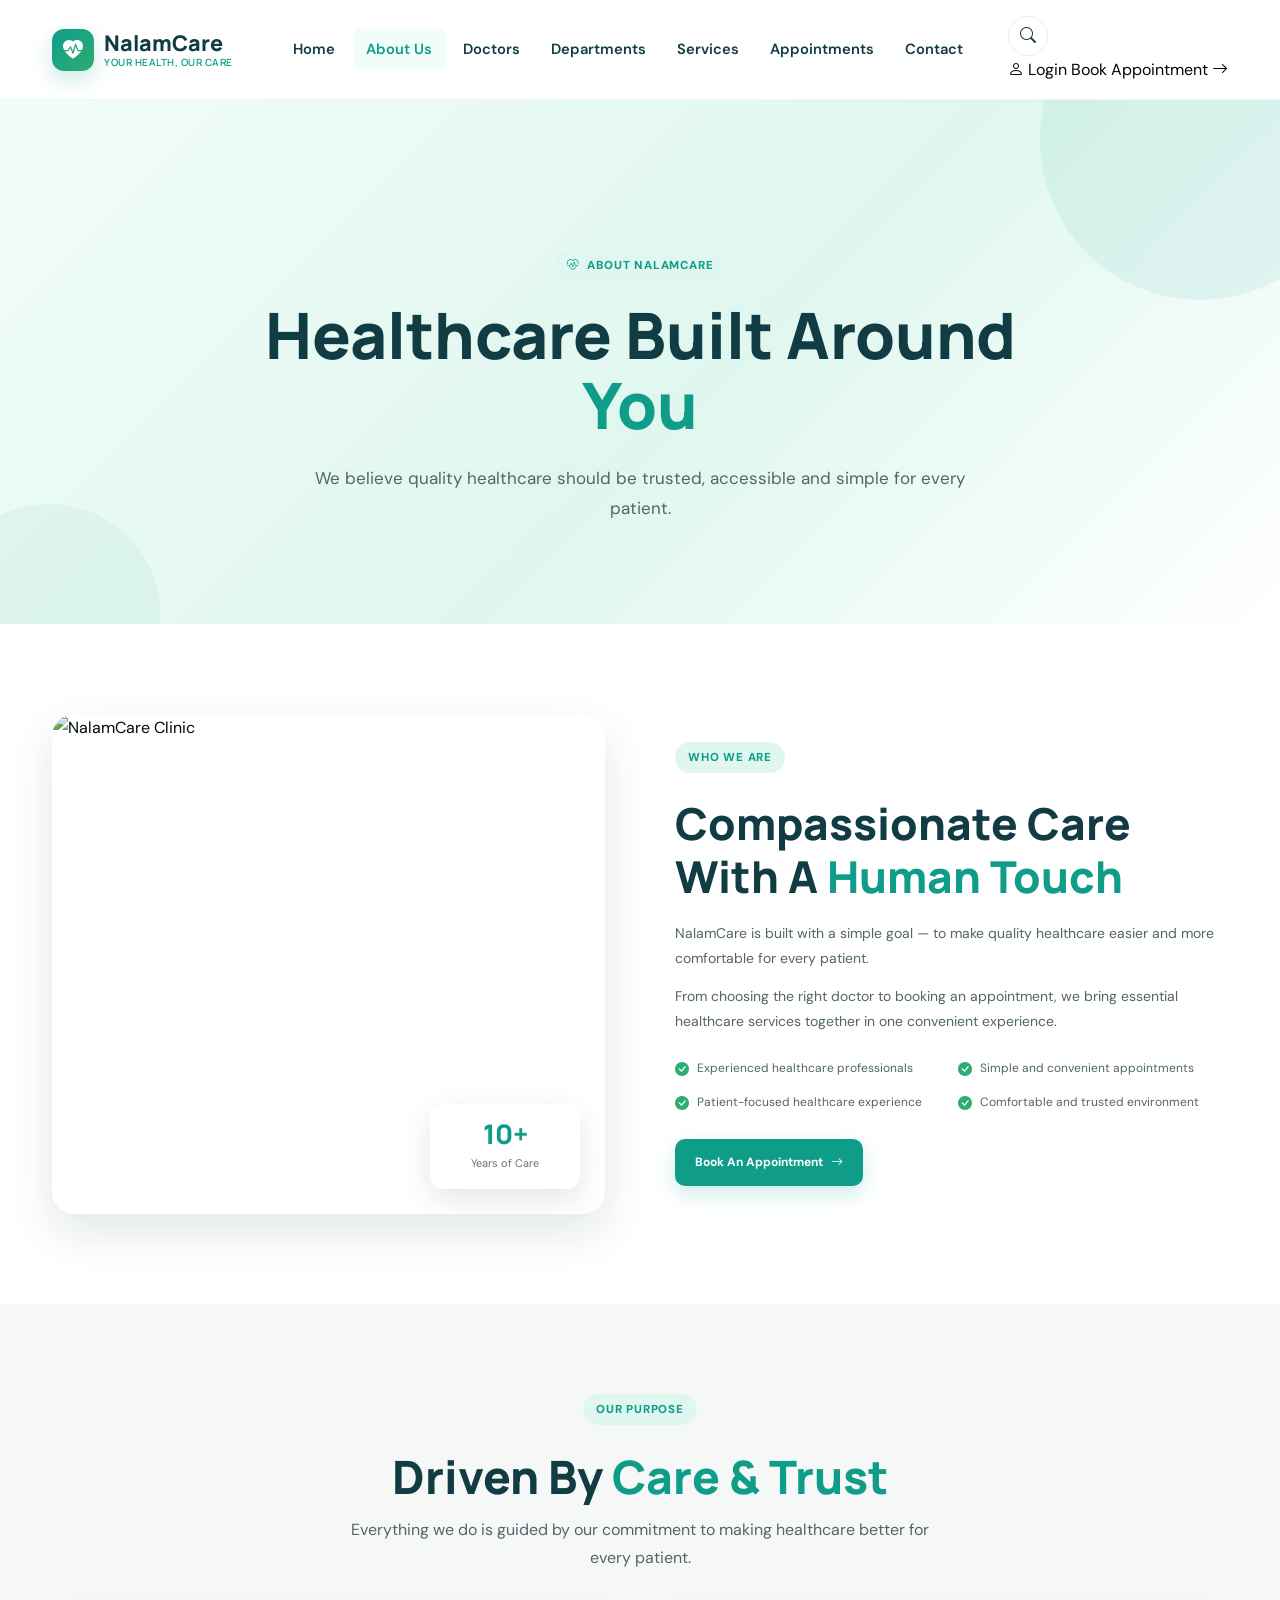
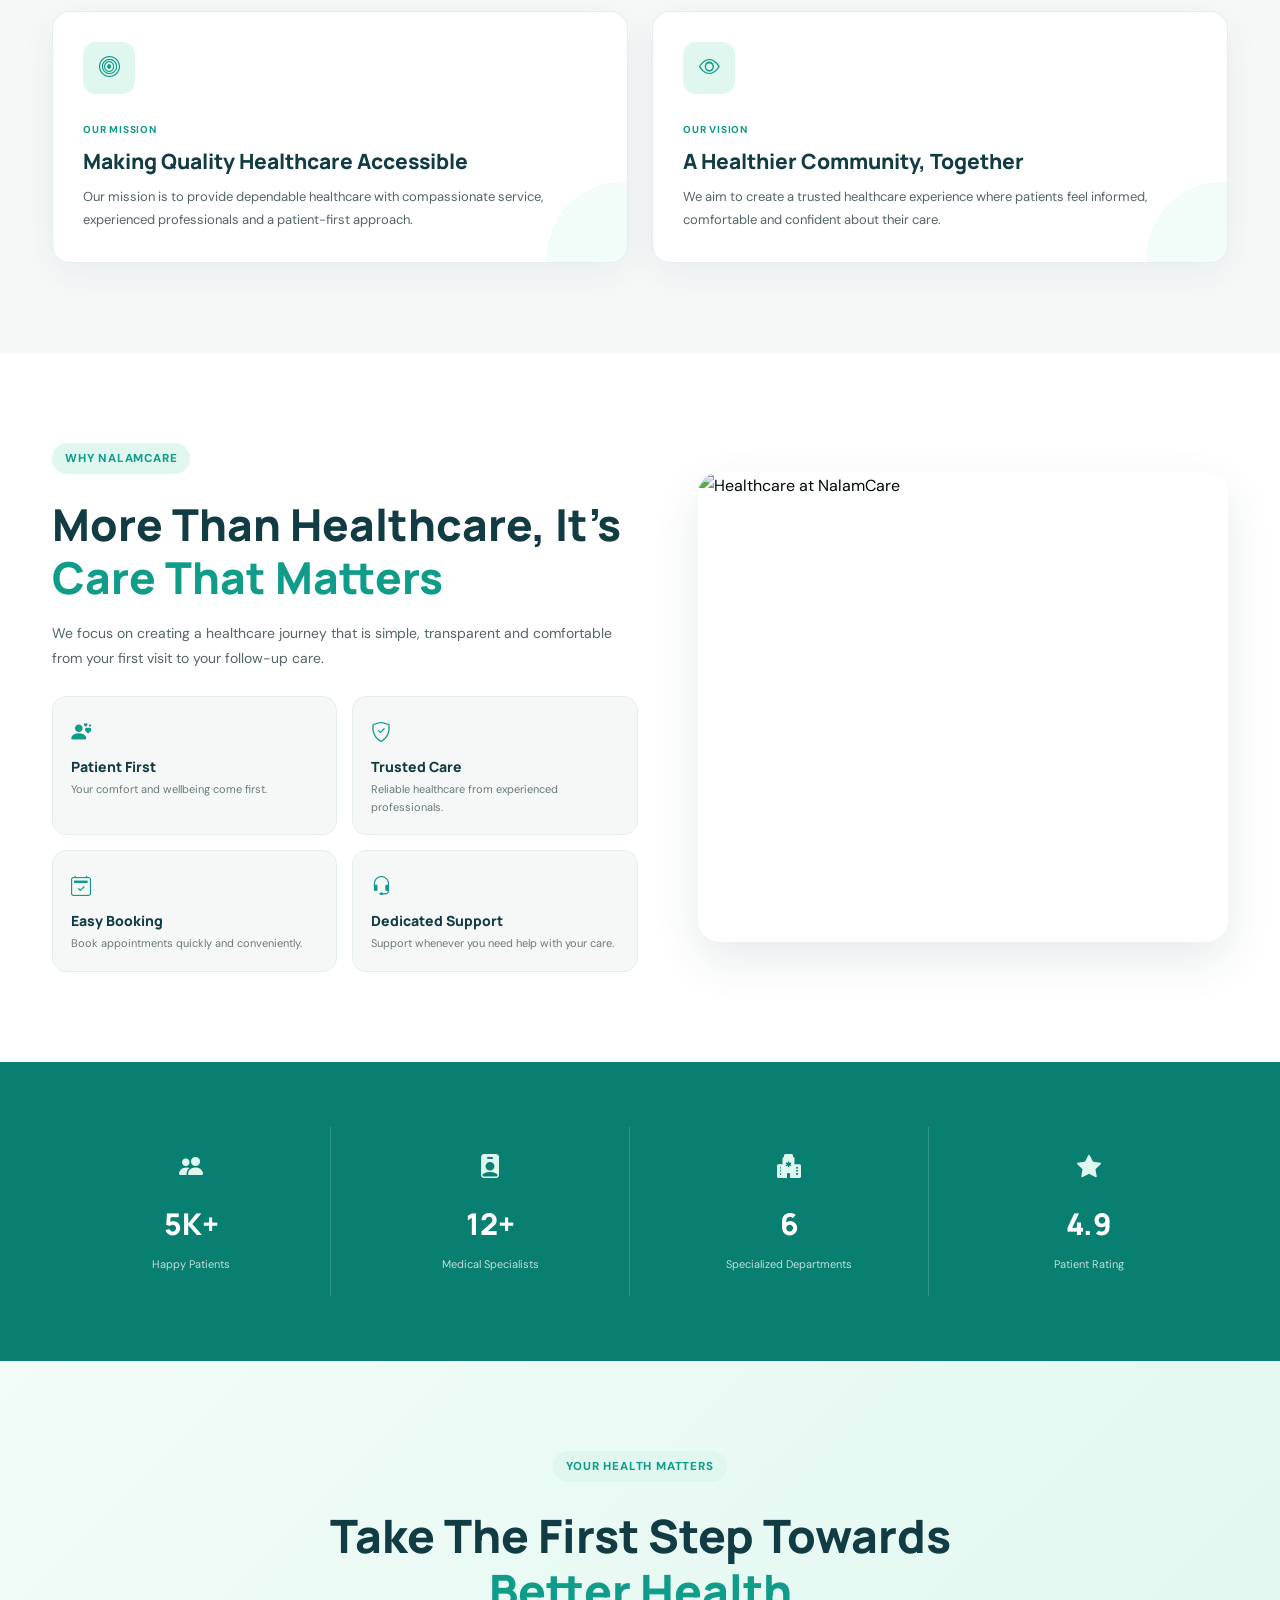
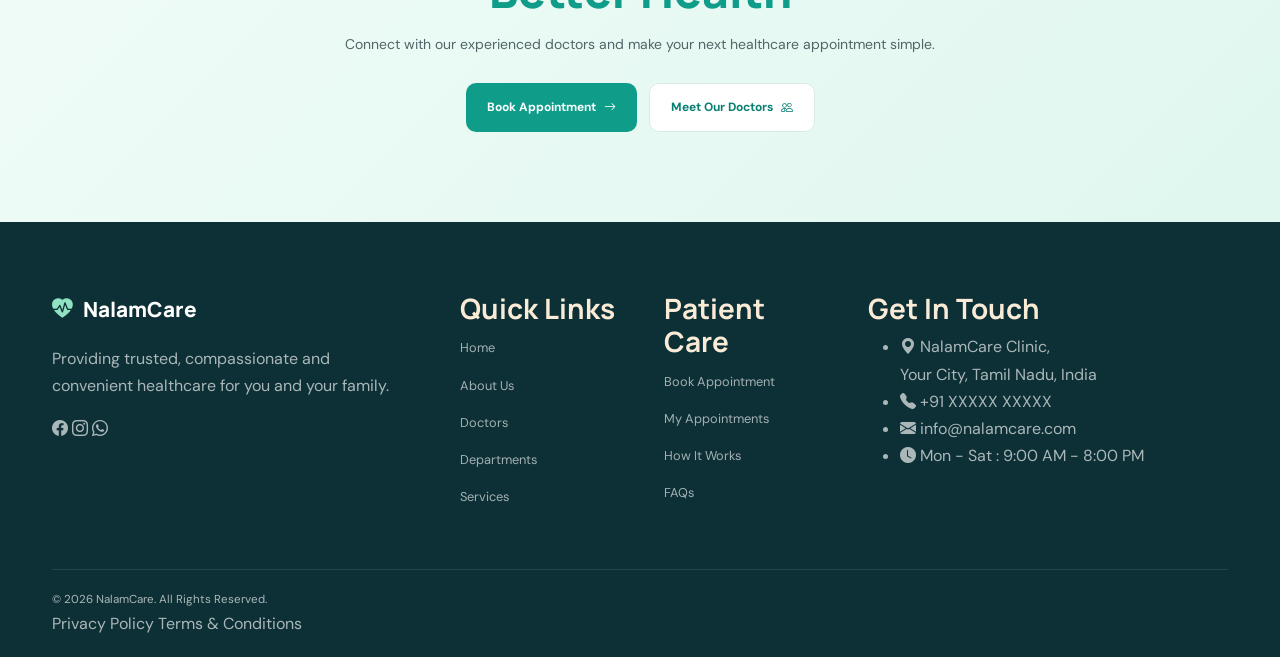
==== about.html @ f64521de "Add files via upload" ====
<!DOCTYPE html>
<html lang="en">

<head>

    <meta charset="UTF-8">

    <meta name="viewport"
          content="width=device-width, initial-scale=1.0">

    <title>Our Doctors | NalamCare</title>
    <link
        href="https://cdn.jsdelivr.net/npm/bootstrap@5.3.3/dist/css/bootstrap.min.css"
        rel="stylesheet">
    <link
        rel="stylesheet"
        href="https://cdn.jsdelivr.net/npm/bootstrap-icons@1.11.3/font/bootstrap-icons.min.css">
    <link
        href="https://fonts.googleapis.com/css2?family=DM+Sans:wght@400;500;600;700&family=Manrope:wght@500;600;700;800&display=swap"
        rel="stylesheet">
    <link rel="stylesheet" href="style.css">
    <link rel="stylesheet" href="responsive.css">
    <link rel="stylesheet" href="animation.css">
</head>
<body>
    <!-- =========================================
         NAVBAR
    ========================================== -->
    <header class="main-header">
        <nav class="navbar navbar-expand-lg">
            <div class="container">
                <!-- Logo -->
                <a class="navbar-brand" href="index.html">
                    <div class="brand-logo">
                        <i class="bi bi-heart-pulse-fill"></i>
                    </div>
                    <div class="brand-text">
                        <strong>Nalam<span>Care</span></strong>
                        <small>YOUR HEALTH, OUR CARE</small>
                    </div>
                </a>
                <!-- Mobile Toggle -->
                <button
                    class="navbar-toggler"
                    type="button"
                    data-bs-toggle="collapse"
                    data-bs-target="#mainNavbar"
                    aria-controls="mainNavbar"
                    aria-expanded="false"
                    aria-label="Toggle navigation">
                    <i class="bi bi-list"></i>
                </button>
                <!-- Navigation -->
                <div
                    class="collapse navbar-collapse"
                    id="mainNavbar">
                    <ul class="navbar-nav mx-auto">
                        <li class="nav-item">
                            <a class="nav-link"
                               href="index.html">
                                Home
                            </a>
                        </li>
                        <li class="nav-item">
                            <a class="nav-link active"
                               href="about.html">
                                About Us
                            </a>
                        </li>
                        <li class="nav-item">
                            <a class="nav-link "
                               href="doctors.html">
                                Doctors
                            </a>
                        </li>
                        <li class="nav-item">
                            <a class="nav-link "
                               href="departments.html">
                                Departments
                            </a>
                        </li>
                        <li class="nav-item">
                            <a class="nav-link"
                               href="services.html">
                                Services
                            </a>
                        </li>
                        <li class="nav-item">
                            <a class="nav-link"
                               href="booking.html">
                                Appointments
                            </a>
                        </li>
                        <li class="nav-item">
                            <a class="nav-link"
                               href="contact.html">
                                Contact
                            </a>
                        </li>
                    </ul>
                    <!-- Navbar Actions -->
                    <div class="nav-actions">
                        <button class="nav-search"
                                type="button"
                                aria-label="Search">
                            <i class="bi bi-search"></i>
                        </button>
                        <a href="login.html"
                           class="nav-login">
                            <i class="bi bi-person"></i>
                            Login
                        </a>
                        <a href="booking.html"
                           class="nav-book-btn">
                            Book Appointment
                            <i class="bi bi-arrow-right"></i>
                        </a>
                    </div>
                </div>
            </div>
        </nav>
    </header>
    <!-- Hero -->
<section class="about-hero">
    <div class="container">
        <div class="about-hero-content">
            <span class="section-tag"><i class="bi bi-heart-pulse"></i> ABOUT NALAMCARE</span>
            <h1>Healthcare Built Around <span>You</span></h1>
            <p>We believe quality healthcare should be trusted, accessible and simple for every patient.</p>
        </div>
    </div>
</section>

<!-- About -->
<section class="about-main section-padding">
    <div class="container">
        <div class="about-main-wrapper">
            <div class="about-main-image">
                <img src="assets/images/clinic1.jpg" alt="NalamCare Clinic">
                <div class="about-experience">
                    <strong>10+</strong>
                    <span>Years of Care</span>
                </div>
            </div>
            <div class="about-main-content">
                <span class="section-tag">WHO WE ARE</span>
                <h2>Compassionate Care With A <span>Human Touch</span></h2>
                <p>NalamCare is built with a simple goal — to make quality healthcare easier and more comfortable for every patient.</p>
                <p>From choosing the right doctor to booking an appointment, we bring essential healthcare services together in one convenient experience.</p>
                <div class="about-check-list">
                    <div><i class="bi bi-check-circle-fill"></i><span>Experienced healthcare professionals</span></div>
                    <div><i class="bi bi-check-circle-fill"></i><span>Simple and convenient appointments</span></div>
                    <div><i class="bi bi-check-circle-fill"></i><span>Patient-focused healthcare experience</span></div>
                    <div><i class="bi bi-check-circle-fill"></i><span>Comfortable and trusted environment</span></div>
                </div>
                <a href="booking.html" class="about-primary-btn">Book An Appointment <i class="bi bi-arrow-right"></i></a>
            </div>
        </div>
    </div>
</section>

<!-- Mission Vision -->
<section class="mission-vision section-padding">
    <div class="container">
        <div class="section-heading text-center">
            <span class="section-tag">OUR PURPOSE</span>
            <h2>Driven By <span>Care & Trust</span></h2>
            <p>Everything we do is guided by our commitment to making healthcare better for every patient.</p>
        </div>
        <div class="row g-4 mt-3">
            <div class="col-lg-6">
                <div class="mission-card">
                    <div class="purpose-icon"><i class="bi bi-bullseye"></i></div>
                    <span>OUR MISSION</span>
                    <h3>Making Quality Healthcare Accessible</h3>
                    <p>Our mission is to provide dependable healthcare with compassionate service, experienced professionals and a patient-first approach.</p>
                </div>
            </div>
            <div class="col-lg-6">
                <div class="mission-card vision-card">
                    <div class="purpose-icon"><i class="bi bi-eye"></i></div>
                    <span>OUR VISION</span>
                    <h3>A Healthier Community, Together</h3>
                    <p>We aim to create a trusted healthcare experience where patients feel informed, comfortable and confident about their care.</p>
                </div>
            </div>
        </div>
    </div>
</section>

<!-- Why Us -->
<section class="about-why section-padding">
    <div class="container">
        <div class="about-why-wrapper">
            <div class="about-why-content">
                <span class="section-tag">WHY NALAMCARE</span>
                <h2>More Than Healthcare, It's <span>Care That Matters</span></h2>
                <p>We focus on creating a healthcare journey that is simple, transparent and comfortable from your first visit to your follow-up care.</p>
                <div class="why-about-grid">
                    <div class="why-about-item">
                        <i class="bi bi-person-hearts"></i>
                        <h4>Patient First</h4>
                        <p>Your comfort and wellbeing come first.</p>
                    </div>
                    <div class="why-about-item">
                        <i class="bi bi-shield-check"></i>
                        <h4>Trusted Care</h4>
                        <p>Reliable healthcare from experienced professionals.</p>
                    </div>
                    <div class="why-about-item">
                        <i class="bi bi-calendar2-check"></i>
                        <h4>Easy Booking</h4>
                        <p>Book appointments quickly and conveniently.</p>
                    </div>
                    <div class="why-about-item">
                        <i class="bi bi-headset"></i>
                        <h4>Dedicated Support</h4>
                        <p>Support whenever you need help with your care.</p>
                    </div>
                </div>
            </div>
            <div class="about-why-image">
                <img src="assets/images/clinic2.jpg" alt="Healthcare at NalamCare">
            </div>
        </div>
    </div>
</section>

<!-- Stats -->
<section class="about-stats-section">
    <div class="container">
        <div class="about-stats-grid">
            <div class="about-stat">
                <i class="bi bi-people-fill"></i>
                <strong>5K+</strong>
                <span>Happy Patients</span>
            </div>
            <div class="about-stat">
                <i class="bi bi-person-badge-fill"></i>
                <strong>12+</strong>
                <span>Medical Specialists</span>
            </div>
            <div class="about-stat">
                <i class="bi bi-hospital-fill"></i>
                <strong>6</strong>
                <span>Specialized Departments</span>
            </div>
            <div class="about-stat">
                <i class="bi bi-star-fill"></i>
                <strong>4.9</strong>
                <span>Patient Rating</span>
            </div>
        </div>
    </div>
</section>

<!-- CTA -->
<section class="about-cta">
    <div class="container">
        <div class="about-cta-content">
            <span class="section-tag">YOUR HEALTH MATTERS</span>
            <h2>Take The First Step Towards <span>Better Health</span></h2>
            <p>Connect with our experienced doctors and make your next healthcare appointment simple.</p>
            <div class="about-cta-buttons">
                <a href="booking.html" class="cta-primary-btn">Book Appointment <i class="bi bi-arrow-right"></i></a>
                <a href="doctors.html" class="cta-secondary-btn">Meet Our Doctors <i class="bi bi-people"></i></a>
            </div>
        </div>
    </div>
</section>


<!-- Footer -->
    <footer class="footer" id="contact">
        <div class="container">
            <div class="row g-5">
                <div class="col-lg-4">
                    <a href="index.html" class="footer-brand">
                        <span class="logo-icon">
                            <i class="bi bi-heart-pulse-fill"></i>
                        </span>
                        <span>NalamCare</span>
                    </a>
                    <p>
                        Providing trusted, compassionate and convenient healthcare
                        for you and your family.
                    </p>
                    <div class="social-links">
                        <a href="#" aria-label="Facebook">
                            <i class="bi bi-facebook"></i>
                        </a>
                        <a href="#" aria-label="Instagram">
                            <i class="bi bi-instagram"></i>
                        </a>
                        <a href="#" aria-label="WhatsApp">
                            <i class="bi bi-whatsapp"></i>
                        </a>
                    </div>
                </div>
                <div class="col-6 col-lg-2">
                    <h3 style="color: antiquewhite;">Quick Links</h3>
                    <ul class="footer-links">
                        <li><a href="index.html">Home</a></li>
                        <li><a href="about.html">About Us</a></li>
                        <li><a href="doctors.html">Doctors</a></li>
                        <li><a href="departments.html">Departments</a></li>
                        <li><a href="services.html">Services</a></li>
                    </ul>
                </div>
                <div class="col-6 col-lg-2">
                    <h3 style="color: antiquewhite;">Patient Care</h3>
                    <ul class="footer-links">
                        <li><a href="booking.html">Book Appointment</a></li>
                        <li><a href="login.html">My Appointments</a></li>
                        <li><a href="#how-it-works">How It Works</a></li>
                        <li><a href="#">FAQs</a></li>
                    </ul>
                </div>
                <div class="col-lg-4">
                    <h3 style="color: antiquewhite;">Get In Touch</h3>
                    <ul class="contact-list">
                        <li>
                            <i class="bi bi-geo-alt-fill"></i>
                            <span>
                                NalamCare Clinic,<br>
                                Your City, Tamil Nadu, India
                            </span>
                        </li>
                        <li>
                            <i class="bi bi-telephone-fill"></i>
                            <span>+91 XXXXX XXXXX</span>
                        </li>
                        <li>
                            <i class="bi bi-envelope-fill"></i>
                            <span>info@nalamcare.com</span>
                        </li>
                        <li>
                            <i class="bi bi-clock-fill"></i>
                            <span>Mon - Sat : 9:00 AM - 8:00 PM</span>
                        </li>
                    </ul>
                </div>
            </div>
            <div class="footer-bottom">
                <p>
                    © 2026 NalamCare. All Rights Reserved.
                </p>
                <div>
                    <a href="#">Privacy Policy</a>
                    <a href="#">Terms & Conditions</a>
                </div>
            </div>
        </div>
    </footer>
<script src="https://cdn.jsdelivr.net/npm/bootstrap@5.3.3/dist/js/bootstrap.bundle.min.js"></script>
<script src="js/main.js"></script>
</body>
</html>
---- style.css ----
:root {
    --primary: #0F9D8A;
    --primary-dark: #087F71;
    --green: #2EAD72;
    --mint: #DFF7EF;
    --light-mint: #F2FCF8;
    --deep-teal: #123C43;
    --text: #01090a;
    --white: #FFFFFF;
    --soft-gray: #F6F8F8;
    --border: #E4EEEE;
    --shadow: 0 10px 35px rgba(18, 60, 67, 0.08);
    --radius: 16px;
}
* {
    margin: 0;
    padding: 0;
    box-sizing: border-box;
}
html {
    scroll-behavior: smooth;
}
body {
    font-family: "DM Sans", sans-serif;
    color: var(--text);
    background: var(--white);
    line-height: 1.7;
    overflow-x: hidden;
}
h1,h2,h3,h4,h5,h6 {
    font-family: "Manrope", sans-serif;
    color: var(--deep-teal);
    font-weight: 700;
}
a {
    text-decoration: none;
    color: inherit;
}
img {
    max-width: 100%;
    display: block;
}
button,input,select {
    font-family: inherit;
}
.container {
    max-width: 1200px;
}
/*NAVBAR */
.navbar {
    background: rgba(255, 255, 255, 0.96);
    padding: 16px 0;
    position: relative;
    z-index: 1000;
    border-bottom: 1px solid rgba(15, 157, 138, 0.08);
}
.navbar-brand {
    display: flex;
    align-items: center;
    gap: 10px;
    color: var(--deep-teal) !important;
    font-family: "Manrope", sans-serif;
    font-weight: 800;
    font-size: 1.35rem;
    line-height: 1.1;
}
.navbar-brand i {
    width: 42px;
    height: 42px;
    display: flex;
    align-items: center;
    justify-content: center;
    background: linear-gradient(135deg, var(--primary), var(--green));
    color: var(--white);
    border-radius: 12px;
    font-size: 1.25rem;
    box-shadow: 0 8px 20px rgba(15, 157, 138, 0.22);
}
.brand-text {
    display: flex;
    flex-direction: column;
}
.brand-text small {
    font-size: 0.62rem;
    color: var(--primary);
    font-weight: 600;
    letter-spacing: 0.5px;
    margin-top: 2px;
}
.navbar-nav {
    gap: 5px;
}
.navbar-nav .nav-link {
    color: var(--deep-teal);
    font-size: 0.92rem;
    font-weight: 600;
    padding: 9px 13px !important;
    border-radius: 8px;
    transition: 0.3s ease;
}
.navbar-nav .nav-link:hover,
.navbar-nav .nav-link.active {
    color: var(--primary);
    background: var(--light-mint);
}
.navbar-actions {
    display: flex;
    align-items: center;
    gap: 12px;
    margin-left: 20px;
}
.nav-search {
    width: 40px;
    height: 40px;
    border: 1px solid var(--border);
    background: var(--white);
    color: var(--deep-teal);
    border-radius: 50%;
    display: flex;
    align-items: center;
    justify-content: center;
    transition: 0.3s ease;
}
.nav-search:hover {
    background: var(--mint);
    color: var(--primary);
    border-color: var(--primary);
}
.login-link {
    color: var(--deep-teal);
    font-weight: 600;
    font-size: 0.9rem;
    transition: 0.3s ease;
}
.login-link:hover {
    color: var(--primary);
}
.btn-book {
    background: linear-gradient(135deg, var(--primary), var(--green));
    color: var(--white) !important;
    border: none;
    padding: 11px 20px;
    border-radius: 10px;
    font-size: 0.88rem;
    font-weight: 700;
    box-shadow: 0 8px 20px rgba(15, 157, 138, 0.2);
    transition: 0.3s ease;
}
.btn-book:hover {
    transform: translateY(-2px);
    box-shadow: 0 12px 25px rgba(15, 157, 138, 0.3);
}
.navbar-toggler {
    border: none;
    padding: 7px;
    color: var(--deep-teal);
    font-size: 1.4rem;
}
.navbar-toggler:focus {
    box-shadow: none;
}
/*COMMON BUTTONS */
.btn-primary-custom {
    background: linear-gradient(135deg, var(--primary), var(--green));
    color: var(--white);
    border: none;
    padding: 13px 25px;
    border-radius: 10px;
    font-weight: 700;
    transition: 0.3s ease;
}
.btn-primary-custom:hover {
    color: var(--white);
    transform: translateY(-2px);
    box-shadow: 0 10px 25px rgba(15, 157, 138, 0.25);
}
.btn-outline-custom {
    background: transparent;
    color: var(--primary);
    border: 1.5px solid var(--primary);
    padding: 12px 24px;
    border-radius: 10px;
    font-weight: 700;
    transition: 0.3s ease;
}
.btn-outline-custom:hover {
    background: var(--primary);
    color: var(--white);
}
/* HERO SLIDER */
.hero-section {
    position:relative;
    min-height:680px;
    overflow:hidden;
    background:var(--deep-teal);
}
.hero-slider {
    position:relative;
    min-height:680px;
}
.hero-slide {
    position:absolute;
    inset:0;
    min-height:680px;
    display:flex;
    align-items:center;
    opacity:0;
    visibility:hidden;
    transition:opacity .8s ease,visibility .8s ease;
}
.hero-slide.active {
    opacity:1;
    visibility:visible;
}
.hero-slide-bg {
    position:absolute;
    inset:0;
    width:100%;
    height:100%;
    object-fit:cover;
    object-position:center;
    z-index:0;
}
.hero-slide::after {
    content:"";
    position:absolute;
    inset:0;
    background:linear-gradient(90deg,rgba(18,60,67,.94) 0%,rgba(18,60,67,.78) 42%,rgba(15,157,138,.28) 100%);
    z-index:1;
}
.hero-content {
    position:relative;
    z-index:2;
    width:100%;
    max-width:680px;
    padding:80px 0;
    color:var(--white);
}
.hero-tag {
    display:inline-flex;
    align-items:center;
    gap:8px;
    padding:8px 15px;
    margin-bottom:22px;
    border:1px solid rgba(255,255,255,.25);
    border-radius:30px;
    background:rgba(255,255,255,.1);
    backdrop-filter:blur(10px);
    color:var(--mint);
    font-size:.78rem;
    font-weight:700;
    letter-spacing:1px;
}
.hero-tag i {
    color:#8FE3C3;
}
.hero-content h1 {
    margin-bottom:22px;
    color:var(--white);
    font-size:clamp(2.7rem,5vw,4.5rem);
    line-height:1.1;
    letter-spacing:-1.5px;
}
.hero-content h1 span {
    color:#8FE3C3;
}
.hero-content p {
    max-width:590px;
    margin-bottom:30px;
    color:rgba(255,255,255,.82);
    font-size:1.05rem;
    line-height:1.8;
}
.hero-buttons {
    display:flex;
    align-items:center;
    gap:14px;
    flex-wrap:wrap;
}
.hero-btn {
    display:inline-flex;
    align-items:center;
    gap:9px;
    padding:14px 24px;
    border-radius:10px;
    font-weight:700;
    transition:.3s ease;
}
.hero-btn-primary {
    background:var(--white);
    color:var(--primary);
}
.hero-btn-primary:hover {
    background:var(--mint);
    color:var(--dark);
    transform:translateY(-3px);
}
.hero-btn-outline {
    color:var(--white);
    border:1px solid rgba(255,255,255,.5);
    background:rgba(255,255,255,.08);
}
.hero-btn-outline:hover {
    background:var(--white);
    color:var(--deep-teal);
    transform:translateY(-3px);
}

/* Hero Navigation */
.hero-arrow {
    position:absolute;
    top:50%;
    z-index:5;
    width:48px;
    height:48px;
    display:flex;
    align-items:center;
    justify-content:center;
    transform:translateY(-50%);
    border:1px solid rgba(255,255,255,.3);
    border-radius:50%;
    background:rgba(255,255,255,.1);
    backdrop-filter:blur(8px);
    color:var(--white);
    cursor:pointer;
    transition:.3s ease;
}
.hero-arrow:hover {
    background:var(--white);
    color:var(--primary);
    transform:translateY(-50%) scale(1.05);
}
.hero-prev {
    left:25px;
}
.hero-next {
    right:25px;
}

/* Hero Dots */
.hero-dots {
    position:absolute;
    left:50%;
    bottom:30px;
    z-index:5;
    display:flex;
    align-items:center;
    gap:9px;
    transform:translateX(-50%);
}
.hero-dot {
    width:9px;
    height:9px;
    padding:0;
    border:0;
    border-radius:50%;
    background:rgba(255,255,255,.45);
    cursor:pointer;
    transition:.3s ease;
}
.hero-dot.active {
    width:28px;
    border-radius:20px;
    background:var(--white);
}

/* Hero Text Animation */
.hero-slide.active .hero-tag {
    animation:heroFadeUp .7s ease both;
}
.hero-slide.active h1 {
    animation:heroFadeUp .8s .1s ease both;
}
.hero-slide.active p {
    animation:heroFadeUp .8s .2s ease both;
}
.hero-slide.active .hero-buttons {
    animation:heroFadeUp .8s .3s ease both;
}
@keyframes heroFadeUp {
    from {
        opacity:0;
        transform:translateY(25px);
    }
    to {
        opacity:1;
        transform:translateY(0);
    }
}

/* QUICK APPOINTMENT */
.quick-appointment {
    position:relative;
    z-index:10;
    margin-top:-45px;
    padding-bottom:70px;
}
.appointment-card {
    padding:28px;
    background:var(--white);
    border:1px solid var(--border);
    border-radius:20px;
    box-shadow:0 18px 50px rgba(18,60,67,.12);
}
.appointment-header {
    display:flex;
    align-items:center;
    justify-content:space-between;
    gap:20px;
    margin-bottom:24px;
}
.appointment-title {
    display:flex;
    align-items:center;
    gap:14px;
}
.appointment-icon {
    width:48px;
    height:48px;
    flex-shrink:0;
    display:flex;
    align-items:center;
    justify-content:center;
    border-radius:12px;
    background:var(--mint);
    color:var(--primary);
    font-size:1.25rem;
}
.appointment-title h3 {
    margin:0;
    color:var(--deep-teal);
    font-size:1.2rem;
}
.appointment-title p {
    margin:3px 0 0;
    color:var(--text);
    font-size:.82rem;
}
.appointment-badge {
    padding:7px 13px;
    border-radius:30px;
    background:var(--light-mint);
    color:var(--green);
    font-size:.75rem;
    font-weight:700;
}
.appointment-form {
    display:grid;
    grid-template-columns:1.1fr 1.1fr 1fr 1fr auto;
    gap:14px;
    align-items:end;
}
.form-group label {
    display:block;
    margin-bottom:7px;
    color:var(--deep-teal);
    font-size:.78rem;
    font-weight:700;
}
.form-control-custom {
    width:100%;
    height:48px;
    padding:0 14px;
    border:1px solid var(--border);
    border-radius:9px;
    background:var(--soft-gray);
    color:var(--deep-teal);
    font-size:.85rem;
    outline:none;
    transition:.3s ease;
}
.form-control-custom:focus {
    border-color:var(--primary);
    background:var(--white);
    box-shadow:0 0 0 3px rgba(15,157,138,.08);
}
.form-control-custom::placeholder {
    color:#91a1a3;
}
.btn-find-slots {
    height:48px;
    padding:0 22px;
    border:0;
    border-radius:9px;
    background:linear-gradient(135deg,var(--primary),var(--green));
    color:var(--white);
    font-size:.84rem;
    font-weight:700;
    white-space:nowrap;
    cursor:pointer;
    transition:.3s ease;
}
.btn-find-slots:hover {
    transform:translateY(-2px);
    box-shadow:0 9px 22px rgba(15,157,138,.25);
}
.btn-find-slots i {
    margin-right:5px;
}

/* SECTION COMMON */
.section-padding {
    padding:90px 0;
}
.section-header {
    max-width:650px;
    margin:0 auto 50px;
    text-align:center;
}
.section-tag {
    display:inline-block;
    margin-bottom:12px;
    padding:6px 13px;
    border-radius:30px;
    background:var(--mint);
    color:var(--primary);
    font-size:.72rem;
    font-weight:800;
    letter-spacing:.8px;
    text-transform:uppercase;
}
.section-header h2 {
    margin-bottom:14px;
    font-size:clamp(2rem,4vw,2.8rem);
    line-height:1.2;
}
.section-header h2 span {
    color:var(--primary);
}
.section-header p {
    margin:0;
    color:var(--text);
    font-size:.95rem;
}

/* ABOUT NALAMCARE */
.about-section {
    padding:90px 0;
    background:var(--white);
}
.about-image-wrapper {
    position:relative;
    height:100%;
    padding-right:35px;
}
.about-image {
    display:block;
    width:100%;
    height:460px;
    object-fit:cover;
    object-position:center;
    border-radius:24px;
}
.about-experience {
    position:absolute;
    right:5px;
    bottom:25px;
    width:150px;
    padding:19px;
    border-radius:18px;
    background:linear-gradient(135deg,var(--primary),var(--green));
    color:var(--white);
    text-align:center;
    box-shadow:0 15px 35px rgba(15,157,138,.25);
}
.about-experience strong {
    display:block;
    color:var(--white);
    font-family:"Manrope",sans-serif;
    font-size:2rem;
    line-height:1;
}
.about-experience span {
    display:block;
    margin-top:7px;
    color:var(--white);
    font-size:.75rem;
    opacity:.9;
}
.about-content {
    height:100%;
    padding-left:25px;
    display:flex;
    flex-direction:column;
    justify-content:center;
}
.about-content .section-tag {
    margin-bottom:15px;
}
.about-content h2 {
    margin-bottom:20px;
    font-size:clamp(2rem,4vw,2.8rem);
    line-height:1.2;
}
.about-content h2 span {
    color:var(--primary);
}
.about-content > p {
    margin-bottom:15px;
    color:var(--text);
    font-size:.94rem;
    line-height:1.7;
}
.about-list {
    list-style:none;
    padding:0;
    margin:25px 0;
}
.about-list li {
    display:flex;
    align-items:center;
    gap:10px;
    margin-bottom:12px;
    color:var(--deep-teal);
    font-size:.88rem;
    font-weight:600;
}
.about-list i {
    width:23px;
    height:23px;
    flex-shrink:0;
    display:flex;
    align-items:center;
    justify-content:center;
    border-radius:50%;
    background:var(--mint);
    color:var(--primary);
    font-size:.7rem;
}
.about-btn {
    display:inline-flex;
    align-items:center;
    gap:8px;
}

/* ABOUT STATS */
.about-stats {
    margin-top:55px;
}
.stat-card {
    height:100%;
    padding:25px 18px;
    border:1px solid var(--border);
    border-radius:16px;
    background:var(--white);
    text-align:center;
    transition:.3s ease;
}
.stat-card:hover {
    transform:translateY(-6px);
    border-color:rgba(15,157,138,.25);
    box-shadow:var(--shadow);
}
.stat-icon {
    width:45px;
    height:45px;
    margin:0 auto 12px;
    display:flex;
    align-items:center;
    justify-content:center;
    border-radius:12px;
    background:var(--mint);
    color:var(--primary);
    font-size:1.1rem;
}
.stat-card h3 {
    margin-bottom:3px;
    color:var(--primary);
    font-size:1.65rem;
}
.stat-card p {
    margin:0;
    color:var(--text);
    font-size:.78rem;
}

/* TOP SECTION SPACING */
.about-section .row {
    align-items:center;
}
.about-section .section-header {
    margin-bottom:45px;
}

/* RESPONSIVE TOP SECTIONS */
@media (max-width:991px) {
    .hero-section,
    .hero-slider,
    .hero-slide {
        min-height:620px;
    }
    .hero-content {
        max-width:600px;
        padding:70px 0;
    }
    .appointment-form {
        grid-template-columns:repeat(2,1fr);
    }
    .btn-find-slots {
        width:100%;
    }
    .about-image {
        height:420px;
    }
    .about-content {
        padding-left:10px;
    }
}
@media (max-width:767px) {
    .hero-section,
    .hero-slider,
    .hero-slide {
        min-height:600px;
    }
    .hero-slide-bg {
        object-position:center;
    }
    .hero-content {
        max-width:100%;
        padding:70px 0 90px;
    }
    .hero-content h1 {
        font-size:2.65rem;
    }
    .hero-content p {
        max-width:520px;
        font-size:.95rem;
    }
    .hero-prev {
        left:12px;
    }
    .hero-next {
        right:12px;
    }
    .hero-arrow {
        width:40px;
        height:40px;
    }
    .quick-appointment {
        margin-top:-30px;
        padding-bottom:55px;
    }
    .appointment-card {
        padding:20px;
        border-radius:16px;
    }
    .appointment-header {
        align-items:flex-start;
        flex-direction:column;
        gap:12px;
    }
    .appointment-form {
        grid-template-columns:1fr;
        gap:12px;
    }
    .about-section {
        padding:70px 0;
    }
    .about-image-wrapper {
        padding-right:18px;
        margin-bottom:40px;
    }
    .about-image {
        height:380px;
        border-radius:20px;
    }
    .about-experience {
        right:0;
        bottom:20px;
        width:135px;
        padding:16px;
    }
    .about-content {
        height:auto;
        padding-left:0;
    }
    .about-stats {
        margin-top:40px;
    }
}
@media (max-width:480px) {
    .hero-section,
    .hero-slider,
    .hero-slide {
        min-height:560px;
    }
    .hero-content {
        padding:60px 0 80px;
    }
    .hero-content h1 {
        font-size:2.25rem;
        letter-spacing:-.8px;
    }
    .hero-content p {
        font-size:.88rem;
        line-height:1.7;
    }
    .hero-buttons {
        gap:9px;
    }
    .hero-btn {
        padding:12px 17px;
        font-size:.8rem;
    }
    .hero-dots {
        bottom:20px;
    }
    .quick-appointment {
        margin-top:-20px;
    }
    .appointment-card {
        padding:17px;
    }
    .appointment-title {
        gap:10px;
    }
    .appointment-icon {
        width:42px;
        height:42px;
        font-size:1rem;
    }
    .appointment-title h3 {
        font-size:1rem;
    }
    .appointment-title p {
        font-size:.72rem;
    }
    .appointment-badge {
        font-size:.68rem;
    }
    .about-section {
        padding:60px 0;
    }
    .about-image-wrapper {
        padding-right:12px;
    }
    .about-image {
        height:320px;
        border-radius:18px;
    }
    .about-experience {
        width:120px;
        padding:14px 10px;
    }
    .about-experience strong {
        font-size:1.6rem;
    }
    .about-experience span {
        font-size:.65rem;
    }
    .about-content h2 {
        font-size:2rem;
    }
}
/* =========================================
   DEPARTMENTS
========================================= */

.departments-section {
    padding: 90px 0;
    background: var(--light-mint);
}

.department-card {
    height: 100%;
    padding: 30px 25px;
    background: var(--white);
    border: 1px solid rgba(15, 157, 138, 0.08);
    border-radius: var(--radius);
    position: relative;
    overflow: hidden;
    transition: transform 0.35s ease, box-shadow 0.35s ease,
        border-color 0.35s ease;
}

.department-card::before {
    content: "";
    position: absolute;
    width: 90px;
    height: 90px;
    right: -35px;
    top: -35px;
    border-radius: 50%;
    background: var(--mint);
    transition: 0.35s ease;
}

.department-card:hover {
    transform: translateY(-8px);
    border-color: rgba(15, 157, 138, 0.2);
    box-shadow: 0 18px 40px rgba(18, 60, 67, 0.1);
}

.department-card:hover::before {
    transform: scale(1.5);
}

.department-icon {
    position: relative;
    z-index: 1;
    width: 58px;
    height: 58px;
    margin-bottom: 22px;
    display: flex;
    align-items: center;
    justify-content: center;
    border-radius: 15px;
    background: linear-gradient(135deg, var(--mint), #E8FAF2);
    color: var(--primary);
    font-size: 1.45rem;
    transition: 0.35s ease;
}

.department-card:hover .department-icon {
    background: linear-gradient(135deg, var(--primary), var(--green));
    color: var(--white);
    transform: rotate(-5deg);
}

.department-card h3 {
    position: relative;
    z-index: 1;
    font-size: 1.15rem;
    margin-bottom: 10px;
}

.department-card p {
    position: relative;
    z-index: 1;
    margin-bottom: 18px;
    color: var(--text);
    font-size: 0.84rem;
    line-height: 1.7;
}

.department-link {
    position: relative;
    z-index: 1;
    display: inline-flex;
    align-items: center;
    gap: 7px;
    color: var(--primary);
    font-size: 0.82rem;
    font-weight: 700;
    transition: 0.3s ease;
}

.department-link i {
    transition: transform 0.3s ease;
}

.department-link:hover {
    color: var(--primary-dark);
}

.department-link:hover i {
    transform: translateX(5px);
}

/* =========================================
   DEPARTMENT SECTION DECORATION
========================================= */

.departments-section .section-header {
    margin-bottom: 45px;
}

.departments-section .row {
    row-gap: 24px;
}
/* =========================================
   DOCTORS
========================================= */

.doctors-section {
    padding: 90px 0;
    background: var(--white);
}

.doctors-section .section-header {
    margin-bottom: 45px;
}

.doctor-card {
    height: 100%;
    background: var(--white);
    border: 1px solid var(--border);
    border-radius: 20px;
    overflow: hidden;
    transition: transform 0.35s ease, box-shadow 0.35s ease;
}

.doctor-card:hover {
    transform: translateY(-8px);
    box-shadow: 0 18px 40px rgba(18, 60, 67, 0.12);
}

.doctor-image-wrapper {
    position: relative;
    height: 280px;
    overflow: hidden;
    background: var(--mint);
}

.doctor-image {
    width: 100%;
    height: 100%;
    object-fit: cover;
    transition: transform 0.5s ease;
}

.doctor-card:hover .doctor-image {
    transform: scale(1.06);
}

.doctor-status {
    position: absolute;
    top: 15px;
    left: 15px;
    display: inline-flex;
    align-items: center;
    gap: 6px;
    padding: 7px 11px;
    border-radius: 30px;
    background: rgba(255, 255, 255, 0.94);
    color: var(--green);
    font-size: 0.7rem;
    font-weight: 700;
    box-shadow: 0 5px 15px rgba(18, 60, 67, 0.1);
}

.doctor-status i {
    font-size: 0.55rem;
}

.doctor-rating {
    position: absolute;
    right: 15px;
    top: 15px;
    display: flex;
    align-items: center;
    gap: 5px;
    padding: 7px 10px;
    border-radius: 8px;
    background: rgba(18, 60, 67, 0.88);
    color: var(--white);
    font-size: 0.72rem;
    font-weight: 700;
}

.doctor-rating i {
    color: #FFD166;
}

.doctor-info {
    padding: 24px;
}

.doctor-info h3 {
    margin-bottom: 5px;
    font-size: 1.15rem;
}

.doctor-speciality {
    display: block;
    margin-bottom: 14px;
    color: var(--primary);
    font-size: 0.8rem;
    font-weight: 700;
}

.doctor-meta {
    display: flex;
    align-items: center;
    gap: 15px;
    padding-bottom: 18px;
    margin-bottom: 18px;
    border-bottom: 1px solid var(--border);
}

.doctor-meta span {
    display: inline-flex;
    align-items: center;
    gap: 5px;
    color: var(--text);
    font-size: 0.75rem;
}

.doctor-meta i {
    color: var(--primary);
}

.doctor-btn {
    width: 100%;
    display: flex;
    align-items: center;
    justify-content: center;
    gap: 8px;
    padding: 11px 15px;
    border-radius: 9px;
    background: var(--light-mint);
    color: var(--primary);
    font-size: 0.82rem;
    font-weight: 700;
    transition: 0.3s ease;
}

.doctor-btn:hover {
    background: linear-gradient(135deg, var(--primary), var(--green));
    color: var(--white);
}

.doctors-view-all {
    margin-top: 40px;
    text-align: center;
}

.doctors-view-all a {
    display: inline-flex;
    align-items: center;
    gap: 8px;
    color: var(--primary);
    font-size: 0.88rem;
    font-weight: 700;
}

.doctors-view-all i {
    transition: transform 0.3s ease;
}

.doctors-view-all a:hover i {
    transform: translateX(5px);
}
/* =========================================
   WHY CHOOSE NALAMCARE
========================================= */

.why-us-section {
    padding: 90px 0;
    background: var(--light-mint);
}

.why-us-section .section-header {
    margin-bottom: 45px;
}

.why-us-card {
    height: 100%;
    padding: 28px 24px;
    background: var(--white);
    border: 1px solid rgba(15, 157, 138, 0.08);
    border-radius: 16px;
    transition: 0.35s ease;
}

.why-us-card:hover {
    transform: translateY(-7px);
    box-shadow: 0 15px 35px rgba(18, 60, 67, 0.1);
    border-color: rgba(15, 157, 138, 0.2);
}

.why-us-icon {
    width: 55px;
    height: 55px;
    margin-bottom: 20px;
    display: flex;
    align-items: center;
    justify-content: center;
    border-radius: 14px;
    background: var(--mint);
    color: var(--primary);
    font-size: 1.35rem;
    transition: 0.35s ease;
}

.why-us-card:hover .why-us-icon {
    background: linear-gradient(135deg, var(--primary), var(--green));
    color: var(--white);
    transform: scale(1.05);
}

.why-us-card h3 {
    margin-bottom: 9px;
    font-size: 1.05rem;
}

.why-us-card p {
    margin: 0;
    color: var(--text);
    font-size: 0.82rem;
    line-height: 1.7;
}

.why-us-section .row {
    row-gap: 24px;
}
/* =========================================
   HOW IT WORKS
========================================= */

.how-it-works-section {
    padding: 90px 0;
    background: var(--white);
}

.step-card {
    position: relative;
    height: 100%;
    padding: 30px 25px;
    text-align: center;
    border: 1px solid var(--border);
    border-radius: 18px;
    background: var(--white);
    transition: 0.35s ease;
}

.step-card:hover {
    transform: translateY(-7px);
    box-shadow: var(--shadow);
    border-color: rgba(15, 157, 138, 0.2);
}

.step-number {
    width: 62px;
    height: 62px;
    margin: 0 auto 20px;
    display: flex;
    align-items: center;
    justify-content: center;
    border-radius: 50%;
    background: linear-gradient(135deg, var(--primary), var(--green));
    color: var(--white);
    font-family: "Manrope", sans-serif;
    font-size: 1.1rem;
    font-weight: 800;
    box-shadow: 0 10px 25px rgba(15, 157, 138, 0.2);
}

.step-card h3 {
    font-size: 1.05rem;
    margin-bottom: 9px;
}

.step-card p {
    margin: 0;
    color: var(--text);
    font-size: 0.83rem;
}

.step-icon {
    width: 45px;
    height: 45px;
    margin: 0 auto 15px;
    display: flex;
    align-items: center;
    justify-content: center;
    background: var(--mint);
    color: var(--primary);
    border-radius: 12px;
}

/* =========================================
   SERVICES
========================================= */

.services-section {
    padding: 90px 0;
    background: var(--light-mint);
}

.service-card {
    height: 100%;
    padding: 28px 24px;
    background: var(--white);
    border: 1px solid rgba(15, 157, 138, 0.08);
    border-radius: 16px;
    transition: 0.35s ease;
}

.service-card:hover {
    transform: translateY(-7px);
    box-shadow: 0 15px 35px rgba(18, 60, 67, 0.1);
}

.service-icon {
    width: 55px;
    height: 55px;
    margin-bottom: 20px;
    display: flex;
    align-items: center;
    justify-content: center;
    border-radius: 14px;
    background: var(--mint);
    color: var(--primary);
    font-size: 1.3rem;
    transition: 0.35s ease;
}

.service-card:hover .service-icon {
    background: linear-gradient(135deg, var(--primary), var(--green));
    color: var(--white);
    transform: rotate(-5deg);
}

.service-card h3 {
    margin-bottom: 9px;
    font-size: 1.05rem;
}

.service-card p {
    margin: 0;
    color: var(--text);
    font-size: 0.82rem;
    line-height: 1.7;
}

.services-section .row {
    row-gap: 24px;
}
/* =========================================
   TESTIMONIALS
========================================= */

.testimonials-section {
    padding: 90px 0;
    background: var(--white);
}

.testimonial-card {
    height: 100%;
    padding: 28px;
    background: var(--white);
    border: 1px solid var(--border);
    border-radius: 18px;
    box-shadow: 0 8px 25px rgba(18, 60, 67, 0.04);
    transition: 0.35s ease;
}

.testimonial-card:hover {
    transform: translateY(-6px);
    box-shadow: var(--shadow);
    border-color: rgba(15, 157, 138, 0.2);
}

.testimonial-stars {
    display: flex;
    gap: 4px;
    margin-bottom: 17px;
    color: #F5B942;
    font-size: 0.82rem;
}

.testimonial-card > p {
    margin-bottom: 22px;
    color: var(--text);
    font-size: 0.87rem;
    line-height: 1.8;
    font-style: italic;
}

.testimonial-user {
    display: flex;
    align-items: center;
    gap: 12px;
    padding-top: 18px;
    border-top: 1px solid var(--border);
}

.testimonial-avatar {
    width: 44px;
    height: 44px;
    flex-shrink: 0;
    display: flex;
    align-items: center;
    justify-content: center;
    border-radius: 50%;
    background: var(--mint);
    color: var(--primary);
    font-weight: 800;
}

.testimonial-user h4 {
    margin: 0;
    font-size: 0.9rem;
}

.testimonial-user span {
    color: var(--text);
    font-size: 0.7rem;
}

/* =========================================
   FAQ
========================================= */

.faq-section {
    padding: 90px 0;
    background: var(--light-mint);
}

.faq-wrapper {
    max-width: 850px;
    margin: 0 auto;
}

.faq-section .accordion-item {
    margin-bottom: 12px;
    border: 1px solid var(--border) !important;
    border-radius: 12px !important;
    overflow: hidden;
    background: var(--white);
}

.faq-section .accordion-button {
    padding: 19px 22px;
    color: var(--deep-teal);
    background: var(--white);
    font-family: "Manrope", sans-serif;
    font-size: 0.9rem;
    font-weight: 700;
    box-shadow: none;
}

.faq-section .accordion-button:not(.collapsed) {
    color: var(--primary);
    background: var(--mint);
}

.faq-section .accordion-button::after {
    background-size: 13px;
}

.faq-section .accordion-body {
    padding: 0 22px 20px;
    color: var(--text);
    background: var(--white);
    font-size: 0.84rem;
    line-height: 1.8;
}

.faq-section .accordion-button:not(.collapsed) + .accordion-collapse .accordion-body {
    background: var(--mint);
}
/* =========================================
   FINAL CTA
========================================= */

.cta-section {
    position: relative;
    padding: 80px 0;
    overflow: hidden;
    background: linear-gradient(135deg, var(--deep-teal), var(--primary));
}

.cta-section::before {
    content: "";
    position: absolute;
    width: 350px;
    height: 350px;
    right: -100px;
    top: -160px;
    border-radius: 50%;
    background: rgba(255, 255, 255, 0.08);
}

.cta-section::after {
    content: "";
    position: absolute;
    width: 220px;
    height: 220px;
    left: -100px;
    bottom: -120px;
    border-radius: 50%;
    background: rgba(255, 255, 255, 0.06);
}

.cta-content {
    position: relative;
    z-index: 1;
    max-width: 750px;
    margin: 0 auto;
    text-align: center;
    color: var(--white);
}

.cta-content .section-tag {
    background: rgba(255, 255, 255, 0.12);
    color: var(--mint);
}

.cta-content h2 {
    color: var(--white);
    font-size: clamp(2rem, 4vw, 2.8rem);
    margin-bottom: 15px;
}

.cta-content p {
    max-width: 600px;
    margin: 0 auto 28px;
    color: rgba(255, 255, 255, 0.78);
    font-size: 0.92rem;
}

.cta-buttons {
    display: flex;
    justify-content: center;
    align-items: center;
    gap: 12px;
    flex-wrap: wrap;
}

.cta-btn-primary {
    padding: 13px 24px;
    border-radius: 10px;
    background: var(--white);
    color: var(--primary);
    font-weight: 700;
    transition: 0.3s ease;
}

.cta-btn-primary:hover {
    background: var(--mint);
    color: var(--primary-dark);
    transform: translateY(-3px);
}

.cta-btn-outline {
    padding: 12px 23px;
    border: 1px solid rgba(255, 255, 255, 0.45);
    border-radius: 10px;
    color: var(--white);
    font-weight: 700;
    transition: 0.3s ease;
}

.cta-btn-outline:hover {
    background: var(--white);
    color: var(--deep-teal);
}

/* =========================================
   FOOTER
========================================= */

.footer {
    padding: 70px 0 0;
    background: #0D3036;
    color: rgba(255, 255, 255, 0.65);
}

.footer-brand {
    display: inline-flex;
    align-items: center;
    gap: 10px;
    margin-bottom: 18px;
    color: var(--white);
    font-family: "Manrope", sans-serif;
    font-size: 1.3rem;
    font-weight: 800;
}

.footer-brand i {
    color: #8FE3C3;
}

.footer-about {
    max-width: 300px;
    font-size: 0.82rem;
    line-height: 1.8;
}

.footer h4 {
    margin-bottom: 20px;
    color: var(--white);
    font-size: 0.95rem;
}

.footer-links {
    list-style: none;
    padding: 0;
    margin: 0;
}

.footer-links li {
    margin-bottom: 10px;
}

.footer-links a {
    color: rgba(255, 255, 255, 0.62);
    font-size: 0.8rem;
    transition: 0.3s ease;
}

.footer-links a:hover {
    padding-left: 4px;
    color: #8FE3C3;
}

.footer-contact {
    list-style: none;
    padding: 0;
    margin: 0;
}

.footer-contact li {
    display: flex;
    align-items: flex-start;
    gap: 10px;
    margin-bottom: 13px;
    font-size: 0.8rem;
    line-height: 1.6;
}

.footer-contact i {
    margin-top: 4px;
    color: #8FE3C3;
}

.footer-social {
    display: flex;
    gap: 9px;
    margin-top: 20px;
}

.footer-social a {
    width: 36px;
    height: 36px;
    display: flex;
    align-items: center;
    justify-content: center;
    border: 1px solid rgba(255, 255, 255, 0.15);
    border-radius: 50%;
    color: var(--white);
    font-size: 0.8rem;
    transition: 0.3s ease;
}

.footer-social a:hover {
    background: var(--primary);
    border-color: var(--primary);
    transform: translateY(-3px);
}

.footer-bottom {
    margin-top: 50px;
    padding: 20px 0;
    border-top: 1px solid rgba(255, 255, 255, 0.1);
}

.footer-bottom-content {
    display: flex;
    align-items: center;
    justify-content: space-between;
    gap: 15px;
}

.footer-bottom p {
    margin: 0;
    font-size: 0.72rem;
}

.footer-bottom-links {
    display: flex;
    gap: 20px;
}

.footer-bottom-links a {
    color: rgba(255, 255, 255, 0.55);
    font-size: 0.72rem;
}

.footer-bottom-links a:hover {
    color: #8FE3C3;
}

/* =========================================
   BOOKING PAGE - HERO
========================================= */

.booking-hero {
    position: relative;
    padding: 150px 0 100px;
    background: linear-gradient(
        135deg,
        #F2FCF8 0%,
        #DFF7EF 55%,
        #FFFFFF 100%
    );
    overflow: hidden;
}

.booking-hero::before {
    content: "";
    position: absolute;
    width: 320px;
    height: 320px;
    border-radius: 50%;
    background: rgba(15, 157, 138, 0.08);
    top: -120px;
    right: -80px;
}

.booking-hero::after {
    content: "";
    position: absolute;
    width: 220px;
    height: 220px;
    border-radius: 50%;
    background: rgba(46, 173, 114, 0.06);
    bottom: -100px;
    left: -60px;
}

.booking-hero-content {
    position: relative;
    z-index: 2;
    max-width: 760px;
    margin: 0 auto;
    text-align: center;
}

.booking-hero-content .section-tag {
    display: inline-flex;
    align-items: center;
    gap: 8px;
    margin-bottom: 18px;
}

.booking-hero-content h1 {
    margin: 0;
    font-family: "Manrope", sans-serif;
    font-size: clamp(42px, 5vw, 64px);
    font-weight: 800;
    line-height: 1.1;
    color: #123C43;
}

.booking-hero-content h1 span {
    color: #0F9D8A;
}

.booking-hero-content p {
    max-width: 650px;
    margin: 22px auto 0;
    color: #526568;
    font-size: 17px;
    line-height: 1.8;
}


/* =========================================
   BOOKING PAGE - STEP PROGRESS
========================================= */

.booking-steps {
    position: relative;
    margin-top: -45px;
    padding-bottom: 30px;
    z-index: 10;
}

.steps-container {
    display: flex;
    align-items: center;
    justify-content: center;
    background: #FFFFFF;
    padding: 28px 35px;
    border-radius: 18px;
    box-shadow: 0 15px 40px rgba(18, 60, 67, 0.10);
    border: 1px solid #E4EEEE;
}

.booking-step {
    display: flex;
    align-items: center;
    gap: 13px;
    min-width: 190px;
}

.step-circle {
    width: 48px;
    height: 48px;
    flex-shrink: 0;
    border-radius: 50%;
    display: flex;
    align-items: center;
    justify-content: center;
    background: #F2FCF8;
    border: 2px solid #DFF7EF;
    color: #526568;
    font-size: 13px;
    font-weight: 800;
    transition: all 0.3s ease;
}

.booking-step.active .step-circle {
    background: #0F9D8A;
    border-color: #0F9D8A;
    color: #FFFFFF;
    box-shadow: 0 8px 20px rgba(15, 157, 138, 0.25);
}

.step-info {
    display: flex;
    flex-direction: column;
    gap: 3px;
}

.step-info strong {
    color: #123C43;
    font-size: 14px;
    font-weight: 700;
}

.step-info small {
    color: #7A8A8C;
    font-size: 12px;
}

.step-connector {
    width: 65px;
    height: 2px;
    margin: 0 15px;
    background: #E4EEEE;
}
/* =========================================
   BOOKING PAGE - DOCTOR SELECTION
========================================= */

.doctor-selection {
    background: #FFFFFF;
}

.doctor-selection .section-heading {
    display: flex;
    align-items: flex-end;
    justify-content: space-between;
    gap: 30px;
}

.doctor-selection .section-heading h2 {
    margin: 12px 0;
    font-family: "Manrope", sans-serif;
    font-size: clamp(32px, 4vw, 46px);
    font-weight: 800;
    line-height: 1.15;
    color: #123C43;
}

.doctor-selection .section-heading h2 span {
    color: #0F9D8A;
}

.doctor-selection .section-heading p {
    max-width: 580px;
    margin: 0;
    color: #526568;
    line-height: 1.7;
}


/* Department Filter */

.doctor-filter {
    min-width: 230px;
    padding: 14px 16px;
    background: #F2FCF8;
    border: 1px solid #DFF7EF;
    border-radius: 14px;
}

.doctor-filter label {
    display: flex;
    align-items: center;
    gap: 7px;
    margin-bottom: 7px;
    color: #087F71;
    font-size: 12px;
    font-weight: 700;
    text-transform: uppercase;
    letter-spacing: 0.5px;
}

.doctor-filter label i {
    font-size: 14px;
}

.doctor-filter select {
    width: 100%;
    border: 0;
    outline: 0;
    background: transparent;
    color: #123C43;
    font-size: 14px;
    font-weight: 600;
    cursor: pointer;
}


/* Doctor Card */

.booking-doctor-card {
    height: 100%;
    overflow: hidden;
    background: #FFFFFF;
    border: 1px solid #E4EEEE;
    border-radius: 18px;
    box-shadow: 0 10px 35px rgba(18, 60, 67, 0.07);
    transition: transform 0.35s ease, box-shadow 0.35s ease,
                border-color 0.35s ease;
}

.booking-doctor-card:hover {
    transform: translateY(-8px);
    border-color: rgba(15, 157, 138, 0.35);
    box-shadow: 0 18px 45px rgba(18, 60, 67, 0.12);
}


/* Doctor Image */

.booking-doctor-image {
    position: relative;
    height: 245px;
    overflow: hidden;
    background: #DFF7EF;
}

.booking-doctor-image img {
    width: 100%;
    height: 100%;
    display: block;
    object-fit: cover;
    transition: transform 0.5s ease;
}

.booking-doctor-card:hover .booking-doctor-image img {
    transform: scale(1.05);
}


/* Availability Badge */

.doctor-status {
    position: absolute;
    top: 14px;
    right: 14px;
    display: inline-flex;
    align-items: center;
    gap: 6px;
    padding: 7px 11px;
    border-radius: 30px;
    background: rgba(255, 255, 255, 0.94);
    color: #2EAD72;
    font-size: 11px;
    font-weight: 700;
    box-shadow: 0 5px 15px rgba(18, 60, 67, 0.12);
}

.doctor-status i {
    font-size: 7px;
}


/* Doctor Content */

.booking-doctor-content {
    padding: 22px;
}

.doctor-specialty {
    display: inline-block;
    margin-bottom: 8px;
    color: #0F9D8A;
    font-size: 11px;
    font-weight: 800;
    text-transform: uppercase;
    letter-spacing: 0.6px;
}

.booking-doctor-content h3 {
    margin: 0 0 9px;
    color: #123C43;
    font-family: "Manrope", sans-serif;
    font-size: 20px;
    font-weight: 800;
}

.doctor-rating {
    display: flex;
    align-items: center;
    gap: 6px;
    margin-bottom: 13px;
}

.doctor-rating i {
    color: #F4B942;
    font-size: 13px;
}

.doctor-rating strong {
    color: #123C43;
    font-size: 13px;
}

.doctor-rating span {
    color: #8A999B;
    font-size: 11px;
}

.booking-doctor-content p {
    min-height: 50px;
    margin-bottom: 18px;
    color: #526568;
    font-size: 13px;
    line-height: 1.65;
}


/* Select Doctor Button */

.select-doctor-btn {
    width: 100%;
    display: flex;
    align-items: center;
    justify-content: space-between;
    padding: 12px 15px;
    border: 1px solid #D8EBE7;
    border-radius: 10px;
    background: #F2FCF8;
    color: #087F71;
    font-size: 13px;
    font-weight: 700;
    cursor: pointer;
    transition: all 0.3s ease;
}

.select-doctor-btn i {
    transition: transform 0.3s ease;
}

.select-doctor-btn:hover {
    background: #0F9D8A;
    border-color: #0F9D8A;
    color: #FFFFFF;
}

.select-doctor-btn:hover i {
    transform: translateX(4px);
}
/* =========================================
   BOOKING PAGE - DATE & TIME
========================================= */

.date-time-section {
    background: #F6F8F8;
}

.booking-date-time-wrapper {
    display: grid;
    grid-template-columns: 1fr 1fr;
    gap: 25px;
    margin-top: 45px;
}

.date-selection,
.time-selection {
    background: #FFFFFF;
    border: 1px solid #E4EEEE;
    border-radius: 18px;
    padding: 28px;
    box-shadow: 0 10px 35px rgba(18, 60, 67, 0.06);
}


/* Card Header */

.booking-card-header {
    display: flex;
    align-items: center;
    justify-content: space-between;
    gap: 20px;
    margin-bottom: 25px;
}

.booking-mini-tag {
    display: inline-flex;
    align-items: center;
    gap: 6px;
    margin-bottom: 7px;
    color: #0F9D8A;
    font-size: 10px;
    font-weight: 800;
    letter-spacing: 0.8px;
}

.booking-card-header h3 {
    margin: 0;
    color: #123C43;
    font-family: "Manrope", sans-serif;
    font-size: 21px;
    font-weight: 800;
}


/* Month Navigation */

.calendar-month {
    display: flex;
    align-items: center;
    gap: 12px;
}

.calendar-month strong {
    white-space: nowrap;
    color: #123C43;
    font-size: 13px;
}

.calendar-month button {
    width: 32px;
    height: 32px;
    border: 1px solid #E4EEEE;
    border-radius: 8px;
    background: #FFFFFF;
    color: #526568;
    cursor: pointer;
    transition: all 0.25s ease;
}

.calendar-month button:hover {
    background: #0F9D8A;
    border-color: #0F9D8A;
    color: #FFFFFF;
}


/* Week Days */

.calendar-week {
    display: grid;
    grid-template-columns: repeat(7, 1fr);
    gap: 7px;
    margin-bottom: 10px;
}

.calendar-week span {
    text-align: center;
    color: #8A999B;
    font-size: 11px;
    font-weight: 700;
}


/* Calendar Days */

.calendar-days {
    display: grid;
    grid-template-columns: repeat(7, 1fr);
    gap: 7px;
}

.calendar-day {
    aspect-ratio: 1;
    min-height: 40px;
    border: 1px solid transparent;
    border-radius: 10px;
    background: #FFFFFF;
    color: #526568;
    font-size: 13px;
    font-weight: 600;
    cursor: pointer;
    transition: all 0.25s ease;
}

.calendar-day:hover {
    background: #DFF7EF;
    color: #087F71;
}

.calendar-day.active {
    background: #0F9D8A;
    color: #FFFFFF;
    box-shadow: 0 6px 15px rgba(15, 157, 138, 0.22);
}

.calendar-day.muted {
    color: #C4CECF;
    cursor: default;
}

.calendar-day.muted:hover {
    background: #FFFFFF;
    color: #C4CECF;
}


/* Available Slots */

.slot-count {
    padding: 7px 11px;
    border-radius: 20px;
    background: #F2FCF8;
    color: #2EAD72;
    font-size: 10px;
    font-weight: 700;
    white-space: nowrap;
}

.time-group {
    margin-top: 25px;
}

.time-group h4 {
    display: flex;
    align-items: center;
    gap: 8px;
    margin: 0 0 13px;
    color: #123C43;
    font-size: 13px;
    font-weight: 700;
}

.time-group h4 i {
    color: #0F9D8A;
    font-size: 16px;
}

.time-slots {
    display: grid;
    grid-template-columns: repeat(3, 1fr);
    gap: 10px;
}

.time-slot {
    padding: 11px 8px;
    border: 1px solid #DDEAE8;
    border-radius: 9px;
    background: #FFFFFF;
    color: #526568;
    font-size: 12px;
    font-weight: 600;
    cursor: pointer;
    transition: all 0.25s ease;
}

.time-slot:hover {
    border-color: #0F9D8A;
    background: #F2FCF8;
    color: #087F71;
}

.time-slot.selected {
    border-color: #0F9D8A;
    background: #0F9D8A;
    color: #FFFFFF;
    box-shadow: 0 5px 14px rgba(15, 157, 138, 0.2);
}

.time-slot.disabled {
    background: #F6F8F8;
    border-color: #EDF1F1;
    color: #BCC6C7;
    cursor: not-allowed;
    text-decoration: line-through;
}

.time-slot.disabled:hover {
    background: #F6F8F8;
    border-color: #EDF1F1;
    color: #BCC6C7;
}


/* Slot Information */

.slot-note {
    display: flex;
    align-items: flex-start;
    gap: 9px;
    margin-top: 25px;
    padding: 12px 14px;
    border-radius: 10px;
    background: #F2FCF8;
    color: #526568;
    font-size: 11px;
    line-height: 1.5;
}

.slot-note i {
    margin-top: 1px;
    color: #0F9D8A;
    font-size: 14px;
}
/* =========================================
   BOOKING PAGE - PATIENT DETAILS
========================================= */

.patient-details-section {
    background: #FFFFFF;
}

.patient-form-wrapper {
    max-width: 1000px;
    margin: 45px auto 0;
}

.patient-form-card,
.emergency-contact-card {
    background: #FFFFFF;
    border: 1px solid #E4EEEE;
    border-radius: 18px;
    padding: 30px;
    box-shadow: 0 10px 35px rgba(18, 60, 67, 0.06);
}

.emergency-contact-card {
    margin-top: 22px;
    background: #F6F8F8;
}


/* Form Header */

.form-card-header {
    display: flex;
    align-items: center;
    gap: 14px;
    margin-bottom: 28px;
    padding-bottom: 20px;
    border-bottom: 1px solid #EAF0F0;
}

.form-header-icon {
    width: 45px;
    height: 45px;
    flex-shrink: 0;
    display: flex;
    align-items: center;
    justify-content: center;
    border-radius: 12px;
    background: #DFF7EF;
    color: #0F9D8A;
    font-size: 19px;
}

.form-card-header h3 {
    margin: 0 0 4px;
    color: #123C43;
    font-family: "Manrope", sans-serif;
    font-size: 19px;
    font-weight: 800;
}

.form-card-header p {
    margin: 0;
    color: #7A8A8C;
    font-size: 12px;
}


/* Form Labels */

.patient-form-card label,
.emergency-contact-card label {
    display: block;
    margin-bottom: 8px;
    color: #123C43;
    font-size: 12px;
    font-weight: 700;
}

.patient-form-card label span {
    color: #E05252;
}


/* Input Wrapper */

.input-with-icon {
    position: relative;
}

.input-with-icon > i {
    position: absolute;
    top: 50%;
    left: 15px;
    z-index: 2;
    transform: translateY(-50%);
    color: #8A999B;
    font-size: 15px;
    pointer-events: none;
}

.input-with-icon input,
.input-with-icon select {
    width: 100%;
    height: 50px;
    padding: 0 15px 0 43px;
    border: 1px solid #DDE8E7;
    border-radius: 10px;
    outline: none;
    background: #FFFFFF;
    color: #123C43;
    font-family: "DM Sans", sans-serif;
    font-size: 13px;
    transition: all 0.25s ease;
}

.input-with-icon select {
    appearance: none;
    cursor: pointer;
}

.input-with-icon input::placeholder {
    color: #AAB6B7;
}

.input-with-icon input:focus,
.input-with-icon select:focus {
    border-color: #0F9D8A;
    box-shadow: 0 0 0 4px rgba(15, 157, 138, 0.08);
}


/* Textarea */

.patient-form-card textarea {
    width: 100%;
    padding: 14px 15px;
    border: 1px solid #DDE8E7;
    border-radius: 10px;
    outline: none;
    resize: vertical;
    background: #FFFFFF;
    color: #123C43;
    font-family: "DM Sans", sans-serif;
    font-size: 13px;
    line-height: 1.6;
    transition: all 0.25s ease;
}

.patient-form-card textarea::placeholder {
    color: #AAB6B7;
}

.patient-form-card textarea:focus {
    border-color: #0F9D8A;
    box-shadow: 0 0 0 4px rgba(15, 157, 138, 0.08);
}


/* Privacy Note */

.privacy-note {
    display: flex;
    align-items: flex-start;
    gap: 13px;
    margin-top: 22px;
    padding: 17px 20px;
    border: 1px solid #DFF7EF;
    border-radius: 12px;
    background: #F2FCF8;
}

.privacy-note > i {
    margin-top: 2px;
    color: #0F9D8A;
    font-size: 18px;
}

.privacy-note strong {
    display: block;
    margin-bottom: 3px;
    color: #123C43;
    font-size: 12px;
    font-weight: 700;
}

.privacy-note p {
    margin: 0;
    color: #68797B;
    font-size: 11px;
    line-height: 1.5;
}
/* =========================================
   BOOKING PAGE - CONFIRMATION
========================================= */

.confirmation-section {
    background: #F6F8F8;
}

.confirmation-wrapper {
    max-width: 1000px;
    margin: 45px auto 0;
}

.appointment-summary-card,
.patient-summary-card,
.booking-fee-card {
    background: #FFFFFF;
    border: 1px solid #E4EEEE;
    border-radius: 18px;
    padding: 28px;
    box-shadow: 0 10px 35px rgba(18, 60, 67, 0.06);
}

.patient-summary-card {
    margin-top: 22px;
}

.summary-card-header {
    display: flex;
    align-items: center;
    justify-content: space-between;
    gap: 15px;
    padding-bottom: 20px;
    margin-bottom: 22px;
    border-bottom: 1px solid #EAF0F0;
}

.summary-tag {
    display: inline-block;
    margin-bottom: 6px;
    color: #0F9D8A;
    font-size: 10px;
    font-weight: 800;
    letter-spacing: 0.8px;
}

.summary-card-header h3 {
    margin: 0;
    color: #123C43;
    font-family: "Manrope", sans-serif;
    font-size: 20px;
    font-weight: 800;
}

.confirmed-badge {
    display: inline-flex;
    align-items: center;
    gap: 6px;
    padding: 8px 12px;
    border-radius: 20px;
    background: #F2FCF8;
    color: #2EAD72;
    font-size: 11px;
    font-weight: 700;
}

.summary-doctor {
    display: flex;
    align-items: center;
    gap: 18px;
    padding: 18px;
    border-radius: 14px;
    background: #F2FCF8;
}

.summary-doctor-image {
    width: 75px;
    height: 75px;
    flex-shrink: 0;
    overflow: hidden;
    border-radius: 14px;
}

.summary-doctor-image img {
    width: 100%;
    height: 100%;
    object-fit: cover;
}

.summary-doctor-info {
    flex: 1;
}

.summary-doctor-info .specialty {
    color: #0F9D8A;
    font-size: 10px;
    font-weight: 800;
    text-transform: uppercase;
}

.summary-doctor-info h4 {
    margin: 4px 0;
    color: #123C43;
    font-family: "Manrope", sans-serif;
    font-size: 17px;
    font-weight: 800;
}

.summary-doctor-info p {
    margin: 0;
    color: #68797B;
    font-size: 12px;
}

.summary-rating {
    margin-left: 6px;
    color: #F4B942;
}

.change-doctor-btn,
.edit-patient-btn {
    border: 0;
    background: transparent;
    color: #0F9D8A;
    font-size: 12px;
    font-weight: 700;
    cursor: pointer;
}

.change-doctor-btn:hover,
.edit-patient-btn:hover {
    color: #087F71;
}

.summary-details {
    display: grid;
    grid-template-columns: repeat(4, 1fr);
    gap: 15px;
    margin-top: 22px;
}

.summary-detail {
    padding: 15px;
    border: 1px solid #E4EEEE;
    border-radius: 12px;
}

.summary-detail span {
    display: block;
    margin-bottom: 5px;
    color: #8A999B;
    font-size: 10px;
    font-weight: 700;
    text-transform: uppercase;
}

.summary-detail strong {
    color: #123C43;
    font-size: 12px;
    font-weight: 700;
}


/* Patient Summary */

.patient-info-grid {
    display: grid;
    grid-template-columns: repeat(2, 1fr);
    gap: 15px;
}

.patient-info-item {
    padding: 14px 16px;
    border-radius: 10px;
    background: #F6F8F8;
}

.patient-info-item span {
    display: block;
    margin-bottom: 4px;
    color: #8A999B;
    font-size: 10px;
    font-weight: 700;
}

.patient-info-item strong {
    color: #123C43;
    font-size: 13px;
    font-weight: 700;
}


/* Consultation Fee */

.booking-fee-card {
    display: flex;
    align-items: center;
    justify-content: space-between;
    margin-top: 22px;
}

.booking-fee-info span {
    display: block;
    margin-bottom: 4px;
    color: #8A999B;
    font-size: 11px;
}

.booking-fee-info strong {
    color: #123C43;
    font-size: 15px;
}

.booking-fee-price {
    color: #0F9D8A;
    font-family: "Manrope", sans-serif;
    font-size: 24px;
    font-weight: 800;
}

.booking-fee-price small {
    color: #8A999B;
    font-family: "DM Sans", sans-serif;
    font-size: 10px;
    font-weight: 500;
}


/* Terms & Confirmation */

.booking-terms {
    display: flex;
    align-items: center;
    gap: 10px;
    margin-top: 25px;
    color: #526568;
    font-size: 12px;
}

.booking-terms input {
    width: 16px;
    height: 16px;
    accent-color: #0F9D8A;
    cursor: pointer;
}

.booking-terms a {
    color: #0F9D8A;
    font-weight: 700;
    text-decoration: none;
}

.confirm-booking-area {
    margin-top: 25px;
    text-align: center;
}

.confirm-booking-btn {
    display: inline-flex;
    align-items: center;
    justify-content: center;
    gap: 10px;
    min-width: 240px;
    padding: 15px 25px;
    border: 0;
    border-radius: 11px;
    background: #0F9D8A;
    color: #FFFFFF;
    font-size: 14px;
    font-weight: 800;
    cursor: pointer;
    box-shadow: 0 10px 25px rgba(15, 157, 138, 0.22);
    transition: all 0.3s ease;
}

.confirm-booking-btn i {
    font-size: 16px;
}

.confirm-booking-btn:hover {
    background: #087F71;
    transform: translateY(-3px);
    box-shadow: 0 14px 30px rgba(15, 157, 138, 0.30);
}

.confirm-booking-area p {
    display: flex;
    align-items: center;
    justify-content: center;
    gap: 6px;
    margin: 12px 0 0;
    color: #8A999B;
    font-size: 10px;
}

.confirm-booking-area p i {
    color: #2EAD72;
}
/* Doctors Hero */
.doctors-hero {
    position:relative;
    padding:150px 0 100px;
    background:linear-gradient(135deg,#F2FCF8 0%,#DFF7EF 55%,#FFFFFF 100%);
    overflow:hidden;
}
.doctors-hero::before {
    content:"";
    position:absolute;
    width:320px;
    height:320px;
    border-radius:50%;
    background:rgba(15,157,138,.08);
    top:-120px;
    right:-80px;
}
.doctors-hero::after {
    content:"";
    position:absolute;
    width:220px;
    height:220px;
    border-radius:50%;
    background:rgba(46,173,114,.06);
    bottom:-100px;
    left:-60px;
}
.doctors-hero-content {
    position:relative;
    z-index:2;
    max-width:760px;
    margin:auto;
    text-align:center;
}
.doctors-hero-content .section-tag {
    display:inline-flex;
    align-items:center;
    gap:8px;
    margin-bottom:18px;
}
.doctors-hero-content h1 {
    margin:0;
    font-family:"Manrope",sans-serif;
    font-size:clamp(42px,5vw,64px);
    font-weight:800;
    line-height:1.1;
    color:#123C43;
}
.doctors-hero-content h1 span { color:#0F9D8A; }
.doctors-hero-content p {
    max-width:650px;
    margin:22px auto 0;
    color:#526568;
    font-size:17px;
    line-height:1.8;
}

/* Search */
.doctor-search-section {
    position:relative;
    z-index:5;
    margin-top:-40px;
    padding-bottom:35px;
}
.doctor-search-box {
    display:grid;
    grid-template-columns:1fr 250px;
    gap:15px;
    padding:18px;
    background:#FFFFFF;
    border:1px solid #E4EEEE;
    border-radius:16px;
    box-shadow:0 15px 40px rgba(18,60,67,.10);
}
.doctor-search-input,.doctor-department-filter {
    position:relative;
    display:flex;
    align-items:center;
}
.doctor-search-input i,.doctor-department-filter > i {
    position:absolute;
    left:16px;
    color:#0F9D8A;
    font-size:16px;
}
.doctor-search-input input,.doctor-department-filter select {
    width:100%;
    height:52px;
    border:1px solid #E4EEEE;
    border-radius:10px;
    outline:none;
    background:#F6F8F8;
    color:#123C43;
    font-family:"DM Sans",sans-serif;
    font-size:13px;
}
.doctor-search-input input {
    padding:0 15px 0 45px;
}
.doctor-department-filter select {
    padding:0 15px 0 43px;
    cursor:pointer;
    appearance:none;
}
.doctor-search-input input::placeholder { color:#9AA8AA; }
.doctor-search-input input:focus,.doctor-department-filter select:focus {
    border-color:#0F9D8A;
    background:#FFFFFF;
    box-shadow:0 0 0 4px rgba(15,157,138,.08);
}

/* Featured Doctors */
.featured-doctors { background:#FFFFFF; }
.featured-doctors .section-heading h2,.all-doctors .section-heading h2 {
    margin:12px 0;
    font-family:"Manrope",sans-serif;
    font-size:clamp(32px,4vw,46px);
    font-weight:800;
    line-height:1.15;
    color:#123C43;
}
.featured-doctors .section-heading h2 span,.all-doctors .section-heading h2 span {
    color:#0F9D8A;
}
.featured-doctors .section-heading p,.all-doctors .section-heading p {
    max-width:620px;
    margin:0 auto;
    color:#526568;
    line-height:1.7;
}
.doctor-page-card {
    height:100%;
    overflow:hidden;
    background:#FFFFFF;
    border:1px solid #E4EEEE;
    border-radius:18px;
    box-shadow:0 10px 35px rgba(18,60,67,.07);
    transition:transform .35s ease,box-shadow .35s ease,border-color .35s ease;
}
.doctor-page-card:hover {
    transform:translateY(-8px);
    border-color:rgba(15,157,138,.35);
    box-shadow:0 18px 45px rgba(18,60,67,.12);
}
.doctor-page-image {
    position:relative;
    height:245px;
    overflow:hidden;
    background:#DFF7EF;
}
.doctor-page-image img {
    width:100%;
    height:100%;
    display:block;
    object-fit:cover;
    transition:transform .5s ease;
}
.doctor-page-card:hover .doctor-page-image img { transform:scale(1.05); }
.doctor-available {
    position:absolute;
    top:14px;
    right:14px;
    display:inline-flex;
    align-items:center;
    gap:6px;
    padding:7px 11px;
    border-radius:30px;
    background:rgba(255,255,255,.94);
    color:#2EAD72;
    font-size:11px;
    font-weight:700;
    box-shadow:0 5px 15px rgba(18,60,67,.12);
}
.doctor-available i { font-size:7px; }
.doctor-page-content { padding:22px; }
.doctor-page-content .doctor-specialty {
    display:inline-block;
    margin-bottom:8px;
    color:#0F9D8A;
    font-size:11px;
    font-weight:800;
    text-transform:uppercase;
    letter-spacing:.6px;
}
.doctor-page-content h3 {
    margin:0 0 9px;
    color:#123C43;
    font-family:"Manrope",sans-serif;
    font-size:20px;
    font-weight:800;
}
.doctor-rating {
    display:flex;
    align-items:center;
    gap:6px;
    margin-bottom:13px;
}
.doctor-rating i { color:#F4B942; font-size:13px; }
.doctor-rating strong { color:#123C43; font-size:13px; }
.doctor-rating span { color:#8A999B; font-size:11px; }
.doctor-page-content p {
    min-height:50px;
    margin-bottom:18px;
    color:#526568;
    font-size:13px;
    line-height:1.65;
}
.doctor-card-footer {
    display:flex;
    align-items:center;
    justify-content:space-between;
    gap:10px;
    padding-top:15px;
    border-top:1px solid #EAF0F0;
}
.doctor-card-footer span {
    color:#7A8A8C;
    font-size:11px;
}
.doctor-card-footer span i {
    margin-right:4px;
    color:#0F9D8A;
}
.doctor-card-footer a {
    display:inline-flex;
    align-items:center;
    gap:6px;
    color:#0F9D8A;
    font-size:12px;
    font-weight:700;
    text-decoration:none;
}
.doctor-card-footer a i { transition:transform .25s ease; }
.doctor-card-footer a:hover { color:#087F71; }
.doctor-card-footer a:hover i { transform:translateX(4px); }
/* All Doctors */
.all-doctors { background:#F6F8F8; }
.all-doctors .section-heading {
    display:flex;
    align-items:flex-end;
    justify-content:space-between;
    gap:25px;
}
.all-doctors .section-heading p { margin:0; max-width:620px; }
.doctor-count {
    display:inline-flex;
    align-items:center;
    gap:7px;
    padding:9px 14px;
    border-radius:25px;
    background:#DFF7EF;
    color:#087F71;
    font-size:11px;
    font-weight:700;
    white-space:nowrap;
}
.doctor-count i { font-size:14px; }

/* Availability */
.doctor-availability { background:#FFFFFF; }
.doctor-availability .section-heading h2 {
    margin:12px 0;
    font-family:"Manrope",sans-serif;
    font-size:clamp(32px,4vw,46px);
    font-weight:800;
    line-height:1.15;
    color:#123C43;
}
.doctor-availability .section-heading h2 span { color:#0F9D8A; }
.doctor-availability .section-heading p {
    max-width:620px;
    margin:0 auto;
    color:#526568;
    line-height:1.7;
}
.availability-wrapper {
    display:grid;
    grid-template-columns:repeat(3,1fr);
    gap:20px;
    margin-top:45px;
}
.availability-card {
    display:flex;
    align-items:flex-start;
    gap:16px;
    padding:25px;
    background:#F2FCF8;
    border:1px solid #DFF7EF;
    border-radius:16px;
    transition:all .3s ease;
}
.availability-card:hover {
    transform:translateY(-6px);
    background:#FFFFFF;
    border-color:rgba(15,157,138,.3);
    box-shadow:0 15px 35px rgba(18,60,67,.08);
}
.availability-icon {
    width:48px;
    height:48px;
    flex-shrink:0;
    display:flex;
    align-items:center;
    justify-content:center;
    border-radius:12px;
    background:#FFFFFF;
    color:#0F9D8A;
    font-size:19px;
    box-shadow:0 5px 15px rgba(18,60,67,.06);
}
.availability-card h3 {
    margin:2px 0 7px;
    color:#123C43;
    font-family:"Manrope",sans-serif;
    font-size:16px;
    font-weight:800;
}
.availability-card p {
    margin:0;
    color:#68797B;
    font-size:12px;
    line-height:1.65;
}
.no-doctors-found {
    display:none;
    padding:50px 20px;
    margin-top:25px;
    text-align:center;
    background:#FFFFFF;
    border:1px solid #E4EEEE;
    border-radius:16px;
}
.no-doctors-found i {
    display:block;
    margin-bottom:12px;
    color:#0F9D8A;
    font-size:42px;
}
.no-doctors-found h3 {
    margin:0 0 7px;
    color:#123C43;
    font-family:"Manrope",sans-serif;
    font-size:20px;
    font-weight:800;
}
.no-doctors-found p {
    margin:0;
    color:#7A8A8C;
    font-size:13px;
}
/* Departments Hero */
.departments-hero {
    position:relative;
    padding:150px 0 100px;
    background:linear-gradient(135deg,#F2FCF8 0%,#DFF7EF 55%,#FFFFFF 100%);
    overflow:hidden;
}
.departments-hero::before {
    content:"";
    position:absolute;
    width:320px;
    height:320px;
    border-radius:50%;
    background:rgba(15,157,138,.08);
    top:-120px;
    right:-80px;
}
.departments-hero::after {
    content:"";
    position:absolute;
    width:220px;
    height:220px;
    border-radius:50%;
    background:rgba(46,173,114,.06);
    bottom:-100px;
    left:-60px;
}
.departments-hero-content {
    position:relative;
    z-index:2;
    max-width:760px;
    margin:auto;
    text-align:center;
}
.departments-hero-content .section-tag {
    display:inline-flex;
    align-items:center;
    gap:8px;
    margin-bottom:18px;
}
.departments-hero-content h1 {
    margin:0;
    font-family:"Manrope",sans-serif;
    font-size:clamp(42px,5vw,64px);
    font-weight:800;
    line-height:1.1;
    color:#123C43;
}
.departments-hero-content h1 span { color:#0F9D8A; }
.departments-hero-content p {
    max-width:650px;
    margin:22px auto 0;
    color:#526568;
    font-size:17px;
    line-height:1.8;
}

/* Department Cards */
.departments-list { background:#FFFFFF; }
.departments-list .section-heading h2,
.department-highlights-content h2 {
    margin:12px 0;
    font-family:"Manrope",sans-serif;
    font-size:clamp(32px,4vw,46px);
    font-weight:800;
    line-height:1.15;
    color:#123C43;
}
.departments-list .section-heading h2 span,
.department-highlights-content h2 span { color:#0F9D8A; }
.departments-list .section-heading p {
    max-width:620px;
    margin:0 auto;
    color:#526568;
    line-height:1.7;
}
.department-page-card {
    position:relative;
    height:100%;
    padding:28px;
    overflow:hidden;
    background:#FFFFFF;
    border:1px solid #E4EEEE;
    border-radius:18px;
    box-shadow:0 10px 35px rgba(18,60,67,.06);
    transition:all .35s ease;
}
.department-page-card::before {
    content:"";
    position:absolute;
    width:120px;
    height:120px;
    border-radius:50%;
    background:#F2FCF8;
    top:-55px;
    right:-45px;
    transition:transform .4s ease;
}
.department-page-card:hover {
    transform:translateY(-8px);
    border-color:rgba(15,157,138,.3);
    box-shadow:0 18px 45px rgba(18,60,67,.11);
}
.department-page-card:hover::before { transform:scale(1.5); }
.department-page-icon {
    position:relative;
    z-index:1;
    width:55px;
    height:55px;
    display:flex;
    align-items:center;
    justify-content:center;
    margin-bottom:22px;
    border-radius:14px;
    background:#DFF7EF;
    color:#0F9D8A;
    font-size:22px;
    transition:all .3s ease;
}
.department-page-card:hover .department-page-icon {
    background:#0F9D8A;
    color:#FFFFFF;
    transform:scale(1.05);
}
.department-page-card > span {
    position:absolute;
    top:28px;
    right:28px;
    color:#C4D4D3;
    font-family:"Manrope",sans-serif;
    font-size:14px;
    font-weight:800;
}
.department-page-card h3 {
    margin:0 0 10px;
    color:#123C43;
    font-family:"Manrope",sans-serif;
    font-size:20px;
    font-weight:800;
}
.department-page-card p {
    min-height:65px;
    margin:0 0 20px;
    color:#526568;
    font-size:13px;
    line-height:1.7;
}
.department-page-card a {
    display:inline-flex;
    align-items:center;
    gap:7px;
    color:#0F9D8A;
    font-size:12px;
    font-weight:700;
    text-decoration:none;
}
.department-page-card a i { transition:transform .25s ease; }
.department-page-card a:hover { color:#087F71; }
.department-page-card a:hover i { transform:translateX(4px); }
/* Highlights */
.department-highlights { background:#F6F8F8; }
.department-highlight-wrapper {
    display:grid;
    grid-template-columns:1fr 1fr;
    gap:60px;
    align-items:center;
}
.department-highlight-content > p {
    max-width:560px;
    margin:0 0 28px;
    color:#526568;
    line-height:1.7;
}
.highlight-list { display:flex; flex-direction:column; gap:18px; }
.highlight-item {
    display:flex;
    align-items:flex-start;
    gap:15px;
    padding:18px;
    background:#FFFFFF;
    border:1px solid #E4EEEE;
    border-radius:14px;
    transition:all .3s ease;
}
.highlight-item:hover {
    transform:translateX(6px);
    border-color:rgba(15,157,138,.25);
    box-shadow:0 10px 25px rgba(18,60,67,.07);
}
.highlight-item > i {
    width:42px;
    height:42px;
    flex-shrink:0;
    display:flex;
    align-items:center;
    justify-content:center;
    border-radius:11px;
    background:#DFF7EF;
    color:#0F9D8A;
    font-size:18px;
}
.highlight-item h4 {
    margin:2px 0 5px;
    color:#123C43;
    font-family:"Manrope",sans-serif;
    font-size:15px;
    font-weight:800;
}
.highlight-item p {
    margin:0;
    color:#68797B;
    font-size:11px;
    line-height:1.6;
}
.department-highlight-image {
    position:relative;
    height:480px;
    overflow:hidden;
    border-radius:22px;
    box-shadow:0 18px 45px rgba(18,60,67,.12);
}
.department-highlight-image img {
    width:100%;
    height:100%;
    display:block;
    object-fit:cover;
}
.highlight-badge {
    position:absolute;
    left:25px;
    bottom:25px;
    display:flex;
    flex-direction:column;
    padding:16px 20px;
    border-radius:14px;
    background:rgba(255,255,255,.95);
    box-shadow:0 10px 30px rgba(18,60,67,.12);
}
.highlight-badge strong {
    color:#0F9D8A;
    font-family:"Manrope",sans-serif;
    font-size:25px;
    font-weight:800;
}
.highlight-badge span {
    color:#526568;
    font-size:11px;
}

/* CTA */
.departments-cta {
    position:relative;
    padding:90px 0;
    overflow:hidden;
    background:linear-gradient(135deg,#087F71,#0F9D8A);
}
.departments-cta::before {
    content:"";
    position:absolute;
    width:280px;
    height:280px;
    border-radius:50%;
    border:1px solid rgba(255,255,255,.15);
    top:-140px;
    right:8%;
}
.departments-cta::after {
    content:"";
    position:absolute;
    width:180px;
    height:180px;
    border-radius:50%;
    border:1px solid rgba(255,255,255,.12);
    bottom:-90px;
    left:8%;
}
.departments-cta-content {
    position:relative;
    z-index:1;
    max-width:700px;
    margin:auto;
    text-align:center;
}
.departments-cta-content .section-tag {
    color:#DFF7EF;
}
.departments-cta-content h2 {
    margin:15px 0;
    color:#FFFFFF;
    font-family:"Manrope",sans-serif;
    font-size:clamp(32px,4vw,46px);
    font-weight:800;
}
.departments-cta-content h2 span { color:#DFF7EF; }
.departments-cta-content p {
    max-width:600px;
    margin:0 auto 28px;
    color:rgba(255,255,255,.82);
    font-size:14px;
    line-height:1.7;
}
.departments-cta .cta-primary-btn {
    display:inline-flex;
    align-items:center;
    gap:9px;
    padding:14px 23px;
    border-radius:10px;
    background:#FFFFFF;
    color:#087F71;
    font-size:13px;
    font-weight:800;
    text-decoration:none;
    transition:all .3s ease;
}
.departments-cta .cta-primary-btn:hover {
    transform:translateY(-3px);
    box-shadow:0 10px 25px rgba(0,0,0,.15);
}
.departments-cta .cta-primary-btn i { transition:transform .25s ease; }
.departments-cta .cta-primary-btn:hover i { transform:translateX(4px); }
/* About Hero */
.about-hero {
    position:relative;
    padding:150px 0 100px;
    background:linear-gradient(135deg,#F2FCF8 0%,#DFF7EF 55%,#FFFFFF 100%);
    overflow:hidden;
}
.about-hero::before,.about-hero::after {
    content:"";
    position:absolute;
    border-radius:50%;
}
.about-hero::before {
    width:320px;
    height:320px;
    top:-120px;
    right:-80px;
    background:rgba(15,157,138,.08);
}
.about-hero::after {
    width:220px;
    height:220px;
    bottom:-100px;
    left:-60px;
    background:rgba(46,173,114,.06);
}
.about-hero-content {
    position:relative;
    z-index:2;
    max-width:760px;
    margin:auto;
    text-align:center;
}
.about-hero-content .section-tag {
    display:inline-flex;
    align-items:center;
    gap:8px;
    margin-bottom:18px;
}
.about-hero-content h1 {
    margin:0;
    font-family:"Manrope",sans-serif;
    font-size:clamp(42px,5vw,64px);
    font-weight:800;
    line-height:1.1;
    color:#123C43;
}
.about-hero-content h1 span { color:#0F9D8A; }
.about-hero-content p {
    max-width:650px;
    margin:22px auto 0;
    color:#526568;
    font-size:17px;
    line-height:1.8;
}

/* About Main */
.about-main { background:#FFFFFF; }
.about-main-wrapper {
    display:grid;
    grid-template-columns:1fr 1fr;
    gap:70px;
    align-items:center;
}
.about-main-image {
    position:relative;
    height:500px;
    overflow:hidden;
    border-radius:22px;
    box-shadow:0 18px 45px rgba(18,60,67,.12);
}
.about-main-image img {
    width:100%;
    height:100%;
    object-fit:cover;
}
.about-experience {
    position:absolute;
    right:25px;
    bottom:25px;
    display:flex;
    flex-direction:column;
    padding:16px 20px;
    border-radius:14px;
    background:rgba(255,255,255,.95);
    box-shadow:0 10px 30px rgba(18,60,67,.12);
}
.about-experience strong {
    color:#0F9D8A;
    font-family:"Manrope",sans-serif;
    font-size:27px;
    font-weight:800;
}
.about-experience span { color:#526568; font-size:11px; }
.about-main-content h2 {
    margin:12px 0 18px;
    font-family:"Manrope",sans-serif;
    font-size:clamp(32px,4vw,44px);
    font-weight:800;
    line-height:1.2;
    color:#123C43;
}
.about-main-content h2 span { color:#0F9D8A; }
.about-main-content > p {
    margin:0 0 13px;
    color:#526568;
    font-size:14px;
    line-height:1.8;
}
.about-check-list {
    display:grid;
    grid-template-columns:1fr 1fr;
    gap:13px;
    margin:25px 0;
}
.about-check-list div {
    display:flex;
    align-items:flex-start;
    gap:8px;
    color:#526568;
    font-size:12px;
    line-height:1.5;
}
.about-check-list i {
    flex-shrink:0;
    color:#2EAD72;
    font-size:14px;
}
.about-primary-btn {
    display:inline-flex;
    align-items:center;
    gap:8px;
    padding:13px 20px;
    border-radius:10px;
    background:#0F9D8A;
    color:#FFFFFF;
    font-size:12px;
    font-weight:700;
    text-decoration:none;
    box-shadow:0 8px 20px rgba(15,157,138,.2);
    transition:all .3s ease;
}
.about-primary-btn:hover {
    background:#087F71;
    color:#FFFFFF;
    transform:translateY(-3px);
}

/* Mission Vision */
.mission-vision { background:#F6F8F8; }
.mission-vision .section-heading h2 {
    margin:12px 0;
    font-family:"Manrope",sans-serif;
    font-size:clamp(32px,4vw,46px);
    font-weight:800;
    color:#123C43;
}
.mission-vision .section-heading h2 span { color:#0F9D8A; }
.mission-vision .section-heading p {
    max-width:620px;
    margin:auto;
    color:#526568;
    line-height:1.7;
}
.mission-card {
    position:relative;
    height:100%;
    padding:30px;
    background:#FFFFFF;
    border:1px solid #E4EEEE;
    border-radius:18px;
    box-shadow:0 10px 35px rgba(18,60,67,.06);
    overflow:hidden;
    transition:all .3s ease;
}
.mission-card:hover {
    transform:translateY(-7px);
    border-color:rgba(15,157,138,.3);
    box-shadow:0 18px 40px rgba(18,60,67,.1);
}
.mission-card::after {
    content:"";
    position:absolute;
    width:150px;
    height:150px;
    border-radius:50%;
    background:#F2FCF8;
    right:-70px;
    bottom:-70px;
}
.purpose-icon {
    width:52px;
    height:52px;
    display:flex;
    align-items:center;
    justify-content:center;
    margin-bottom:20px;
    border-radius:13px;
    background:#DFF7EF;
    color:#0F9D8A;
    font-size:21px;
}
.mission-card > span {
    color:#0F9D8A;
    font-size:10px;
    font-weight:800;
    letter-spacing:.8px;
}
.mission-card h3 {
    margin:8px 0 12px;
    color:#123C43;
    font-family:"Manrope",sans-serif;
    font-size:21px;
    font-weight:800;
}
.mission-card p {
    margin:0;
    color:#526568;
    font-size:13px;
    line-height:1.75;
}

/* Why Us */
.about-why { background:#FFFFFF; }
.about-why-wrapper {
    display:grid;
    grid-template-columns:1.05fr .95fr;
    gap:60px;
    align-items:center;
}
.about-why-content h2 {
    margin:12px 0 17px;
    font-family:"Manrope",sans-serif;
    font-size:clamp(32px,4vw,44px);
    font-weight:800;
    line-height:1.2;
    color:#123C43;
}
.about-why-content h2 span { color:#0F9D8A; }
.about-why-content > p {
    max-width:600px;
    margin:0 0 25px;
    color:#526568;
    font-size:14px;
    line-height:1.8;
}
.why-about-grid {
    display:grid;
    grid-template-columns:1fr 1fr;
    gap:15px;
}
.why-about-item {
    padding:18px;
    border:1px solid #E4EEEE;
    border-radius:14px;
    background:#F6F8F8;
    transition:all .3s ease;
}
.why-about-item:hover {
    transform:translateY(-4px);
    background:#F2FCF8;
    border-color:#DFF7EF;
}
.why-about-item i {
    color:#0F9D8A;
    font-size:20px;
}
.why-about-item h4 {
    margin:10px 0 5px;
    color:#123C43;
    font-family:"Manrope",sans-serif;
    font-size:14px;
    font-weight:800;
}
.why-about-item p {
    margin:0;
    color:#68797B;
    font-size:11px;
    line-height:1.6;
}
.about-why-image {
    height:470px;
    overflow:hidden;
    border-radius:22px;
    box-shadow:0 18px 45px rgba(18,60,67,.1);
}
.about-why-image img {
    width:100%;
    height:100%;
    object-fit:cover;
}

/* Stats */
.about-stats-section {
    padding:65px 0;
    background:#087F71;
}
.about-stats-grid {
    display:grid;
    grid-template-columns:repeat(4,1fr);
    gap:20px;
}
.about-stat {
    text-align:center;
    padding:20px;
    border-right:1px solid rgba(255,255,255,.18);
}
.about-stat:last-child { border-right:0; }
.about-stat i {
    display:block;
    margin-bottom:10px;
    color:#DFF7EF;
    font-size:24px;
}
.about-stat strong {
    display:block;
    color:#FFFFFF;
    font-family:"Manrope",sans-serif;
    font-size:30px;
    font-weight:800;
}
.about-stat span {
    color:rgba(255,255,255,.75);
    font-size:11px;
}

/* CTA */
.about-cta {
    position:relative;
    padding:90px 0;
    overflow:hidden;
    background:linear-gradient(135deg,#F2FCF8,#DFF7EF);
}
.about-cta-content {
    position:relative;
    z-index:1;
    max-width:720px;
    margin:auto;
    text-align:center;
}
.about-cta-content h2 {
    margin:14px 0;
    color:#123C43;
    font-family:"Manrope",sans-serif;
    font-size:clamp(32px,4vw,46px);
    font-weight:800;
}
.about-cta-content h2 span { color:#0F9D8A; }
.about-cta-content p {
    max-width:600px;
    margin:0 auto 27px;
    color:#526568;
    font-size:14px;
    line-height:1.7;
}
.about-cta-buttons {
    display:flex;
    justify-content:center;
    gap:12px;
}
.about-cta .cta-primary-btn,.about-cta .cta-secondary-btn {
    display:inline-flex;
    align-items:center;
    gap:8px;
    padding:13px 21px;
    border-radius:10px;
    font-size:12px;
    font-weight:700;
    text-decoration:none;
    transition:all .3s ease;
}
.about-cta .cta-primary-btn {
    background:#0F9D8A;
    color:#FFFFFF;
}
.about-cta .cta-primary-btn:hover {
    background:#087F71;
    transform:translateY(-3px);
}
.about-cta .cta-secondary-btn {
    background:#FFFFFF;
    color:#087F71;
    border:1px solid #D8EBE7;
}
.about-cta .cta-secondary-btn:hover {
    transform:translateY(-3px);
    border-color:#0F9D8A;
}
/* Services Hero */
.services-hero {
    position:relative;
    padding:150px 0 100px;
    background:linear-gradient(135deg,#F2FCF8,#DFF7EF,#FFFFFF);
    overflow:hidden;
}
.services-hero::before,.services-hero::after {
    content:"";
    position:absolute;
    border-radius:50%;
    background:rgba(15,157,138,.07);
}
.services-hero::before {
    width:320px;
    height:320px;
    top:-140px;
    right:-80px;
}
.services-hero::after {
    width:220px;
    height:220px;
    bottom:-120px;
    left:-70px;
}
.services-hero-content {
    position:relative;
    z-index:1;
    max-width:780px;
    margin:auto;
    text-align:center;
}
.services-hero-content h1 {
    margin:15px 0;
    color:#123C43;
    font-family:"Manrope",sans-serif;
    font-size:clamp(40px,5vw,62px);
    font-weight:800;
    line-height:1.12;
}
.services-hero-content h1 span { color:#0F9D8A; }
.services-hero-content p {
    max-width:650px;
    margin:auto;
    color:#526568;
    font-size:16px;
    line-height:1.8;
}

/* Overview */
.services-overview { background:#FFFFFF; }
.services-overview .section-heading h2,
.main-services .section-heading h2,
.service-process .section-heading h2 {
    margin:12px 0;
    color:#123C43;
    font-family:"Manrope",sans-serif;
    font-size:clamp(30px,4vw,44px);
    font-weight:800;
}
.services-overview .section-heading h2 span,
.main-services .section-heading h2 span,
.service-process .section-heading h2 span {
    color:#0F9D8A;
}
.services-overview .section-heading p,
.main-services .section-heading p,
.service-process .section-heading p {
    max-width:650px;
    margin:auto;
    color:#526568;
    font-size:14px;
    line-height:1.7;
}
.services-overview-grid {
    display:grid;
    grid-template-columns:repeat(3,1fr);
    gap:22px;
    margin-top:45px;
}
.service-overview-card {
    padding:30px 25px;
    text-align:center;
    background:#F6F8F8;
    border:1px solid #E4EEEE;
    border-radius:18px;
    transition:all .3s ease;
}
.service-overview-card:hover {
    transform:translateY(-8px);
    background:#F2FCF8;
    border-color:#DFF7EF;
    box-shadow:0 15px 35px rgba(18,60,67,.08);
}
.service-icon {
    width:58px;
    height:58px;
    display:flex;
    align-items:center;
    justify-content:center;
    margin:0 auto 18px;
    border-radius:15px;
    background:#DFF7EF;
    color:#0F9D8A;
    font-size:23px;
}
.service-overview-card h3 {
    margin:0 0 10px;
    color:#123C43;
    font-family:"Manrope",sans-serif;
    font-size:18px;
    font-weight:800;
}
.service-overview-card p {
    margin:0;
    color:#68797B;
    font-size:12px;
    line-height:1.7;
}

/* Main Services */
.main-services {
    background:#F6F8F8;
}
.main-services .section-heading {
    max-width:700px;
    margin-bottom:45px;
}
.main-services-grid {
    display:grid;
    grid-template-columns:repeat(3,1fr);
    gap:20px;
}
.main-service-card {
    position:relative;
    min-height:285px;
    padding:28px;
    background:#FFFFFF;
    border:1px solid #E4EEEE;
    border-radius:18px;
    overflow:hidden;
    transition:all .35s ease;
}
.main-service-card:hover {
    transform:translateY(-8px);
    border-color:rgba(15,157,138,.3);
    box-shadow:0 18px 40px rgba(18,60,67,.1);
}
.main-service-number {
    position:absolute;
    top:18px;
    right:22px;
    color:#DFF7EF;
    font-family:"Manrope",sans-serif;
    font-size:40px;
    font-weight:800;
}
.main-service-icon {
    width:52px;
    height:52px;
    display:flex;
    align-items:center;
    justify-content:center;
    margin-bottom:22px;
    border-radius:13px;
    background:#DFF7EF;
    color:#0F9D8A;
    font-size:21px;
    transition:all .3s ease;
}
.main-service-card:hover .main-service-icon {
    background:#0F9D8A;
    color:#FFFFFF;
    transform:scale(1.08);
}
.main-service-card h3 {
    margin:0 0 10px;
    color:#123C43;
    font-family:"Manrope",sans-serif;
    font-size:18px;
    font-weight:800;
}
.main-service-card p {
    margin:0 0 20px;
    color:#68797B;
    font-size:12px;
    line-height:1.7;
}
.main-service-card a {
    display:inline-flex;
    align-items:center;
    gap:7px;
    color:#0F9D8A;
    font-size:11px;
    font-weight:700;
    text-decoration:none;
}
.main-service-card a i {
    transition:transform .3s ease;
}
.main-service-card:hover a i {
    transform:translateX(5px);
}

/* Patient Support */
.patient-support { background:#FFFFFF; }
.patient-support-wrapper {
    display:grid;
    grid-template-columns:.9fr 1.1fr;
    gap:65px;
    align-items:center;
}
.patient-support-image {
    height:470px;
    overflow:hidden;
    border-radius:22px;
    box-shadow:0 18px 45px rgba(18,60,67,.1);
}
.patient-support-image img {
    width:100%;
    height:100%;
    object-fit:cover;
    transition:transform .6s ease;
}
.patient-support-image:hover img {
    transform:scale(1.04);
}
.patient-support-content h2 {
    margin:12px 0 17px;
    color:#123C43;
    font-family:"Manrope",sans-serif;
    font-size:clamp(30px,4vw,44px);
    font-weight:800;
    line-height:1.2;
}
.patient-support-content h2 span { color:#0F9D8A; }
.patient-support-content > p {
    max-width:600px;
    margin:0 0 25px;
    color:#526568;
    font-size:14px;
    line-height:1.8;
}
.support-list {
    display:grid;
    gap:14px;
}
.support-item {
    display:flex;
    align-items:flex-start;
    gap:15px;
    padding:16px;
    background:#F6F8F8;
    border:1px solid #E4EEEE;
    border-radius:13px;
    transition:all .3s ease;
}
.support-item:hover {
    transform:translateX(6px);
    background:#F2FCF8;
}
.support-item > i {
    flex-shrink:0;
    width:40px;
    height:40px;
    display:flex;
    align-items:center;
    justify-content:center;
    border-radius:10px;
    background:#DFF7EF;
    color:#0F9D8A;
    font-size:17px;
}
.support-item h4 {
    margin:0 0 4px;
    color:#123C43;
    font-family:"Manrope",sans-serif;
    font-size:14px;
    font-weight:800;
}
.support-item p {
    margin:0;
    color:#68797B;
    font-size:11px;
}

/* Process */
.service-process {
    background:#F6F8F8;
}
.service-process-grid {
    display:grid;
    grid-template-columns:repeat(4,1fr);
    gap:18px;
    margin-top:45px;
}
.process-card {
    position:relative;
    padding:28px 20px;
    text-align:center;
    background:#FFFFFF;
    border:1px solid #E4EEEE;
    border-radius:17px;
    transition:all .3s ease;
}
.process-card:hover {
    transform:translateY(-7px);
    box-shadow:0 15px 35px rgba(18,60,67,.08);
}
.process-card > span {
    position:absolute;
    top:12px;
    right:15px;
    color:#DFF7EF;
    font-size:25px;
    font-weight:800;
}
.process-card > i {
    display:flex;
    width:52px;
    height:52px;
    align-items:center;
    justify-content:center;
    margin:0 auto 18px;
    border-radius:50%;
    background:#DFF7EF;
    color:#0F9D8A;
    font-size:20px;
}
.process-card h3 {
    margin:0 0 8px;
    color:#123C43;
    font-family:"Manrope",sans-serif;
    font-size:15px;
    font-weight:800;
}
.process-card p {
    margin:0;
    color:#68797B;
    font-size:11px;
    line-height:1.6;
}

/* CTA */
.services-cta {
    position:relative;
    padding:90px 0;
    overflow:hidden;
    background:linear-gradient(135deg,#F2FCF8,#DFF7EF);
}
.services-cta-content {
    max-width:720px;
    margin:auto;
    text-align:center;
}
.services-cta-content h2 {
    margin:14px 0;
    color:#123C43;
    font-family:"Manrope",sans-serif;
    font-size:clamp(32px,4vw,46px);
    font-weight:800;
}
.services-cta-content h2 span { color:#0F9D8A; }
.services-cta-content p {
    max-width:600px;
    margin:0 auto 27px;
    color:#526568;
    font-size:14px;
    line-height:1.7;
}
.services-cta-buttons {
    display:flex;
    justify-content:center;
    gap:12px;
}
.services-cta .cta-primary-btn,
.services-cta .cta-secondary-btn {
    display:inline-flex;
    align-items:center;
    gap:8px;
    padding:13px 21px;
    border-radius:10px;
    font-size:12px;
    font-weight:700;
    text-decoration:none;
    transition:all .3s ease;
}
.services-cta .cta-primary-btn {
    background:#0F9D8A;
    color:#FFFFFF;
}
.services-cta .cta-primary-btn:hover {
    background:#087F71;
    transform:translateY(-3px);
}
.services-cta .cta-secondary-btn {
    background:#FFFFFF;
    color:#087F71;
    border:1px solid #D8EBE7;
}
.services-cta .cta-secondary-btn:hover {
    transform:translateY(-3px);
    border-color:#0F9D8A;
}
/* Contact Hero */
.contact-hero {
    position:relative;
    padding:150px 0 100px;
    background:linear-gradient(135deg,#F2FCF8,#DFF7EF,#FFFFFF);
    overflow:hidden;
}
.contact-hero::before,.contact-hero::after {
    content:"";
    position:absolute;
    border-radius:50%;
    background:rgba(15,157,138,.07);
}
.contact-hero::before {
    width:320px;
    height:320px;
    top:-130px;
    right:-70px;
}
.contact-hero::after {
    width:220px;
    height:220px;
    bottom:-110px;
    left:-60px;
}
.contact-hero-content {
    position:relative;
    z-index:1;
    max-width:760px;
    margin:auto;
    text-align:center;
}
.contact-hero-content h1 {
    margin:15px 0;
    color:#123C43;
    font-family:"Manrope",sans-serif;
    font-size:clamp(40px,5vw,62px);
    font-weight:800;
}
.contact-hero-content h1 span { color:#0F9D8A; }
.contact-hero-content p {
    max-width:650px;
    margin:auto;
    color:#526568;
    font-size:16px;
    line-height:1.8;
}

/* Contact Info */
.contact-info { background:#FFFFFF; }
.contact-info .section-heading h2,
.contact-form-content h2,
.clinic-map-section .section-heading h2,
.working-hours-content h2 {
    margin:12px 0;
    color:#123C43;
    font-family:"Manrope",sans-serif;
    font-size:clamp(30px,4vw,44px);
    font-weight:800;
}
.contact-info .section-heading h2 span,
.contact-form-content h2 span,
.clinic-map-section .section-heading h2 span,
.working-hours-content h2 span {
    color:#0F9D8A;
}
.contact-info .section-heading p,
.clinic-map-section .section-heading p {
    max-width:650px;
    margin:auto;
    color:#526568;
    font-size:14px;
    line-height:1.7;
}
.contact-info-grid {
    display:grid;
    grid-template-columns:repeat(4,1fr);
    gap:18px;
    margin-top:45px;
}
.contact-info-card {
    padding:28px 20px;
    text-align:center;
    background:#F6F8F8;
    border:1px solid #E4EEEE;
    border-radius:17px;
    transition:all .3s ease;
}
.contact-info-card:hover {
    transform:translateY(-7px);
    background:#F2FCF8;
    border-color:#DFF7EF;
    box-shadow:0 15px 35px rgba(18,60,67,.08);
}
.contact-info-icon {
    width:55px;
    height:55px;
    display:flex;
    align-items:center;
    justify-content:center;
    margin:0 auto 16px;
    border-radius:14px;
    background:#DFF7EF;
    color:#0F9D8A;
    font-size:21px;
}
.contact-info-card h3 {
    margin:0 0 9px;
    color:#123C43;
    font-family:"Manrope",sans-serif;
    font-size:16px;
    font-weight:800;
}
.contact-info-card p {
    min-height:43px;
    margin:0 0 15px;
    color:#68797B;
    font-size:11px;
    line-height:1.7;
}
.contact-info-card a {
    display:inline-flex;
    align-items:center;
    gap:6px;
    color:#0F9D8A;
    font-size:10px;
    font-weight:700;
    text-decoration:none;
}

/* Contact Form */
.contact-form-section {
    background:#F6F8F8;
}
.contact-form-wrapper {
    display:grid;
    grid-template-columns:.8fr 1.2fr;
    gap:60px;
    align-items:center;
}
.contact-form-content > p {
    max-width:500px;
    margin:0 0 25px;
    color:#526568;
    font-size:14px;
    line-height:1.8;
}
.contact-form-points {
    display:grid;
    gap:12px;
}
.contact-form-points div {
    display:flex;
    align-items:center;
    gap:9px;
    color:#526568;
    font-size:12px;
}
.contact-form-points i {
    color:#2EAD72;
}
.contact-form {
    padding:32px;
    background:#FFFFFF;
    border:1px solid #E4EEEE;
    border-radius:20px;
    box-shadow:0 15px 40px rgba(18,60,67,.07);
}
.contact-form-row {
    display:grid;
    grid-template-columns:1fr 1fr;
    gap:15px;
}
.contact-field {
    margin-bottom:17px;
}
.contact-field label {
    display:block;
    margin-bottom:7px;
    color:#123C43;
    font-size:11px;
    font-weight:700;
}
.contact-input {
    position:relative;
}
.contact-input > i {
    position:absolute;
    left:13px;
    top:50%;
    z-index:1;
    transform:translateY(-50%);
    color:#0F9D8A;
    font-size:14px;
}
.contact-input input,
.contact-input select,
.contact-input textarea {
    width:100%;
    padding:12px 13px 12px 38px;
    color:#123C43;
    background:#F6F8F8;
    border:1px solid #E4EEEE;
    border-radius:9px;
    outline:none;
    font-family:"DM Sans",sans-serif;
    font-size:12px;
    transition:all .3s ease;
}
.contact-input textarea {
    min-height:120px;
    resize:vertical;
    padding-top:13px;
}
.contact-input textarea + i {
    top:18px;
    transform:none;
}
.contact-input input:focus,
.contact-input select:focus,
.contact-input textarea:focus {
    background:#FFFFFF;
    border-color:#0F9D8A;
    box-shadow:0 0 0 3px rgba(15,157,138,.08);
}
.contact-input input::placeholder,
.contact-input textarea::placeholder {
    color:#9AA8A9;
}
.contact-submit-btn {
    width:100%;
    display:flex;
    align-items:center;
    justify-content:center;
    gap:8px;
    padding:13px;
    border:0;
    border-radius:9px;
    background:#0F9D8A;
    color:#FFFFFF;
    font-size:12px;
    font-weight:700;
    cursor:pointer;
    transition:all .3s ease;
}
.contact-submit-btn:hover {
    background:#087F71;
    transform:translateY(-3px);
}

/* Map */
.clinic-map-section {
    background:#FFFFFF;
}
.clinic-map-section .section-heading {
    margin-bottom:40px;
}
.clinic-map-wrapper {
    position:relative;
    height:450px;
    overflow:hidden;
    border:1px solid #E4EEEE;
    border-radius:20px;
    box-shadow:0 15px 40px rgba(18,60,67,.08);
}
.clinic-map-wrapper iframe {
    width:100%;
    height:100%;
    border:0;
}
.map-location-card {
    position:absolute;
    left:25px;
    bottom:25px;
    display:flex;
    align-items:center;
    gap:12px;
    max-width:280px;
    padding:13px 16px;
    background:rgba(255,255,255,.96);
    border-radius:12px;
    box-shadow:0 8px 25px rgba(18,60,67,.15);
}
.map-location-icon {
    width:38px;
    height:38px;
    display:flex;
    align-items:center;
    justify-content:center;
    flex-shrink:0;
    border-radius:9px;
    background:#DFF7EF;
    color:#0F9D8A;
}
.map-location-card strong {
    display:block;
    color:#123C43;
    font-size:12px;
    font-weight:800;
}
.map-location-card span {
    display:block;
    margin-top:3px;
    color:#68797B;
    font-size:10px;
}
.map-actions {
    margin-top:18px;
    text-align:center;
}
.map-direction-btn {
    display:inline-flex;
    align-items:center;
    gap:8px;
    padding:11px 18px;
    border-radius:9px;
    background:#0F9D8A;
    color:#FFFFFF;
    font-size:11px;
    font-weight:700;
    text-decoration:none;
    transition:all .3s ease;
}
.map-direction-btn:hover {
    background:#087F71;
    color:#FFFFFF;
    transform:translateY(-3px);
}

/* Working Hours */
.working-hours {
    background:#F6F8F8;
}
.working-hours-wrapper {
    display:grid;
    grid-template-columns:1fr 1fr;
    gap:60px;
    align-items:center;
}
.working-hours-content > p {
    max-width:520px;
    color:#526568;
    font-size:14px;
    line-height:1.8;
}
.hours-card {
    padding:28px;
    background:#FFFFFF;
    border:1px solid #E4EEEE;
    border-radius:18px;
    box-shadow:0 10px 30px rgba(18,60,67,.06);
}
.hours-row {
    display:flex;
    justify-content:space-between;
    gap:15px;
    padding:14px 0;
    border-bottom:1px solid #EAF0F0;
    color:#526568;
    font-size:12px;
}
.hours-row strong {
    color:#123C43;
    font-weight:700;
}
.hours-row.closed strong {
    color:#D05B5B;
}
.hours-note {
    display:flex;
    align-items:flex-start;
    gap:8px;
    margin-top:18px;
    padding:12px;
    border-radius:9px;
    background:#F2FCF8;
    color:#526568;
    font-size:10px;
    line-height:1.5;
}
.hours-note i {
    color:#0F9D8A;
    font-size:13px;
}

/* CTA */
.contact-cta {
    padding:90px 0;
    background:linear-gradient(135deg,#F2FCF8,#DFF7EF);
}
.contact-cta-content {
    max-width:720px;
    margin:auto;
    text-align:center;
}
.contact-cta-content h2 {
    margin:14px 0;
    color:#123C43;
    font-family:"Manrope",sans-serif;
    font-size:clamp(32px,4vw,46px);
    font-weight:800;
}
.contact-cta-content h2 span {
    color:#0F9D8A;
}
.contact-cta-content p {
    max-width:600px;
    margin:0 auto 27px;
    color:#526568;
    font-size:14px;
    line-height:1.7;
}
.contact-cta-buttons {
    display:flex;
    justify-content:center;
    gap:12px;
}
.contact-cta .cta-primary-btn,
.contact-cta .cta-secondary-btn {
    display:inline-flex;
    align-items:center;
    gap:8px;
    padding:13px 21px;
    border-radius:10px;
    font-size:12px;
    font-weight:700;
    text-decoration:none;
    transition:all .3s ease;
}
.contact-cta .cta-primary-btn {
    background:#0F9D8A;
    color:#FFFFFF;
}
.contact-cta .cta-primary-btn:hover {
    background:#087F71;
    transform:translateY(-3px);
}
.contact-cta .cta-secondary-btn {
    background:#FFFFFF;
    color:#087F71;
    border:1px solid #D8EBE7;
}
.contact-cta .cta-secondary-btn:hover {
    border-color:#0F9D8A;
    transform:translateY(-3px);
}
---- responsive.css ----
/* =========================================
   NALAMCARE - RESPONSIVE CSS
========================================= */

/* ---------- TABLET ---------- */

@media (max-width: 991px) {

    /* Hero */
    .hero-section,
    .hero-slider,
    .hero-slide {
        min-height: 620px;
    }

    .hero-content {
        max-width: 620px;
        padding: 80px 20px;
    }

    .hero-content h1 {
        font-size: 3.2rem;
    }

    .hero-arrow {
        width: 42px;
        height: 42px;
    }

    .hero-prev {
        left: 15px;
    }

    .hero-next {
        right: 15px;
    }

    /* Appointment */
    .quick-appointment {
        margin-top: -40px;
        padding-bottom: 60px;
    }

    .appointment-form {
        grid-template-columns: repeat(2, 1fr);
    }

    .btn-find-slots {
        width: 100%;
    }

    /* About */
    .about-section {
        padding: 70px 0;
    }

    .about-image-wrapper {
        padding-right: 15px;
        margin-bottom: 45px;
    }

    .about-content {
        padding-left: 15px;
    }

    .about-image {
        height: 430px;
    }

    /* Sections */
    .section-padding,
    .departments-section,
    .doctors-section,
    .why-us-section,
    .how-it-works-section,
    .services-section,
    .testimonials-section,
    .faq-section {
        padding: 70px 0;
    }
}


/* ---------- MOBILE ---------- */

@media (max-width: 767px) {

    /* Common */
    .container {
        padding-left: 18px;
        padding-right: 18px;
    }

    .section-header {
        margin-bottom: 35px;
    }

    .section-header h2 {
        font-size: 2rem;
    }

    /* Hero */
    .hero-section,
    .hero-slider,
    .hero-slide {
        min-height: 590px;
    }

    .hero-slide::after {
        background: linear-gradient(
            90deg,
            rgba(18, 60, 67, 0.93),
            rgba(18, 60, 67, 0.72)
        );
    }

    .hero-content {
        max-width: 100%;
        padding: 70px 18px;
        text-align: center;
    }

    .hero-tag {
        font-size: 0.68rem;
    }

    .hero-content h1 {
        font-size: 2.45rem;
        line-height: 1.15;
        letter-spacing: -0.8px;
    }

    .hero-content p {
        font-size: 0.88rem;
        line-height: 1.7;
    }

    .hero-buttons {
        justify-content: center;
    }

    .hero-btn {
        padding: 12px 18px;
        font-size: 0.8rem;
    }

    .hero-arrow {
        display: none;
    }

    .hero-dots {
        bottom: 22px;
    }

    /* Appointment */
    .quick-appointment {
        margin-top: -30px;
        padding-bottom: 50px;
    }

    .appointment-card {
        padding: 20px;
        border-radius: 16px;
    }

    .appointment-header {
        align-items: flex-start;
        flex-direction: column;
        margin-bottom: 20px;
    }

    .appointment-form {
        grid-template-columns: 1fr;
        gap: 12px;
    }

    .appointment-badge {
        display: none;
    }

    /* About */
    .about-section {
        padding: 60px 0;
    }

    .about-image-wrapper {
        padding-right: 0;
        margin-bottom: 45px;
    }

    .about-image {
        height: 360px;
        border-radius: 18px;
    }

    .about-experience {
        right: 10px;
        bottom: -25px;
        width: 135px;
        padding: 16px;
    }

    .about-experience strong {
        font-size: 1.6rem;
    }

    .about-content {
        padding-left: 0;
    }

    .about-content h2 {
        font-size: 2rem;
    }

    .about-stats {
        margin-top: 35px;
    }

    /* Cards */
    .department-card,
    .doctor-card,
    .why-us-card,
    .service-card,
    .testimonial-card {
        max-width: 500px;
        margin-left: auto;
        margin-right: auto;
    }

    .doctor-image-wrapper {
        height: 300px;
    }

    /* How It Works */
    .step-card {
        padding: 25px 20px;
    }

    /* CTA */
    .cta-section {
        padding: 65px 0;
    }

    .cta-content h2 {
        font-size: 2rem;
    }

    .cta-content p {
        font-size: 0.85rem;
    }

    /* Footer */
    .footer {
        padding-top: 55px;
    }

    .footer-bottom-content {
        flex-direction: column;
        text-align: center;
    }

    .footer-bottom-links {
        justify-content: center;
        flex-wrap: wrap;
        gap: 14px;
    }
}


/* ---------- SMALL MOBILE ---------- */

@media (max-width: 480px) {

    .navbar-brand {
        font-size: 1.05rem;
    }

    .navbar-brand i {
        width: 36px;
        height: 36px;
    }

    .hero-section,
    .hero-slider,
    .hero-slide {
        min-height: 560px;
    }

    .hero-content h1 {
        font-size: 2.1rem;
    }

    .hero-content p {
        font-size: 0.82rem;
    }

    .hero-buttons {
        flex-direction: column;
        width: 100%;
    }

    .hero-btn {
        width: 100%;
        justify-content: center;
    }

    .appointment-title h3 {
        font-size: 1rem;
    }

    .about-image {
        height: 300px;
    }

    .about-experience {
        width: 125px;
    }

    .section-header h2 {
        font-size: 1.8rem;
    }

    .cta-buttons {
        flex-direction: column;
    }

    .cta-btn-primary,
    .cta-btn-outline {
        width: 100%;
        text-align: center;
    }
}
/* =========================================
   BOOKING PAGE - RESPONSIVE
   SECTION 1
========================================= */

@media (max-width: 991px) {

    /* Booking Hero */

    .booking-hero {
        padding: 130px 0 90px;
    }

    .booking-hero-content h1 {
        font-size: 48px;
    }


    /* Booking Steps */

    .steps-container {
        padding: 22px 20px;
    }

    .booking-step {
        min-width: auto;
        flex: 1;
    }

    .step-info small {
        display: none;
    }

    .step-connector {
        width: 35px;
        margin: 0 10px;
    }


    /* Doctor Selection */

    .doctor-selection .section-heading {
        align-items: flex-start;
        flex-direction: column;
    }

    .doctor-filter {
        width: 100%;
    }

    .booking-doctor-image {
        height: 220px;
    }
}


@media (max-width: 767px) {

    /* Booking Hero */

    .booking-hero {
        padding: 110px 0 75px;
    }

    .booking-hero-content {
        padding: 0 15px;
    }

    .booking-hero-content h1 {
        font-size: 38px;
    }

    .booking-hero-content p {
        font-size: 14px;
        line-height: 1.7;
    }


    /* Booking Steps */

    .booking-steps {
        margin-top: -30px;
    }

    .steps-container {
        padding: 18px 12px;
        border-radius: 14px;
    }

    .booking-step {
        justify-content: center;
    }

    .step-circle {
        width: 40px;
        height: 40px;
        font-size: 11px;
    }

    .step-info {
        display: none;
    }

    .step-connector {
        flex: 1;
        width: auto;
        margin: 0 7px;
    }


    /* Doctor Selection */

    .doctor-selection .section-heading h2 {
        font-size: 34px;
    }

    .doctor-selection .section-heading p {
        font-size: 14px;
    }

    .doctor-filter {
        padding: 13px 14px;
    }

    .booking-doctor-image {
        height: 240px;
    }

    .booking-doctor-content {
        padding: 20px;
    }
}


@media (max-width: 480px) {

    .booking-hero-content h1 {
        font-size: 32px;
    }

    .booking-hero-content p {
        font-size: 13px;
    }

    .steps-container {
        padding: 15px 8px;
    }

    .step-circle {
        width: 36px;
        height: 36px;
        font-size: 10px;
    }

    .step-connector {
        margin: 0 5px;
    }

    .doctor-selection .section-heading h2 {
        font-size: 30px;
    }

    .booking-doctor-image {
        height: 230px;
    }
}
/* =========================================
   BOOKING PAGE - RESPONSIVE
   SECTION 2
   Date & Time + Patient Details + Confirmation
========================================= */

@media (max-width: 991px) {

    /* Date & Time */

    .booking-date-time-wrapper {
        grid-template-columns: 1fr;
        gap: 20px;
    }

    .date-selection,
    .time-selection {
        padding: 25px;
    }

    /* Patient Details */

    .patient-form-wrapper {
        max-width: 100%;
    }

    .patient-form-card,
    .emergency-contact-card {
        padding: 25px;
    }

    /* Confirmation */

    .summary-details {
        grid-template-columns: repeat(2, 1fr);
    }
}


@media (max-width: 767px) {

    /* Date & Time */

    .booking-date-time-wrapper {
        margin-top: 30px;
    }

    .date-selection,
    .time-selection {
        padding: 20px;
        border-radius: 14px;
    }

    .booking-card-header {
        align-items: flex-start;
        flex-direction: column;
        gap: 15px;
    }

    .calendar-month {
        width: 100%;
        justify-content: space-between;
    }

    .calendar-days {
        gap: 5px;
    }

    .calendar-week {
        gap: 5px;
    }

    .calendar-day {
        min-height: 36px;
        font-size: 11px;
    }

    .time-slots {
        grid-template-columns: repeat(2, 1fr);
    }


    /* Patient Details */

    .patient-form-card,
    .emergency-contact-card {
        padding: 20px;
        border-radius: 14px;
    }

    .form-card-header {
        align-items: flex-start;
        gap: 11px;
        margin-bottom: 22px;
    }

    .form-header-icon {
        width: 40px;
        height: 40px;
        font-size: 17px;
    }

    .form-card-header h3 {
        font-size: 17px;
    }

    .form-card-header p {
        font-size: 11px;
    }

    .privacy-note {
        padding: 14px 16px;
    }


    /* Confirmation */

    .confirmation-wrapper {
        margin-top: 30px;
    }

    .appointment-summary-card,
    .patient-summary-card,
    .booking-fee-card {
        padding: 20px;
        border-radius: 14px;
    }

    .summary-card-header {
        align-items: flex-start;
        flex-direction: column;
        gap: 12px;
    }

    .summary-doctor {
        align-items: flex-start;
        flex-wrap: wrap;
    }

    .summary-doctor-image {
        width: 65px;
        height: 65px;
    }

    .summary-doctor-info h4 {
        font-size: 15px;
    }

    .change-doctor-btn {
        width: 100%;
        text-align: right;
    }

    .summary-details {
        grid-template-columns: 1fr 1fr;
        gap: 10px;
    }

    .patient-info-grid {
        grid-template-columns: 1fr;
    }

    .booking-fee-card {
        align-items: flex-start;
        gap: 15px;
    }

    .booking-fee-price {
        font-size: 21px;
    }

    .booking-terms {
        align-items: flex-start;
        line-height: 1.5;
    }

    .confirm-booking-btn {
        width: 100%;
        min-width: 0;
    }
}


@media (max-width: 480px) {

    /* Date & Time */

    .date-selection,
    .time-selection {
        padding: 17px;
    }

    .booking-card-header h3 {
        font-size: 18px;
    }

    .calendar-month strong {
        font-size: 12px;
    }

    .calendar-day {
        min-height: 32px;
        border-radius: 8px;
        font-size: 10px;
    }

    .time-slot {
        padding: 10px 6px;
        font-size: 11px;
    }

    .slot-count {
        font-size: 9px;
    }


    /* Patient Details */

    .patient-form-card,
    .emergency-contact-card {
        padding: 17px;
    }

    .privacy-note p {
        font-size: 10px;
    }


    /* Confirmation */

    .appointment-summary-card,
    .patient-summary-card,
    .booking-fee-card {
        padding: 17px;
    }

    .summary-details {
        grid-template-columns: 1fr;
    }

    .summary-doctor {
        padding: 14px;
    }

    .summary-doctor-image {
        width: 58px;
        height: 58px;
    }

    .booking-fee-card {
        flex-direction: column;
    }

    .booking-fee-price {
        font-size: 20px;
    }

    .booking-terms {
        font-size: 11px;
    }

    .confirm-booking-btn {
        padding: 14px 20px;
        font-size: 13px;
    }
}
/* Doctors Responsive */
@media (max-width:991px) {
    .doctors-hero { padding:130px 0 90px; }
    .doctors-hero-content h1 { font-size:48px; }
    .doctor-search-box { grid-template-columns:1fr 220px; }
    .doctor-page-image { height:220px; }
    .all-doctors .section-heading { align-items:flex-start; flex-direction:column; }
    .availability-wrapper { grid-template-columns:1fr 1fr; }
}
@media (max-width:767px) {
    .doctors-hero { padding:110px 0 75px; }
    .doctors-hero-content { padding:0 15px; }
    .doctors-hero-content h1 { font-size:38px; }
    .doctors-hero-content p { font-size:14px; line-height:1.7; }
    .doctor-search-section { margin-top:-30px; }
    .doctor-search-box { grid-template-columns:1fr; padding:14px; }
    .doctor-search-input input,.doctor-department-filter select { height:48px; }
    .doctor-page-image { height:240px; }
    .doctor-page-content { padding:20px; }
    .all-doctors .section-heading h2,.featured-doctors .section-heading h2 { font-size:34px; }
    .doctor-count { margin-top:5px; }
    .availability-wrapper { grid-template-columns:1fr; margin-top:30px; }
    .availability-card { padding:20px; }
}
@media (max-width:480px) {
    .doctors-hero-content h1 { font-size:32px; }
    .doctors-hero-content p { font-size:13px; }
    .doctor-search-box { padding:11px; }
    .doctor-page-image { height:230px; }
    .all-doctors .section-heading h2,.featured-doctors .section-heading h2 { font-size:30px; }
    .availability-card { padding:17px; }
    .availability-icon { width:42px; height:42px; font-size:17px; }
}
/* Departments Responsive */
@media (max-width:991px) {
    .departments-hero { padding:130px 0 90px; }
    .departments-hero-content h1 { font-size:48px; }
    .department-highlight-wrapper { grid-template-columns:1fr; gap:40px; }
    .department-highlight-image { height:420px; }
}
@media (max-width:767px) {
    .departments-hero { padding:110px 0 75px; }
    .departments-hero-content { padding:0 15px; }
    .departments-hero-content h1 { font-size:38px; }
    .departments-hero-content p { font-size:14px; line-height:1.7; }
    .departments-list .section-heading h2 { font-size:34px; }
    .department-page-card { padding:22px; }
    .department-highlight-wrapper { gap:30px; }
    .department-highlight-content h2 { font-size:34px; }
    .department-highlight-image { height:350px; border-radius:16px; }
    .highlight-item { padding:15px; }
    .departments-cta { padding:70px 0; }
    .departments-cta-content { padding:0 15px; }
    .departments-cta-content h2 { font-size:34px; }
}
@media (max-width:480px) {
    .departments-hero-content h1 { font-size:32px; }
    .departments-hero-content p { font-size:13px; }
    .departments-list .section-heading h2,
    .department-highlight-content h2,
    .departments-cta-content h2 { font-size:30px; }
    .department-page-card { padding:20px; }
    .department-page-icon { width:50px; height:50px; }
    .department-highlight-image { height:300px; }
    .highlight-badge { left:15px; bottom:15px; padding:13px 16px; }
    .departments-cta { padding:60px 0; }
}
/* About Responsive */
@media (max-width:991px) {
    .about-hero {
        padding:130px 0 85px;
    }
    .about-main-wrapper {
        grid-template-columns:1fr;
        gap:45px;
    }
    .about-main-image {
        height:430px;
        max-width:650px;
        margin:auto;
    }
    .about-main-content {
        max-width:700px;
        margin:auto;
    }
    .about-why-wrapper {
        grid-template-columns:1fr;
        gap:45px;
    }
    .about-why-image {
        height:400px;
        max-width:650px;
        width:100%;
        margin:auto;
        order:-1;
    }
    .about-why-content {
        max-width:700px;
        margin:auto;
    }
    .about-stats-grid {
        grid-template-columns:1fr 1fr;
    }
    .about-stat:nth-child(2) {
        border-right:0;
    }
    .about-stat:nth-child(-n+2) {
        border-bottom:1px solid rgba(255,255,255,.18);
        padding-bottom:28px;
    }
}

@media (max-width:767px) {
    .about-hero {
        padding:110px 0 70px;
    }
    .about-hero-content h1 {
        font-size:38px;
    }
    .about-hero-content p {
        font-size:14px;
        margin-top:16px;
    }
    .about-main-wrapper {
        gap:35px;
    }
    .about-main-image {
        height:350px;
    }
    .about-main-content h2,
    .about-why-content h2 {
        font-size:32px;
    }
    .about-check-list {
        grid-template-columns:1fr;
        gap:11px;
    }
    .mission-card {
        padding:25px;
    }
    .why-about-grid {
        gap:12px;
    }
    .why-about-item {
        padding:15px;
    }
    .about-why-image {
        height:350px;
    }
    .about-stats-section {
        padding:45px 0;
    }
    .about-stat {
        padding:15px 10px;
    }
    .about-stat strong {
        font-size:25px;
    }
    .about-cta {
        padding:70px 0;
    }
    .about-cta-content h2 {
        font-size:32px;
    }
    .about-cta-buttons {
        flex-direction:column;
        align-items:center;
    }
    .about-cta .cta-primary-btn,
    .about-cta .cta-secondary-btn {
        width:220px;
        justify-content:center;
    }
}

@media (max-width:480px) {
    .about-hero {
        padding:95px 0 60px;
    }
    .about-hero-content h1 {
        font-size:32px;
    }
    .about-hero-content p {
        font-size:13px;
    }
    .about-main-image {
        height:290px;
        border-radius:17px;
    }
    .about-experience {
        right:15px;
        bottom:15px;
        padding:12px 15px;
    }
    .about-experience strong {
        font-size:23px;
    }
    .about-main-content h2,
    .about-why-content h2 {
        font-size:28px;
    }
    .mission-card h3 {
        font-size:18px;
    }
    .why-about-grid {
        grid-template-columns:1fr;
    }
    .about-why-image {
        height:290px;
        border-radius:17px;
    }
    .about-stats-grid {
        gap:0;
    }
    .about-stat {
        padding:18px 5px;
    }
    .about-stat strong {
        font-size:22px;
    }
    .about-stat span {
        font-size:9px;
    }
    .about-stat i {
        font-size:20px;
    }
    .about-cta-content h2 {
        font-size:28px;
    }
    .about-cta-content p {
        font-size:13px;
    }
}
/* Services Responsive */
@media (max-width:991px) {
    .services-hero {
        padding:130px 0 85px;
    }
    .services-overview-grid {
        grid-template-columns:1fr 1fr;
    }
    .service-overview-card:last-child {
        grid-column:1/-1;
        max-width:50%;
        width:100%;
        margin:auto;
    }
    .main-services-grid {
        grid-template-columns:1fr 1fr;
    }
    .patient-support-wrapper {
        grid-template-columns:1fr;
        gap:45px;
    }
    .patient-support-image {
        height:400px;
        max-width:650px;
        width:100%;
        margin:auto;
    }
    .patient-support-content {
        max-width:700px;
        margin:auto;
    }
    .service-process-grid {
        grid-template-columns:1fr 1fr;
    }
}

@media (max-width:767px) {
    .services-hero {
        padding:110px 0 70px;
    }
    .services-hero-content h1 {
        font-size:38px;
    }
    .services-hero-content p {
        font-size:14px;
    }
    .services-overview-grid {
        grid-template-columns:1fr;
        margin-top:35px;
    }
    .service-overview-card:last-child {
        grid-column:auto;
        max-width:none;
    }
    .services-overview .section-heading h2,
    .main-services .section-heading h2,
    .service-process .section-heading h2 {
        font-size:32px;
    }
    .main-services-grid {
        grid-template-columns:1fr;
        gap:15px;
    }
    .main-service-card {
        min-height:auto;
    }
    .patient-support-image {
        height:350px;
    }
    .patient-support-content h2 {
        font-size:32px;
    }
    .service-process-grid {
        grid-template-columns:1fr 1fr;
        gap:13px;
    }
    .process-card {
        padding:25px 15px;
    }
    .services-cta {
        padding:70px 0;
    }
    .services-cta-content h2 {
        font-size:32px;
    }
    .services-cta-buttons {
        flex-direction:column;
        align-items:center;
    }
    .services-cta .cta-primary-btn,
    .services-cta .cta-secondary-btn {
        width:220px;
        justify-content:center;
    }
}

@media (max-width:480px) {
    .services-hero {
        padding:95px 0 60px;
    }
    .services-hero-content h1 {
        font-size:32px;
    }
    .services-hero-content p {
        font-size:13px;
    }
    .service-overview-card {
        padding:25px 20px;
    }
    .main-service-card {
        padding:23px;
    }
    .main-service-number {
        font-size:32px;
    }
    .patient-support-image {
        height:290px;
        border-radius:17px;
    }
    .patient-support-content h2 {
        font-size:28px;
    }
    .support-item {
        padding:13px;
        gap:11px;
    }
    .service-process-grid {
        grid-template-columns:1fr;
    }
    .process-card {
        padding:22px 18px;
    }
    .services-cta-content h2 {
        font-size:28px;
    }
    .services-cta-content p {
        font-size:13px;
    }
}
/* Contact Hero */
.contact-hero {
    position:relative;
    padding:150px 0 100px;
    background:linear-gradient(135deg,#F2FCF8,#DFF7EF,#FFFFFF);
    overflow:hidden;
}
.contact-hero::before,.contact-hero::after {
    content:"";
    position:absolute;
    border-radius:50%;
    background:rgba(15,157,138,.07);
}
.contact-hero::before {
    width:320px;
    height:320px;
    top:-130px;
    right:-70px;
}
.contact-hero::after {
    width:220px;
    height:220px;
    bottom:-110px;
    left:-60px;
}
.contact-hero-content {
    position:relative;
    z-index:1;
    max-width:760px;
    margin:auto;
    text-align:center;
}
.contact-hero-content h1 {
    margin:15px 0;
    color:#123C43;
    font-family:"Manrope",sans-serif;
    font-size:clamp(40px,5vw,62px);
    font-weight:800;
}
.contact-hero-content h1 span { color:#0F9D8A; }
.contact-hero-content p {
    max-width:650px;
    margin:auto;
    color:#526568;
    font-size:16px;
    line-height:1.8;
}

/* Contact Info */
.contact-info { background:#FFFFFF; }
.contact-info .section-heading h2,
.contact-form-content h2,
.clinic-map-section .section-heading h2,
.working-hours-content h2 {
    margin:12px 0;
    color:#123C43;
    font-family:"Manrope",sans-serif;
    font-size:clamp(30px,4vw,44px);
    font-weight:800;
}
.contact-info .section-heading h2 span,
.contact-form-content h2 span,
.clinic-map-section .section-heading h2 span,
.working-hours-content h2 span {
    color:#0F9D8A;
}
.contact-info .section-heading p,
.clinic-map-section .section-heading p {
    max-width:650px;
    margin:auto;
    color:#526568;
    font-size:14px;
    line-height:1.7;
}
.contact-info-grid {
    display:grid;
    grid-template-columns:repeat(4,1fr);
    gap:18px;
    margin-top:45px;
}
.contact-info-card {
    padding:28px 20px;
    text-align:center;
    background:#F6F8F8;
    border:1px solid #E4EEEE;
    border-radius:17px;
    transition:all .3s ease;
}
.contact-info-card:hover {
    transform:translateY(-7px);
    background:#F2FCF8;
    border-color:#DFF7EF;
    box-shadow:0 15px 35px rgba(18,60,67,.08);
}
.contact-info-icon {
    width:55px;
    height:55px;
    display:flex;
    align-items:center;
    justify-content:center;
    margin:0 auto 16px;
    border-radius:14px;
    background:#DFF7EF;
    color:#0F9D8A;
    font-size:21px;
}
.contact-info-card h3 {
    margin:0 0 9px;
    color:#123C43;
    font-family:"Manrope",sans-serif;
    font-size:16px;
    font-weight:800;
}
.contact-info-card p {
    min-height:43px;
    margin:0 0 15px;
    color:#68797B;
    font-size:11px;
    line-height:1.7;
}
.contact-info-card a {
    display:inline-flex;
    align-items:center;
    gap:6px;
    color:#0F9D8A;
    font-size:10px;
    font-weight:700;
    text-decoration:none;
}

/* Contact Form */
.contact-form-section {
    background:#F6F8F8;
}
.contact-form-wrapper {
    display:grid;
    grid-template-columns:.8fr 1.2fr;
    gap:60px;
    align-items:center;
}
.contact-form-content > p {
    max-width:500px;
    margin:0 0 25px;
    color:#526568;
    font-size:14px;
    line-height:1.8;
}
.contact-form-points {
    display:grid;
    gap:12px;
}
.contact-form-points div {
    display:flex;
    align-items:center;
    gap:9px;
    color:#526568;
    font-size:12px;
}
.contact-form-points i {
    color:#2EAD72;
}
.contact-form {
    padding:32px;
    background:#FFFFFF;
    border:1px solid #E4EEEE;
    border-radius:20px;
    box-shadow:0 15px 40px rgba(18,60,67,.07);
}
.contact-form-row {
    display:grid;
    grid-template-columns:1fr 1fr;
    gap:15px;
}
.contact-field {
    margin-bottom:17px;
}
.contact-field label {
    display:block;
    margin-bottom:7px;
    color:#123C43;
    font-size:11px;
    font-weight:700;
}
.contact-input {
    position:relative;
}
.contact-input > i {
    position:absolute;
    left:13px;
    top:50%;
    z-index:1;
    transform:translateY(-50%);
    color:#0F9D8A;
    font-size:14px;
}
.contact-input input,
.contact-input select,
.contact-input textarea {
    width:100%;
    padding:12px 13px 12px 38px;
    color:#123C43;
    background:#F6F8F8;
    border:1px solid #E4EEEE;
    border-radius:9px;
    outline:none;
    font-family:"DM Sans",sans-serif;
    font-size:12px;
    transition:all .3s ease;
}
.contact-input textarea {
    min-height:120px;
    resize:vertical;
    padding-top:13px;
}
.contact-input textarea + i {
    top:18px;
    transform:none;
}
.contact-input input:focus,
.contact-input select:focus,
.contact-input textarea:focus {
    background:#FFFFFF;
    border-color:#0F9D8A;
    box-shadow:0 0 0 3px rgba(15,157,138,.08);
}
.contact-input input::placeholder,
.contact-input textarea::placeholder {
    color:#9AA8A9;
}
.contact-submit-btn {
    width:100%;
    display:flex;
    align-items:center;
    justify-content:center;
    gap:8px;
    padding:13px;
    border:0;
    border-radius:9px;
    background:#0F9D8A;
    color:#FFFFFF;
    font-size:12px;
    font-weight:700;
    cursor:pointer;
    transition:all .3s ease;
}
.contact-submit-btn:hover {
    background:#087F71;
    transform:translateY(-3px);
}

/* Map */
.clinic-map-section {
    background:#FFFFFF;
}
.clinic-map-section .section-heading {
    margin-bottom:40px;
}
.clinic-map-wrapper {
    position:relative;
    height:450px;
    overflow:hidden;
    border:1px solid #E4EEEE;
    border-radius:20px;
    box-shadow:0 15px 40px rgba(18,60,67,.08);
}
.clinic-map-wrapper iframe {
    width:100%;
    height:100%;
    border:0;
}
.map-location-card {
    position:absolute;
    left:25px;
    bottom:25px;
    display:flex;
    align-items:center;
    gap:12px;
    max-width:280px;
    padding:13px 16px;
    background:rgba(255,255,255,.96);
    border-radius:12px;
    box-shadow:0 8px 25px rgba(18,60,67,.15);
}
.map-location-icon {
    width:38px;
    height:38px;
    display:flex;
    align-items:center;
    justify-content:center;
    flex-shrink:0;
    border-radius:9px;
    background:#DFF7EF;
    color:#0F9D8A;
}
.map-location-card strong {
    display:block;
    color:#123C43;
    font-size:12px;
    font-weight:800;
}
.map-location-card span {
    display:block;
    margin-top:3px;
    color:#68797B;
    font-size:10px;
}
.map-actions {
    margin-top:18px;
    text-align:center;
}
.map-direction-btn {
    display:inline-flex;
    align-items:center;
    gap:8px;
    padding:11px 18px;
    border-radius:9px;
    background:#0F9D8A;
    color:#FFFFFF;
    font-size:11px;
    font-weight:700;
    text-decoration:none;
    transition:all .3s ease;
}
.map-direction-btn:hover {
    background:#087F71;
    color:#FFFFFF;
    transform:translateY(-3px);
}

/* Working Hours */
.working-hours {
    background:#F6F8F8;
}
.working-hours-wrapper {
    display:grid;
    grid-template-columns:1fr 1fr;
    gap:60px;
    align-items:center;
}
.working-hours-content > p {
    max-width:520px;
    color:#526568;
    font-size:14px;
    line-height:1.8;
}
.hours-card {
    padding:28px;
    background:#FFFFFF;
    border:1px solid #E4EEEE;
    border-radius:18px;
    box-shadow:0 10px 30px rgba(18,60,67,.06);
}
.hours-row {
    display:flex;
    justify-content:space-between;
    gap:15px;
    padding:14px 0;
    border-bottom:1px solid #EAF0F0;
    color:#526568;
    font-size:12px;
}
.hours-row strong {
    color:#123C43;
    font-weight:700;
}
.hours-row.closed strong {
    color:#D05B5B;
}
.hours-note {
    display:flex;
    align-items:flex-start;
    gap:8px;
    margin-top:18px;
    padding:12px;
    border-radius:9px;
    background:#F2FCF8;
    color:#526568;
    font-size:10px;
    line-height:1.5;
}
.hours-note i {
    color:#0F9D8A;
    font-size:13px;
}

/* CTA */
.contact-cta {
    padding:90px 0;
    background:linear-gradient(135deg,#F2FCF8,#DFF7EF);
}
.contact-cta-content {
    max-width:720px;
    margin:auto;
    text-align:center;
}
.contact-cta-content h2 {
    margin:14px 0;
    color:#123C43;
    font-family:"Manrope",sans-serif;
    font-size:clamp(32px,4vw,46px);
    font-weight:800;
}
.contact-cta-content h2 span {
    color:#0F9D8A;
}
.contact-cta-content p {
    max-width:600px;
    margin:0 auto 27px;
    color:#526568;
    font-size:14px;
    line-height:1.7;
}
.contact-cta-buttons {
    display:flex;
    justify-content:center;
    gap:12px;
}
.contact-cta .cta-primary-btn,
.contact-cta .cta-secondary-btn {
    display:inline-flex;
    align-items:center;
    gap:8px;
    padding:13px 21px;
    border-radius:10px;
    font-size:12px;
    font-weight:700;
    text-decoration:none;
    transition:all .3s ease;
}
.contact-cta .cta-primary-btn {
    background:#0F9D8A;
    color:#FFFFFF;
}
.contact-cta .cta-primary-btn:hover {
    background:#087F71;
    transform:translateY(-3px);
}
.contact-cta .cta-secondary-btn {
    background:#FFFFFF;
    color:#087F71;
    border:1px solid #D8EBE7;
}
.contact-cta .cta-secondary-btn:hover {
    border-color:#0F9D8A;
    transform:translateY(-3px);
}
---- animation.css ----
/* =========================================
   SCROLL REVEAL
========================================= */

.reveal {
    opacity: 0;
    transform: translateY(35px);
    transition:
        opacity 0.7s ease,
        transform 0.7s ease;
}

.reveal.show {
    opacity: 1;
    transform: translateY(0);
}


/* =========================================
   REVEAL VARIATIONS
========================================= */

.reveal-left {
    opacity: 0;
    transform: translateX(-40px);
    transition:
        opacity 0.8s ease,
        transform 0.8s ease;
}

.reveal-right {
    opacity: 0;
    transform: translateX(40px);
    transition:
        opacity 0.8s ease,
        transform 0.8s ease;
}

.reveal-left.show,
.reveal-right.show {
    opacity: 1;
    transform: translateX(0);
}


/* =========================================
   HERO CONTENT ANIMATION
========================================= */

.hero-slide .hero-tag,
.hero-slide .hero-title,
.hero-slide .hero-description,
.hero-slide .hero-buttons {
    opacity: 0;
    transform: translateY(25px);
}

.hero-slide.active .hero-tag {
    animation: heroTextUp 0.7s 0.15s ease forwards;
}

.hero-slide.active .hero-title {
    animation: heroTextUp 0.7s 0.3s ease forwards;
}

.hero-slide.active .hero-description {
    animation: heroTextUp 0.7s 0.45s ease forwards;
}

.hero-slide.active .hero-buttons {
    animation: heroTextUp 0.7s 0.6s ease forwards;
}

@keyframes heroTextUp {
    from {
        opacity: 0;
        transform: translateY(25px);
    }

    to {
        opacity: 1;
        transform: translateY(0);
    }
}


/* =========================================
   FLOATING ANIMATION
========================================= */

.float-animation {
    animation: floating 4s ease-in-out infinite;
}

@keyframes floating {
    0%,
    100% {
        transform: translateY(0);
    }

    50% {
        transform: translateY(-10px);
    }
}


/* =========================================
   PULSE
========================================= */

.pulse-animation {
    animation: pulseEffect 2s ease-in-out infinite;
}

@keyframes pulseEffect {
    0%,
    100% {
        transform: scale(1);
    }

    50% {
        transform: scale(1.04);
    }
}


/* =========================================
   BUTTON ARROW
========================================= */

.hero-btn-primary i,
.hero-btn-secondary i,
.cta-btn-primary i,
.cta-btn-secondary i,
.doctor-btn i,
.department-link i {
    transition: transform 0.3s ease;
}

.hero-btn-primary:hover i,
.hero-btn-secondary:hover i,
.cta-btn-primary:hover i,
.cta-btn-secondary:hover i,
.doctor-btn:hover i,
.department-link:hover i {
    transform: translateX(4px);
}


/* =========================================
   CARD STAGGER
========================================= */

.department-card:nth-child(2),
.doctor-card:nth-child(2),
.why-us-card:nth-child(2),
.service-card:nth-child(2),
.testimonial-card:nth-child(2) {
    transition-delay: 0.1s;
}

.department-card:nth-child(3),
.doctor-card:nth-child(3),
.why-us-card:nth-child(3),
.service-card:nth-child(3),
.testimonial-card:nth-child(3) {
    transition-delay: 0.2s;
}

.department-card:nth-child(4),
.doctor-card:nth-child(4),
.why-us-card:nth-child(4),
.service-card:nth-child(4),
.testimonial-card:nth-child(4) {
    transition-delay: 0.3s;
}
/* =========================================
   NAVBAR ANIMATIONS
========================================= */

.navbar {
    animation: navbarDrop 0.7s ease forwards;
}

@keyframes navbarDrop {
    from {
        opacity: 0;
        transform: translateY(-20px);
    }

    to {
        opacity: 1;
        transform: translateY(0);
    }
}


/* =========================================
   APPOINTMENT CARD
========================================= */

.appointment-card {
    animation: appointmentReveal 0.8s 0.2s ease both;
}

@keyframes appointmentReveal {
    from {
        opacity: 0;
        transform: translateY(25px);
    }

    to {
        opacity: 1;
        transform: translateY(0);
    }
}


/* =========================================
   APPOINTMENT INPUT FOCUS
========================================= */

.form-control-custom {
    transition:
        border-color 0.3s ease,
        box-shadow 0.3s ease,
        background 0.3s ease,
        transform 0.2s ease;
}

.form-control-custom:focus {
    transform: translateY(-1px);
}


/* =========================================
   DOCTOR IMAGE EFFECT
========================================= */

.doctor-image-wrap {
    overflow: hidden;
}

.doctor-image {
    transition:
        transform 0.6s cubic-bezier(0.2, 0.7, 0.2, 1),
        filter 0.5s ease;
}

.doctor-card:hover .doctor-image {
    transform: scale(1.07);
}


/* =========================================
   ABOUT IMAGE
========================================= */

.about-image {
    transition:
        transform 0.6s ease,
        box-shadow 0.4s ease;
}

.about-image-wrap:hover .about-image {
    transform: scale(1.015);
    box-shadow: 0 18px 45px rgba(18, 60, 67, 0.14);
}


/* =========================================
   ICON HOVER
========================================= */

.department-icon,
.why-us-icon,
.service-icon {
    transition:
        transform 0.35s ease,
        background 0.35s ease,
        color 0.35s ease;
}

.department-card:hover .department-icon,
.why-us-card:hover .why-us-icon,
.service-card:hover .service-icon {
    transform: translateY(-3px) rotate(-4deg);
}


/* =========================================
   STEP NUMBER ANIMATION
========================================= */

.step-number {
    transition:
        transform 0.35s ease,
        box-shadow 0.35s ease,
        background 0.35s ease;
}

.step-card:hover .step-number {
    box-shadow: 0 12px 30px rgba(15, 157, 138, 0.25);
}


/* =========================================
   CTA BACKGROUND MOTION
========================================= */

.final-cta::before {
    animation: ctaCircle 8s ease-in-out infinite;
}

.final-cta::after {
    animation: ctaCircleReverse 10s ease-in-out infinite;
}

@keyframes ctaCircle {
    0%,
    100% {
        transform: translate(0, 0);
    }

    50% {
        transform: translate(-25px, 20px);
    }
}

@keyframes ctaCircleReverse {
    0%,
    100% {
        transform: translate(0, 0);
    }

    50% {
        transform: translate(25px, -15px);
    }
}


/* =========================================
   FAQ ANIMATION
========================================= */

.faq-section .accordion-item {
    transition:
        transform 0.3s ease,
        box-shadow 0.3s ease;
}

.faq-section .accordion-item:hover {
    transform: translateY(-2px);
    box-shadow: 0 8px 25px rgba(18, 60, 67, 0.06);
}


/* =========================================
   FOOTER SOCIAL ANIMATION
========================================= */

.footer-social a {
    transition:
        transform 0.3s ease,
        background 0.3s ease,
        color 0.3s ease;
}

.footer-social a:hover {
    transform: translateY(-4px) rotate(-3deg);
}


/* =========================================
   PAGE LOADING
========================================= */

body {
    animation: pageFade 0.5s ease;
}

@keyframes pageFade {
    from {
        opacity: 0;
    }

    to {
        opacity: 1;
    }
}


/* =========================================
   REDUCED MOTION
========================================= */

@media (prefers-reduced-motion: reduce) {
    *,
    *::before,
    *::after {
        animation-duration: 0.01ms !important;
        animation-iteration-count: 1 !important;
        scroll-behavior: auto !important;
        transition-duration: 0.01ms !important;
    }
}
/* =========================================
   NALAMCARE - BOOKING ANIMATIONS
   SECTION 1
   Hero + Step Progress
========================================= */


/* Booking Hero */

.booking-hero-content {
    animation: bookingHeroFade 0.9s ease both;
}

.booking-hero-content .section-tag {
    animation: bookingTagUp 0.7s ease both;
}

.booking-hero-content h1 {
    animation: bookingTitleUp 0.9s ease 0.15s both;
}

.booking-hero-content p {
    animation: bookingTextUp 0.9s ease 0.3s both;
}


@keyframes bookingHeroFade {
    from {
        opacity: 0;
    }

    to {
        opacity: 1;
    }
}


@keyframes bookingTagUp {
    from {
        opacity: 0;
        transform: translateY(15px);
    }

    to {
        opacity: 1;
        transform: translateY(0);
    }
}


@keyframes bookingTitleUp {
    from {
        opacity: 0;
        transform: translateY(25px);
    }

    to {
        opacity: 1;
        transform: translateY(0);
    }
}


@keyframes bookingTextUp {
    from {
        opacity: 0;
        transform: translateY(20px);
    }

    to {
        opacity: 1;
        transform: translateY(0);
    }
}


/* Decorative Hero Circles */

.booking-hero::before {
    animation: bookingFloatOne 7s ease-in-out infinite;
}

.booking-hero::after {
    animation: bookingFloatTwo 6s ease-in-out infinite;
}


@keyframes bookingFloatOne {
    0%, 100% {
        transform: translate(0, 0);
    }

    50% {
        transform: translate(-20px, 25px);
    }
}


@keyframes bookingFloatTwo {
    0%, 100% {
        transform: translate(0, 0);
    }

    50% {
        transform: translate(20px, -18px);
    }
}


/* Booking Steps */

.steps-container {
    animation: stepsReveal 0.8s ease 0.25s both;
}

.booking-step {
    transition: transform 0.3s ease;
}

.booking-step:hover {
    transform: translateY(-3px);
}

.booking-step.active .step-circle {
    animation: stepPulse 2.5s ease-in-out infinite;
}


@keyframes stepsReveal {
    from {
        opacity: 0;
        transform: translateY(30px);
    }

    to {
        opacity: 1;
        transform: translateY(0);
    }
}


@keyframes stepPulse {
    0%, 100% {
        box-shadow: 0 8px 20px rgba(15, 157, 138, 0.20);
    }

    50% {
        box-shadow: 0 8px 28px rgba(15, 157, 138, 0.40);
    }
}
/* =========================================
   NALAMCARE - BOOKING ANIMATIONS
   SECTION 2
   Cards + Calendar + Confirmation
========================================= */


/* Doctor Cards */

.booking-doctor-card {
    animation: cardReveal 0.7s ease both;
}

.booking-doctor-card:nth-child(1) {
    animation-delay: 0.1s;
}

.booking-doctor-card:nth-child(2) {
    animation-delay: 0.2s;
}

.booking-doctor-card:nth-child(3) {
    animation-delay: 0.3s;
}

.booking-doctor-card:nth-child(4) {
    animation-delay: 0.4s;
}


@keyframes cardReveal {
    from {
        opacity: 0;
        transform: translateY(30px);
    }

    to {
        opacity: 1;
        transform: translateY(0);
    }
}


/* Doctor Image */

.booking-doctor-image img {
    transition: transform 0.6s ease;
}


/* Date & Time Cards */

.date-selection,
.time-selection {
    animation: bookingCardUp 0.8s ease both;
}

.date-selection {
    animation-delay: 0.1s;
}

.time-selection {
    animation-delay: 0.2s;
}


@keyframes bookingCardUp {
    from {
        opacity: 0;
        transform: translateY(25px);
    }

    to {
        opacity: 1;
        transform: translateY(0);
    }
}


/* Calendar Day */

.calendar-day:not(.muted) {
    transition: all 0.25s ease;
}

.calendar-day:not(.muted):hover {
    transform: translateY(-2px);
}

.calendar-day.active {
    animation: selectedDay 0.4s ease both;
}


@keyframes selectedDay {
    0% {
        transform: scale(0.85);
    }

    70% {
        transform: scale(1.08);
    }

    100% {
        transform: scale(1);
    }
}


/* Time Slots */

.time-slot:not(.disabled) {
    transition: all 0.25s ease;
}

.time-slot:not(.disabled):hover {
    transform: translateY(-2px);
}

.time-slot.selected {
    animation: selectedSlot 0.35s ease both;
}


@keyframes selectedSlot {
    from {
        transform: scale(0.92);
    }

    to {
        transform: scale(1);
    }
}


/* Patient Form */

.patient-form-card {
    animation: formReveal 0.8s ease both;
}

.emergency-contact-card {
    animation: formReveal 0.8s ease 0.15s both;
}

.privacy-note {
    animation: formReveal 0.8s ease 0.25s both;
}


@keyframes formReveal {
    from {
        opacity: 0;
        transform: translateY(20px);
    }

    to {
        opacity: 1;
        transform: translateY(0);
    }
}


/* Input Focus */

.input-with-icon input,
.input-with-icon select,
.patient-form-card textarea {
    transition:
        border-color 0.25s ease,
        box-shadow 0.25s ease,
        transform 0.25s ease;
}

.input-with-icon input:focus,
.input-with-icon select:focus,
.patient-form-card textarea:focus {
    transform: translateY(-1px);
}


/* Confirmation */

.appointment-summary-card {
    animation: summaryReveal 0.8s ease both;
}

.patient-summary-card {
    animation: summaryReveal 0.8s ease 0.12s both;
}

.booking-fee-card {
    animation: summaryReveal 0.8s ease 0.22s both;
}

.booking-terms {
    animation: summaryReveal 0.8s ease 0.3s both;
}

.confirm-booking-area {
    animation: summaryReveal 0.8s ease 0.38s both;
}


@keyframes summaryReveal {
    from {
        opacity: 0;
        transform: translateY(22px);
    }

    to {
        opacity: 1;
        transform: translateY(0);
    }
}


/* Confirm Button */

.confirm-booking-btn {
    position: relative;
    overflow: hidden;
}

.confirm-booking-btn::before {
    content: "";
    position: absolute;
    top: 0;
    left: -120%;
    width: 80%;
    height: 100%;
    background: rgba(255, 255, 255, 0.18);
    transform: skewX(-20deg);
    transition: left 0.6s ease;
}

.confirm-booking-btn:hover::before {
    left: 140%;
}
/* Doctors Animations */
.doctors-hero-content { animation:doctorHeroFade .9s ease both; }
.doctors-hero-content .section-tag { animation:doctorTagUp .7s ease both; }
.doctors-hero-content h1 { animation:doctorTitleUp .9s ease .15s both; }
.doctors-hero-content p { animation:doctorTextUp .9s ease .3s both; }

@keyframes doctorHeroFade {
    from { opacity:0; }
    to { opacity:1; }
}
@keyframes doctorTagUp {
    from { opacity:0; transform:translateY(15px); }
    to { opacity:1; transform:translateY(0); }
}
@keyframes doctorTitleUp {
    from { opacity:0; transform:translateY(25px); }
    to { opacity:1; transform:translateY(0); }
}
@keyframes doctorTextUp {
    from { opacity:0; transform:translateY(20px); }
    to { opacity:1; transform:translateY(0); }
}

.doctors-hero::before { animation:doctorFloatOne 7s ease-in-out infinite; }
.doctors-hero::after { animation:doctorFloatTwo 6s ease-in-out infinite; }

@keyframes doctorFloatOne {
    0%,100% { transform:translate(0,0); }
    50% { transform:translate(-20px,25px); }
}
@keyframes doctorFloatTwo {
    0%,100% { transform:translate(0,0); }
    50% { transform:translate(20px,-18px); }
}

.doctor-search-box { animation:searchReveal .8s ease .2s both; }

@keyframes searchReveal {
    from { opacity:0; transform:translateY(25px); }
    to { opacity:1; transform:translateY(0); }
}

.doctor-page-card {
    animation:doctorCardReveal .7s ease both;
}
.doctor-item:nth-child(1) .doctor-page-card { animation-delay:.1s; }
.doctor-item:nth-child(2) .doctor-page-card { animation-delay:.2s; }
.doctor-item:nth-child(3) .doctor-page-card { animation-delay:.3s; }
.doctor-item:nth-child(4) .doctor-page-card { animation-delay:.4s; }

@keyframes doctorCardReveal {
    from { opacity:0; transform:translateY(30px); }
    to { opacity:1; transform:translateY(0); }
}

.doctor-page-image img { transition:transform .6s ease; }

.availability-card {
    animation:availabilityReveal .7s ease both;
}
.availability-card:nth-child(1) { animation-delay:.1s; }
.availability-card:nth-child(2) { animation-delay:.2s; }
.availability-card:nth-child(3) { animation-delay:.3s; }

@keyframes availabilityReveal {
    from { opacity:0; transform:translateY(25px); }
    to { opacity:1; transform:translateY(0); }
}

.doctor-search-input input,.doctor-department-filter select {
    transition:border-color .25s ease,box-shadow .25s ease,transform .25s ease;
}
.doctor-search-input input:focus,.doctor-department-filter select:focus {
    transform:translateY(-1px);
}
.availability-icon { transition:transform .3s ease; }
.availability-card:hover .availability-icon {
    transform:rotate(-5deg) scale(1.08);
}

/* Departments Animations */
.departments-hero-content { animation:deptHeroFade .9s ease both; }
.departments-hero-content .section-tag { animation:deptTagUp .7s ease both; }
.departments-hero-content h1 { animation:deptTitleUp .9s ease .15s both; }
.departments-hero-content p { animation:deptTextUp .9s ease .3s both; }

@keyframes deptHeroFade {
    from { opacity:0; }
    to { opacity:1; }
}
@keyframes deptTagUp {
    from { opacity:0; transform:translateY(15px); }
    to { opacity:1; transform:translateY(0); }
}
@keyframes deptTitleUp {
    from { opacity:0; transform:translateY(25px); }
    to { opacity:1; transform:translateY(0); }
}
@keyframes deptTextUp {
    from { opacity:0; transform:translateY(20px); }
    to { opacity:1; transform:translateY(0); }
}

.departments-hero::before { animation:deptFloatOne 7s ease-in-out infinite; }
.departments-hero::after { animation:deptFloatTwo 6s ease-in-out infinite; }

@keyframes deptFloatOne {
    0%,100% { transform:translate(0,0); }
    50% { transform:translate(-20px,25px); }
}
@keyframes deptFloatTwo {
    0%,100% { transform:translate(0,0); }
    50% { transform:translate(20px,-18px); }
}

.department-page-card {
    animation:deptCardReveal .7s ease both;
}
.department-page-card:nth-child(1) { animation-delay:.1s; }
.department-page-card:nth-child(2) { animation-delay:.2s; }
.department-page-card:nth-child(3) { animation-delay:.3s; }
.department-page-card:nth-child(4) { animation-delay:.4s; }
.department-page-card:nth-child(5) { animation-delay:.5s; }
.department-page-card:nth-child(6) { animation-delay:.6s; }

@keyframes deptCardReveal {
    from { opacity:0; transform:translateY(30px); }
    to { opacity:1; transform:translateY(0); }
}

.department-highlight-content {
    animation:highlightTextReveal .8s ease both;
}
.department-highlight-image {
    animation:highlightImageReveal .8s ease .15s both;
}

@keyframes highlightTextReveal {
    from { opacity:0; transform:translateX(-25px); }
    to { opacity:1; transform:translateX(0); }
}
@keyframes highlightImageReveal {
    from { opacity:0; transform:translateX(25px); }
    to { opacity:1; transform:translateX(0); }
}

.highlight-item {
    animation:highlightItemUp .6s ease both;
}
.highlight-item:nth-child(1) { animation-delay:.2s; }
.highlight-item:nth-child(2) { animation-delay:.3s; }
.highlight-item:nth-child(3) { animation-delay:.4s; }

@keyframes highlightItemUp {
    from { opacity:0; transform:translateY(15px); }
    to { opacity:1; transform:translateY(0); }
}

.highlight-badge {
    animation:badgeFloat 3s ease-in-out infinite;
}
@keyframes badgeFloat {
    0%,100% { transform:translateY(0); }
    50% { transform:translateY(-6px); }
}

.departments-cta-content {
    animation:ctaReveal .8s ease both;
}
@keyframes ctaReveal {
    from { opacity:0; transform:translateY(25px); }
    to { opacity:1; transform:translateY(0); }
}

.departments-cta::before { animation:ctaCircleOne 8s ease-in-out infinite; }
.departments-cta::after { animation:ctaCircleTwo 6s ease-in-out infinite; }

@keyframes ctaCircleOne {
    0%,100% { transform:translate(0,0); }
    50% { transform:translate(-20px,20px); }
}
@keyframes ctaCircleTwo {
    0%,100% { transform:translate(0,0); }
    50% { transform:translate(20px,-15px); }
}
/* About Animations */
.about-hero-content {
    animation:aboutHeroIn .8s ease both;
}
.about-hero-content .section-tag {
    animation:aboutTagIn .7s ease both;
}
.about-hero-content h1 {
    animation:aboutTitleIn .8s .15s ease both;
}
.about-hero-content p {
    animation:aboutTextIn .8s .3s ease both;
}

@keyframes aboutHeroIn {
    from { opacity:0; transform:translateY(30px); }
    to { opacity:1; transform:translateY(0); }
}
@keyframes aboutTagIn {
    from { opacity:0; transform:translateY(15px); }
    to { opacity:1; transform:translateY(0); }
}
@keyframes aboutTitleIn {
    from { opacity:0; transform:translateY(25px); }
    to { opacity:1; transform:translateY(0); }
}
@keyframes aboutTextIn {
    from { opacity:0; transform:translateY(18px); }
    to { opacity:1; transform:translateY(0); }
}

/* Image */
.about-main-image,
.about-why-image {
    transition:transform .5s ease,box-shadow .5s ease;
}
.about-main-image:hover,
.about-why-image:hover {
    transform:translateY(-6px);
    box-shadow:0 22px 50px rgba(18,60,67,.16);
}
.about-main-image img,
.about-why-image img {
    transition:transform .7s ease;
}
.about-main-image:hover img,
.about-why-image:hover img {
    transform:scale(1.04);
}
.about-experience {
    animation:experienceFloat 3s ease-in-out infinite;
}
@keyframes experienceFloat {
    0%,100% { transform:translateY(0); }
    50% { transform:translateY(-7px); }
}

/* Content */
.about-main-content,
.about-why-content {
    animation:contentReveal .8s ease both;
}
@keyframes contentReveal {
    from { opacity:0; transform:translateX(30px); }
    to { opacity:1; transform:translateX(0); }
}
.about-check-list div {
    transition:transform .3s ease,color .3s ease;
}
.about-check-list div:hover {
    transform:translateX(6px);
}
.about-check-list i {
    transition:transform .3s ease;
}
.about-check-list div:hover i {
    transform:scale(1.15);
}

/* Mission Vision */
.mission-vision .section-heading {
    animation:sectionReveal .8s ease both;
}
.mission-card {
    animation:cardReveal .7s ease both;
}
.mission-card:nth-child(1) {
    animation-delay:.1s;
}
.mission-card:nth-child(2) {
    animation-delay:.2s;
}
.purpose-icon {
    transition:transform .35s ease,background .35s ease;
}
.mission-card:hover .purpose-icon {
    transform:rotate(-6deg) scale(1.08);
    background:#DFF7EF;
}
@keyframes sectionReveal {
    from { opacity:0; transform:translateY(25px); }
    to { opacity:1; transform:translateY(0); }
}
@keyframes cardReveal {
    from { opacity:0; transform:translateY(35px); }
    to { opacity:1; transform:translateY(0); }
}

/* Why Us */
.why-about-item {
    animation:smallCardReveal .6s ease both;
}
.why-about-item:nth-child(1) { animation-delay:.1s; }
.why-about-item:nth-child(2) { animation-delay:.2s; }
.why-about-item:nth-child(3) { animation-delay:.3s; }
.why-about-item:nth-child(4) { animation-delay:.4s; }
.why-about-item i {
    transition:transform .3s ease;
}
.why-about-item:hover i {
    transform:scale(1.15) rotate(-5deg);
}
@keyframes smallCardReveal {
    from { opacity:0; transform:translateY(20px); }
    to { opacity:1; transform:translateY(0); }
}

/* Stats */
.about-stat {
    animation:statReveal .7s ease both;
}
.about-stat:nth-child(1) { animation-delay:.1s; }
.about-stat:nth-child(2) { animation-delay:.2s; }
.about-stat:nth-child(3) { animation-delay:.3s; }
.about-stat:nth-child(4) { animation-delay:.4s; }
.about-stat i {
    transition:transform .3s ease;
}
.about-stat:hover i {
    transform:translateY(-5px) scale(1.1);
}
@keyframes statReveal {
    from { opacity:0; transform:scale(.9); }
    to { opacity:1; transform:scale(1); }
}

/* CTA */
.about-cta-content {
    animation:ctaReveal .8s ease both;
}
.about-cta-buttons a {
    transition:all .3s ease;
}
@keyframes ctaReveal {
    from { opacity:0; transform:translateY(25px); }
    to { opacity:1; transform:translateY(0); }
}

/* Reduced Motion */
@media (prefers-reduced-motion:reduce) {
    .about-hero-content,
    .about-hero-content .section-tag,
    .about-hero-content h1,
    .about-hero-content p,
    .about-main-content,
    .about-why-content,
    .mission-vision .section-heading,
    .mission-card,
    .why-about-item,
    .about-stat,
    .about-cta-content,
    .about-experience {
        animation:none;
    }
}
/* Services Animations */
.services-hero-content {
    animation:serviceHeroIn .8s ease both;
}
.services-hero-content .section-tag {
    animation:serviceTagIn .7s ease both;
}
.services-hero-content h1 {
    animation:serviceTitleIn .8s .15s ease both;
}
.services-hero-content p {
    animation:serviceTextIn .8s .3s ease both;
}

@keyframes serviceHeroIn {
    from { opacity:0; transform:translateY(30px); }
    to { opacity:1; transform:translateY(0); }
}
@keyframes serviceTagIn {
    from { opacity:0; transform:translateY(15px); }
    to { opacity:1; transform:translateY(0); }
}
@keyframes serviceTitleIn {
    from { opacity:0; transform:translateY(25px); }
    to { opacity:1; transform:translateY(0); }
}
@keyframes serviceTextIn {
    from { opacity:0; transform:translateY(18px); }
    to { opacity:1; transform:translateY(0); }
}

/* Overview */
.service-overview-card {
    animation:serviceCardIn .7s ease both;
}
.service-overview-card:nth-child(1) { animation-delay:.1s; }
.service-overview-card:nth-child(2) { animation-delay:.2s; }
.service-overview-card:nth-child(3) { animation-delay:.3s; }
.service-icon {
    transition:transform .35s ease,background .35s ease;
}
.service-overview-card:hover .service-icon {
    transform:translateY(-5px) scale(1.08);
    background:#0F9D8A;
    color:#FFFFFF;
}

/* Main Services */
.main-service-card {
    animation:serviceCardIn .7s ease both;
}
.main-service-card:nth-child(1) { animation-delay:.1s; }
.main-service-card:nth-child(2) { animation-delay:.15s; }
.main-service-card:nth-child(3) { animation-delay:.2s; }
.main-service-card:nth-child(4) { animation-delay:.25s; }
.main-service-card:nth-child(5) { animation-delay:.3s; }
.main-service-card:nth-child(6) { animation-delay:.35s; }

@keyframes serviceCardIn {
    from { opacity:0; transform:translateY(30px); }
    to { opacity:1; transform:translateY(0); }
}

/* Patient Support */
.patient-support-image {
    animation:serviceImageIn .8s ease both;
}
.patient-support-content {
    animation:serviceContentIn .8s .15s ease both;
}
.support-item {
    animation:supportIn .6s ease both;
}
.support-item:nth-child(1) { animation-delay:.15s; }
.support-item:nth-child(2) { animation-delay:.25s; }
.support-item:nth-child(3) { animation-delay:.35s; }

@keyframes serviceImageIn {
    from { opacity:0; transform:translateX(-30px); }
    to { opacity:1; transform:translateX(0); }
}
@keyframes serviceContentIn {
    from { opacity:0; transform:translateX(30px); }
    to { opacity:1; transform:translateX(0); }
}
@keyframes supportIn {
    from { opacity:0; transform:translateX(20px); }
    to { opacity:1; transform:translateX(0); }
}

/* Process */
.process-card {
    animation:processIn .7s ease both;
}
.process-card:nth-child(1) { animation-delay:.1s; }
.process-card:nth-child(2) { animation-delay:.2s; }
.process-card:nth-child(3) { animation-delay:.3s; }
.process-card:nth-child(4) { animation-delay:.4s; }
.process-card > i {
    transition:transform .35s ease,background .35s ease;
}
.process-card:hover > i {
    transform:scale(1.1) rotate(-5deg);
    background:#0F9D8A;
    color:#FFFFFF;
}

@keyframes processIn {
    from { opacity:0; transform:scale(.92) translateY(20px); }
    to { opacity:1; transform:scale(1) translateY(0); }
}

/* CTA */
.services-cta-content {
    animation:serviceCtaIn .8s ease both;
}
@keyframes serviceCtaIn {
    from { opacity:0; transform:translateY(25px); }
    to { opacity:1; transform:translateY(0); }
}

/* Button Arrow */
.services-cta-buttons a i {
    transition:transform .3s ease;
}
.services-cta-buttons a:hover i {
    transform:translateX(4px);
}

/* Reduced Motion */
@media (prefers-reduced-motion:reduce) {
    .services-hero-content,
    .services-hero-content .section-tag,
    .services-hero-content h1,
    .services-hero-content p,
    .service-overview-card,
    .main-service-card,
    .patient-support-image,
    .patient-support-content,
    .support-item,
    .process-card,
    .services-cta-content {
        animation:none;
    }
}
/* Contact Animations */
.contact-hero-content {
    animation:contactHeroReveal .8s ease both;
}
.contact-hero-content .section-tag {
    animation:contactFadeUp .7s ease .1s both;
}
.contact-hero-content h1 {
    animation:contactFadeUp .7s ease .2s both;
}
.contact-hero-content p {
    animation:contactFadeUp .7s ease .35s both;
}
.contact-hero::before {
    animation:contactFloat 7s ease-in-out infinite;
}
.contact-hero::after {
    animation:contactFloat 6s ease-in-out infinite reverse;
}

.contact-info-card {
    animation:contactCardReveal .7s ease both;
}
.contact-info-card:nth-child(1) { animation-delay:.1s; }
.contact-info-card:nth-child(2) { animation-delay:.2s; }
.contact-info-card:nth-child(3) { animation-delay:.3s; }
.contact-info-card:nth-child(4) { animation-delay:.4s; }
.contact-info-card:hover .contact-info-icon {
    transform:scale(1.08) rotate(-5deg);
}
.contact-info-icon {
    transition:transform .3s ease;
}
.contact-info-card a i {
    transition:transform .3s ease;
}
.contact-info-card:hover a i {
    transform:translateX(4px);
}

.contact-form-content {
    animation:contactFadeLeft .8s ease both;
}
.contact-form {
    animation:contactFadeRight .8s ease both;
}
.contact-form-points div {
    transition:transform .3s ease;
}
.contact-form-points div:hover {
    transform:translateX(5px);
}
.contact-submit-btn i {
    transition:transform .3s ease;
}
.contact-submit-btn:hover i {
    transform:translateX(4px);
}

.clinic-map-wrapper {
    animation:contactMapReveal .8s ease both;
}
.map-location-card {
    animation:mapCardFloat 3s ease-in-out infinite;
}
.map-direction-btn i {
    transition:transform .3s ease;
}
.map-direction-btn:hover i {
    transform:translateX(3px) rotate(-8deg);
}

.working-hours-content {
    animation:contactFadeLeft .8s ease both;
}
.hours-card {
    animation:contactFadeRight .8s ease both;
}
.hours-row {
    transition:padding-left .3s ease,background .3s ease;
}
.hours-row:hover {
    padding-left:7px;
}
.hours-note i {
    animation:infoPulse 2s ease-in-out infinite;
}

.contact-cta-content {
    animation:contactFadeUp .8s ease both;
}
.contact-cta-buttons a {
    transition:transform .3s ease,box-shadow .3s ease;
}
.contact-cta-buttons a:hover {
    box-shadow:0 10px 25px rgba(18,60,67,.12);
}

@keyframes contactHeroReveal {
    from { opacity:0; transform:translateY(25px); }
    to { opacity:1; transform:translateY(0); }
}
@keyframes contactFadeUp {
    from { opacity:0; transform:translateY(20px); }
    to { opacity:1; transform:translateY(0); }
}
@keyframes contactFadeLeft {
    from { opacity:0; transform:translateX(-30px); }
    to { opacity:1; transform:translateX(0); }
}
@keyframes contactFadeRight {
    from { opacity:0; transform:translateX(30px); }
    to { opacity:1; transform:translateX(0); }
}
@keyframes contactCardReveal {
    from { opacity:0; transform:translateY(25px) scale(.97); }
    to { opacity:1; transform:translateY(0) scale(1); }
}
@keyframes contactMapReveal {
    from { opacity:0; transform:scale(.97); }
    to { opacity:1; transform:scale(1); }
}
@keyframes contactFloat {
    0%,100% { transform:translateY(0) rotate(0deg); }
    50% { transform:translateY(-18px) rotate(5deg); }
}
@keyframes mapCardFloat {
    0%,100% { transform:translateY(0); }
    50% { transform:translateY(-5px); }
}
@keyframes infoPulse {
    0%,100% { transform:scale(1); }
    50% { transform:scale(1.15); }
}

@media (prefers-reduced-motion:reduce) {
    .contact-hero-content,
    .contact-hero-content .section-tag,
    .contact-hero-content h1,
    .contact-hero-content p,
    .contact-info-card,
    .contact-form-content,
    .contact-form,
    .clinic-map-wrapper,
    .working-hours-content,
    .hours-card,
    .contact-cta-content {
        animation:none;
    }
    .contact-hero::before,
    .contact-hero::after,
    .map-location-card,
    .hours-note i {
        animation:none;
    }
}
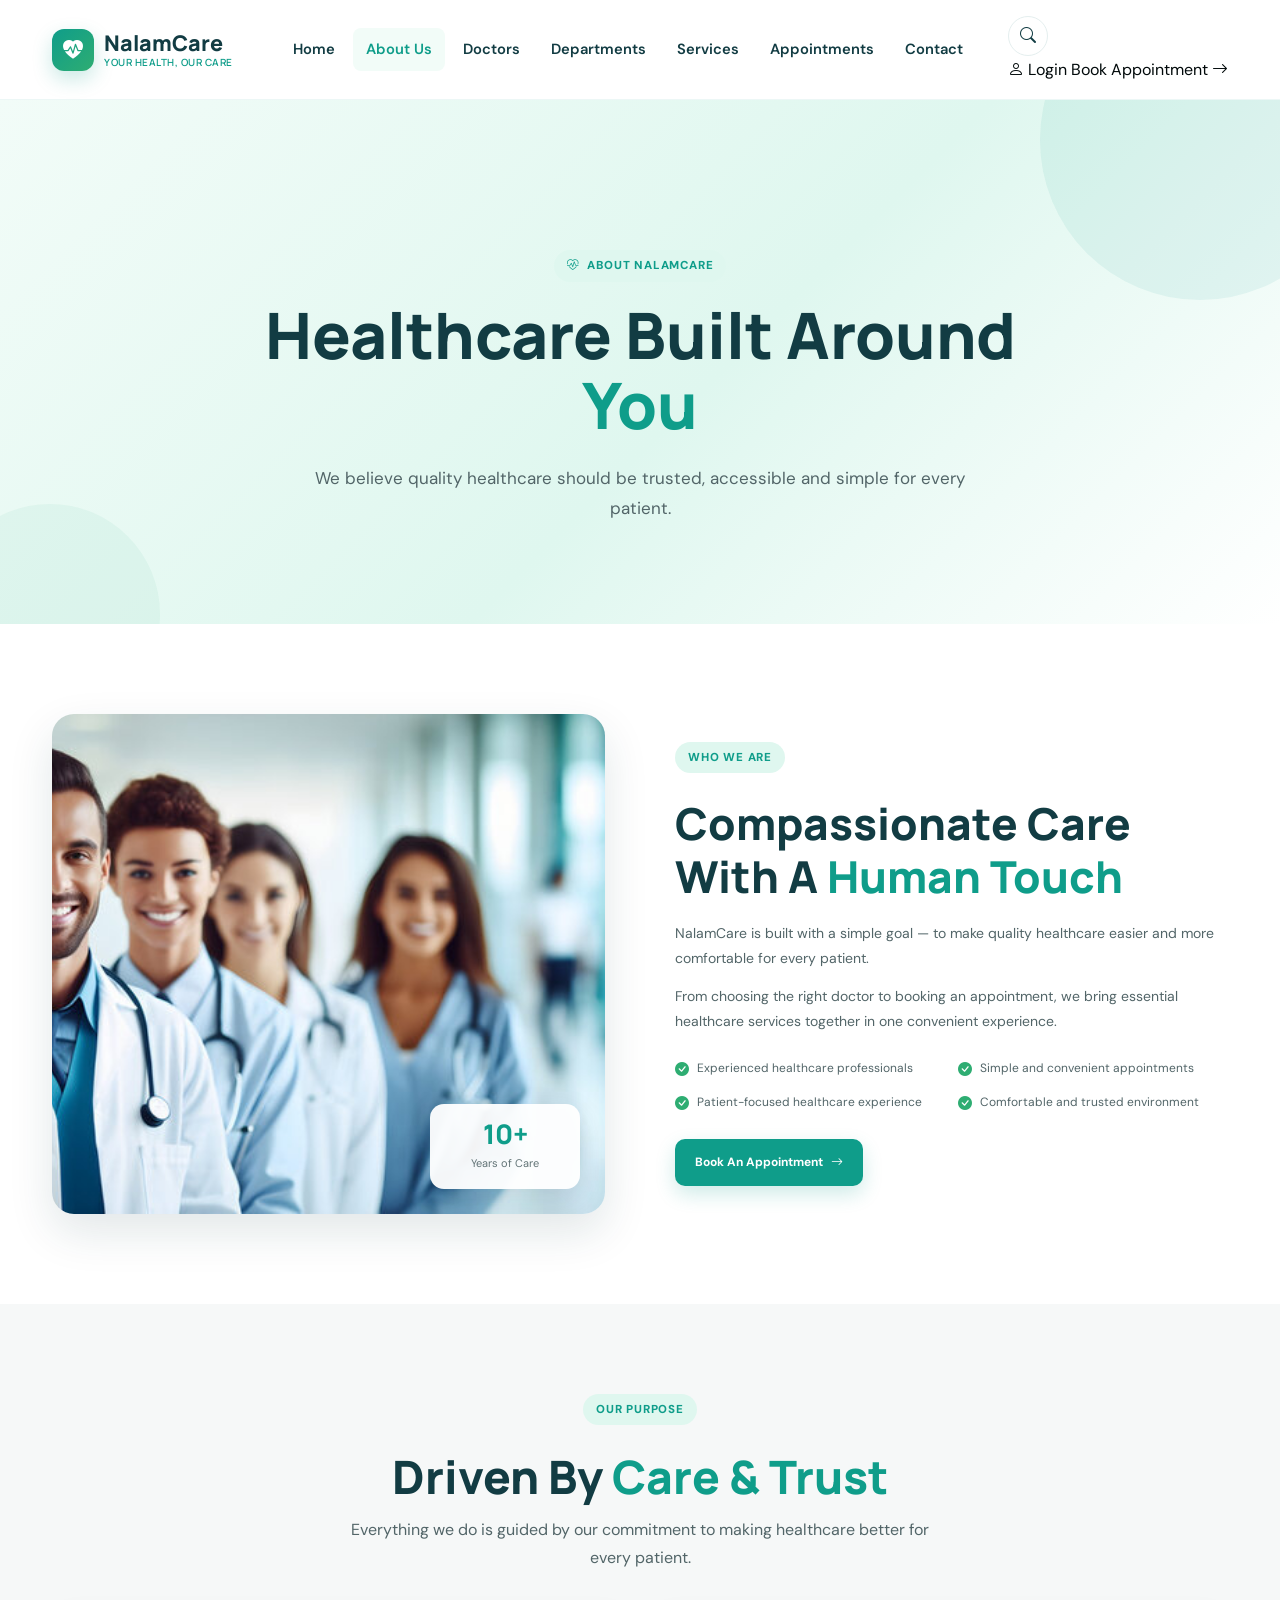
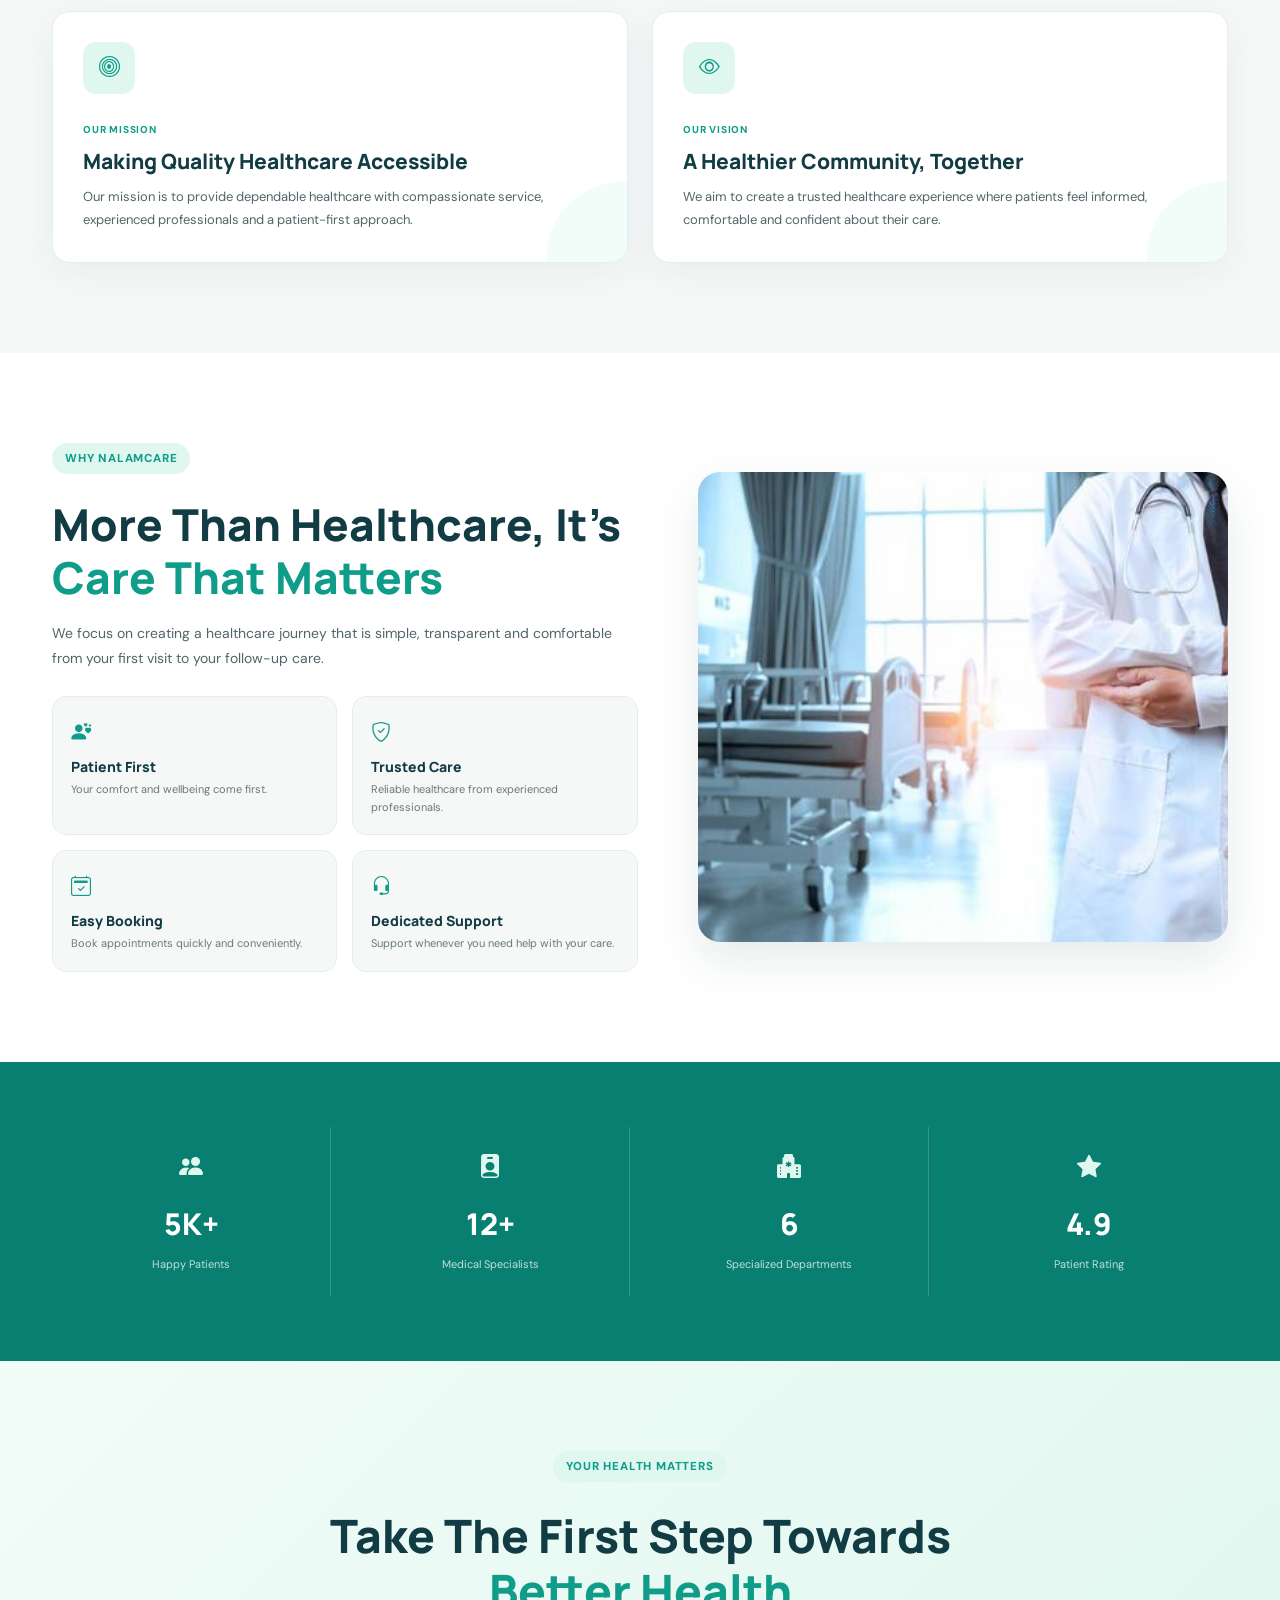
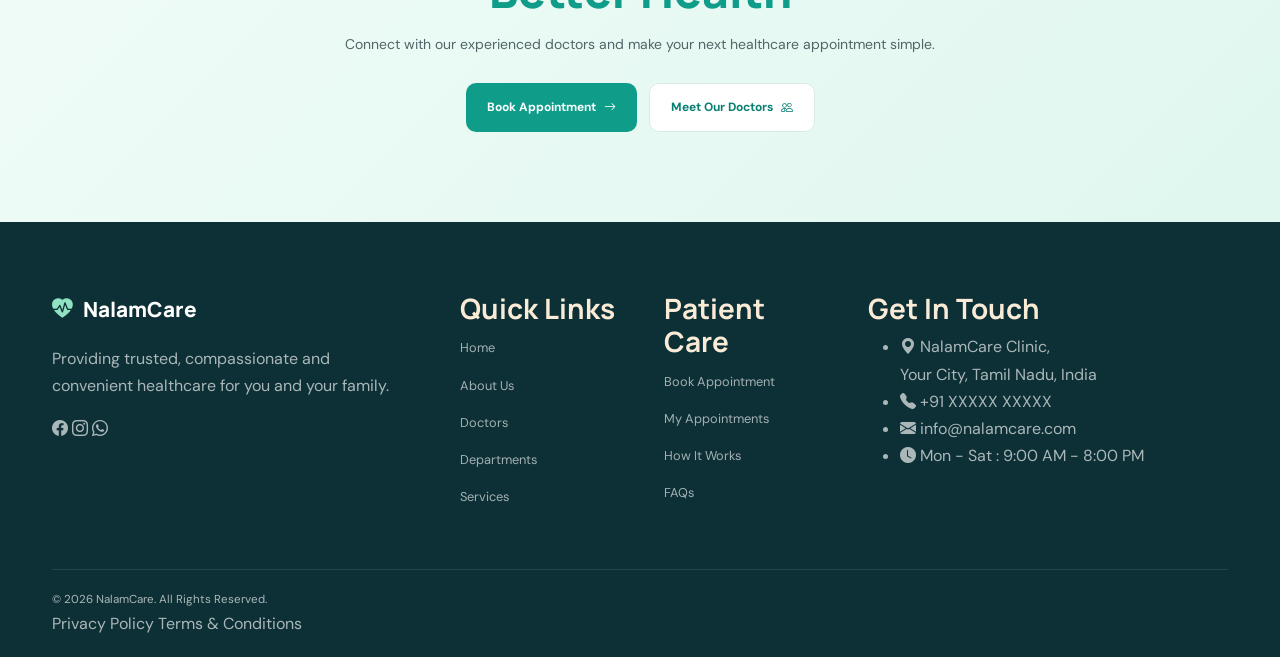
==== commit 31eb5088: "Add files via upload" ====
--- a/about.html
+++ b/about.html
@@ -136,7 +136,7 @@
     <div class="container">
         <div class="about-main-wrapper">
             <div class="about-main-image">
-                <img src="assets/images/clinic1.jpg" alt="NalamCare Clinic">
+                <img src="clinic2.jpg" alt="NalamCare Clinic">
                 <div class="about-experience">
                     <strong>10+</strong>
                     <span>Years of Care</span>
@@ -220,7 +220,7 @@
                 </div>
             </div>
             <div class="about-why-image">
-                <img src="assets/images/clinic2.jpg" alt="Healthcare at NalamCare">
+                <img src="clinic3.jpg" alt="Healthcare at NalamCare">
             </div>
         </div>
     </div>
--- a/style.css
+++ b/style.css
@@ -192,7 +192,7 @@
     position:relative;
     min-height:680px;
     overflow:hidden;
-    background:var(--deep-teal);
+    background:#0aaf99;
 }
 .hero-slider {
     position:relative;
